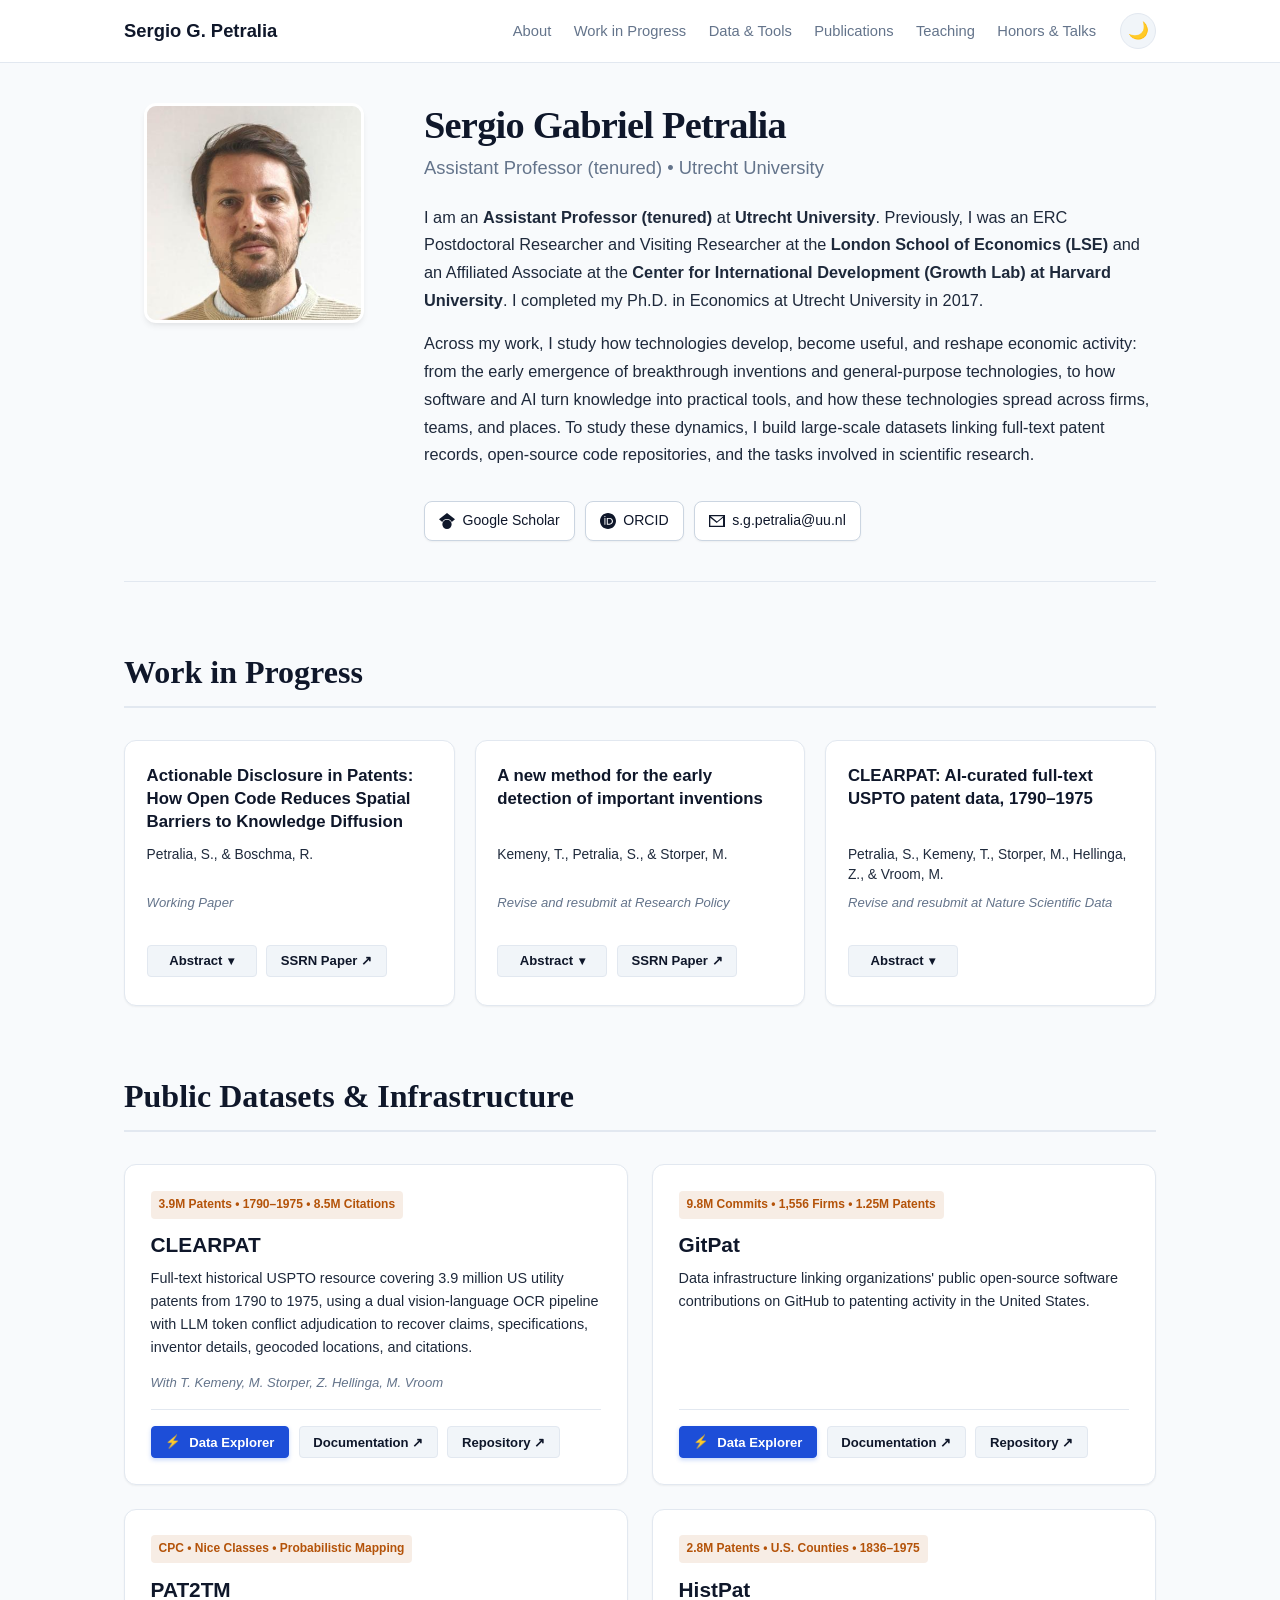
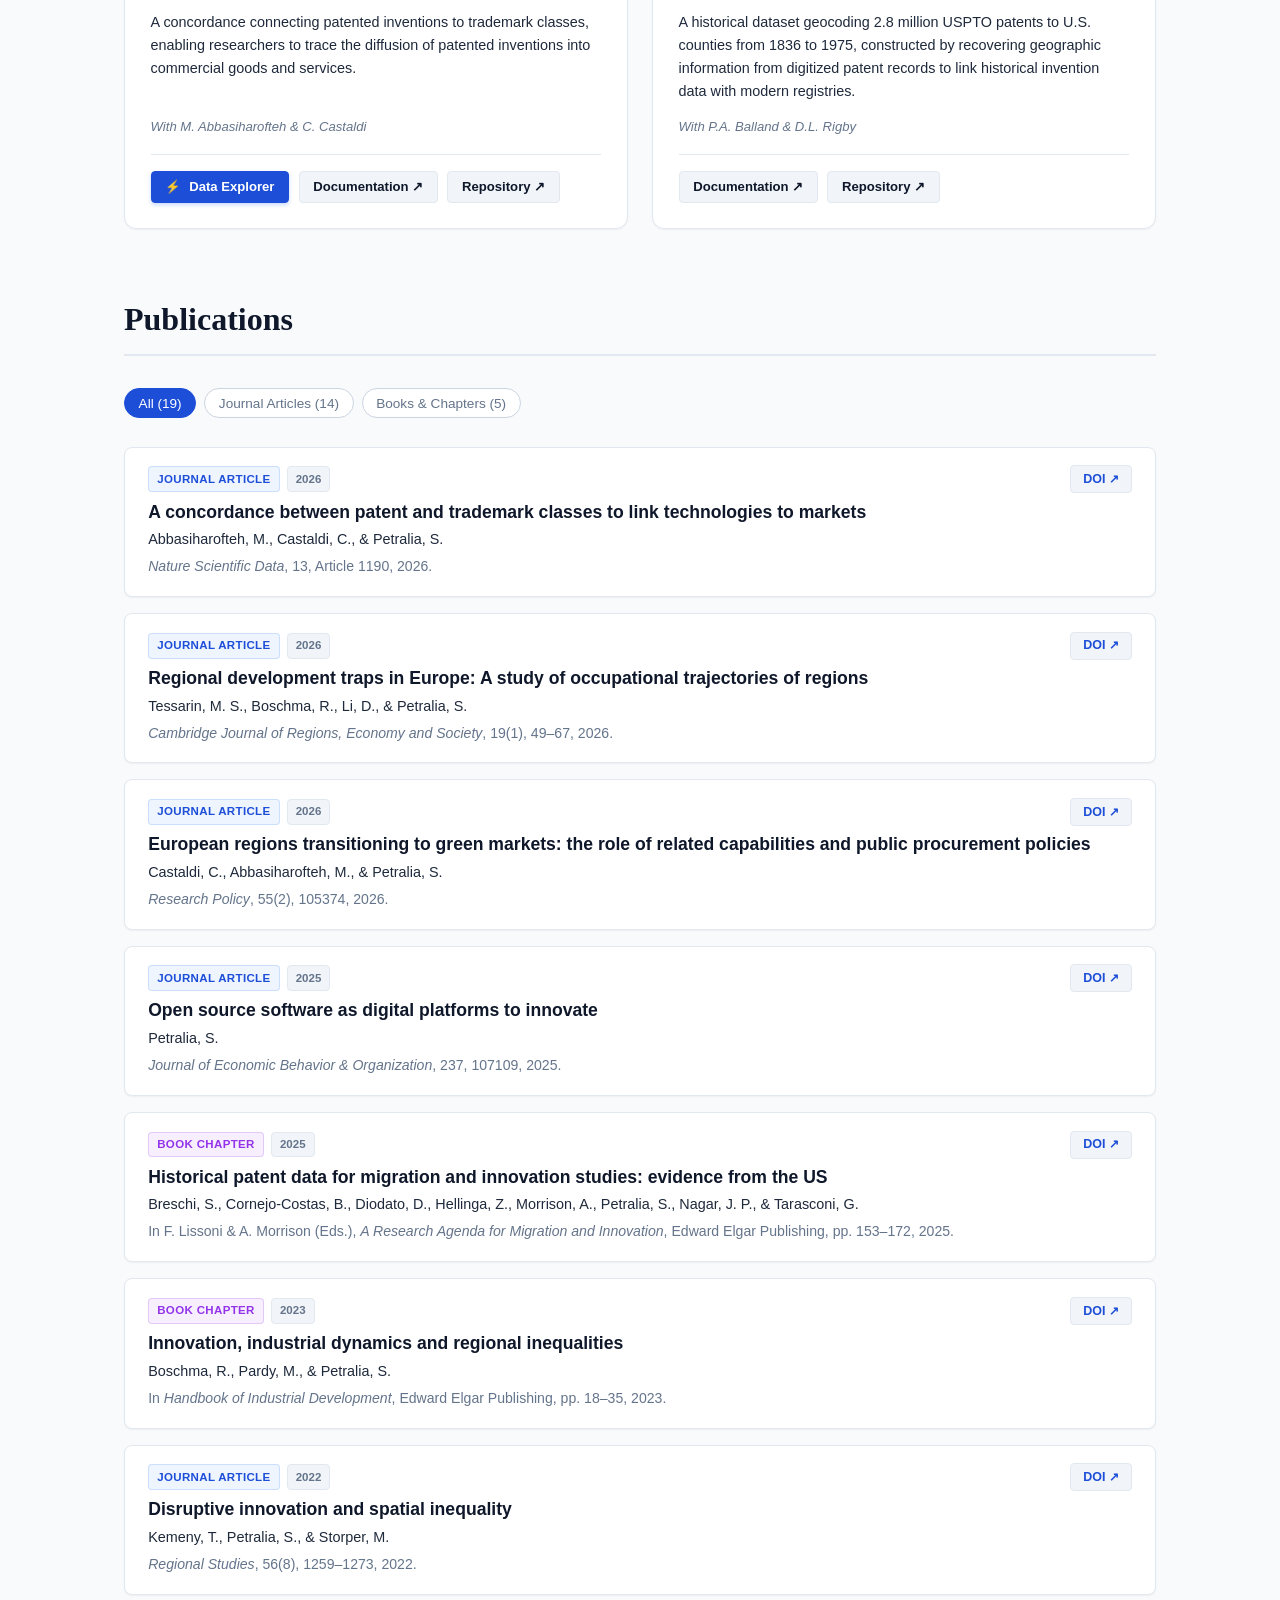
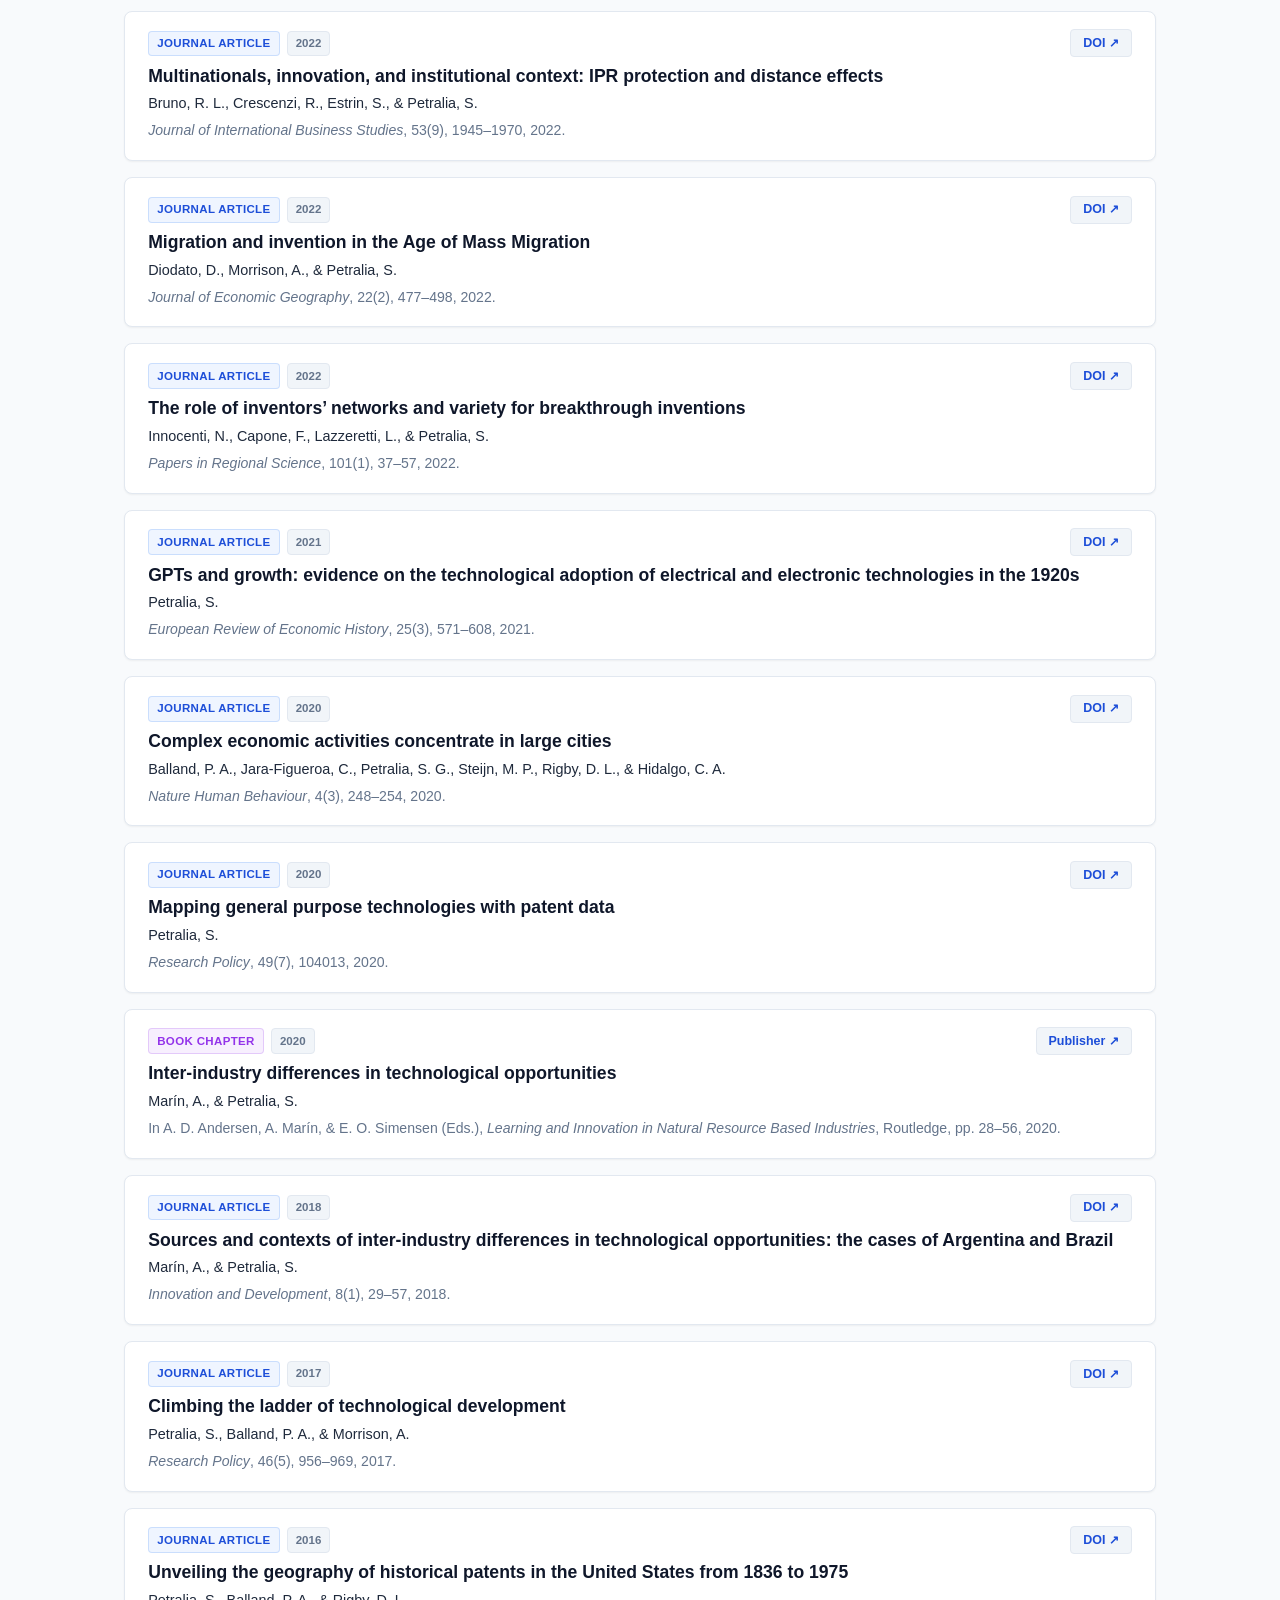
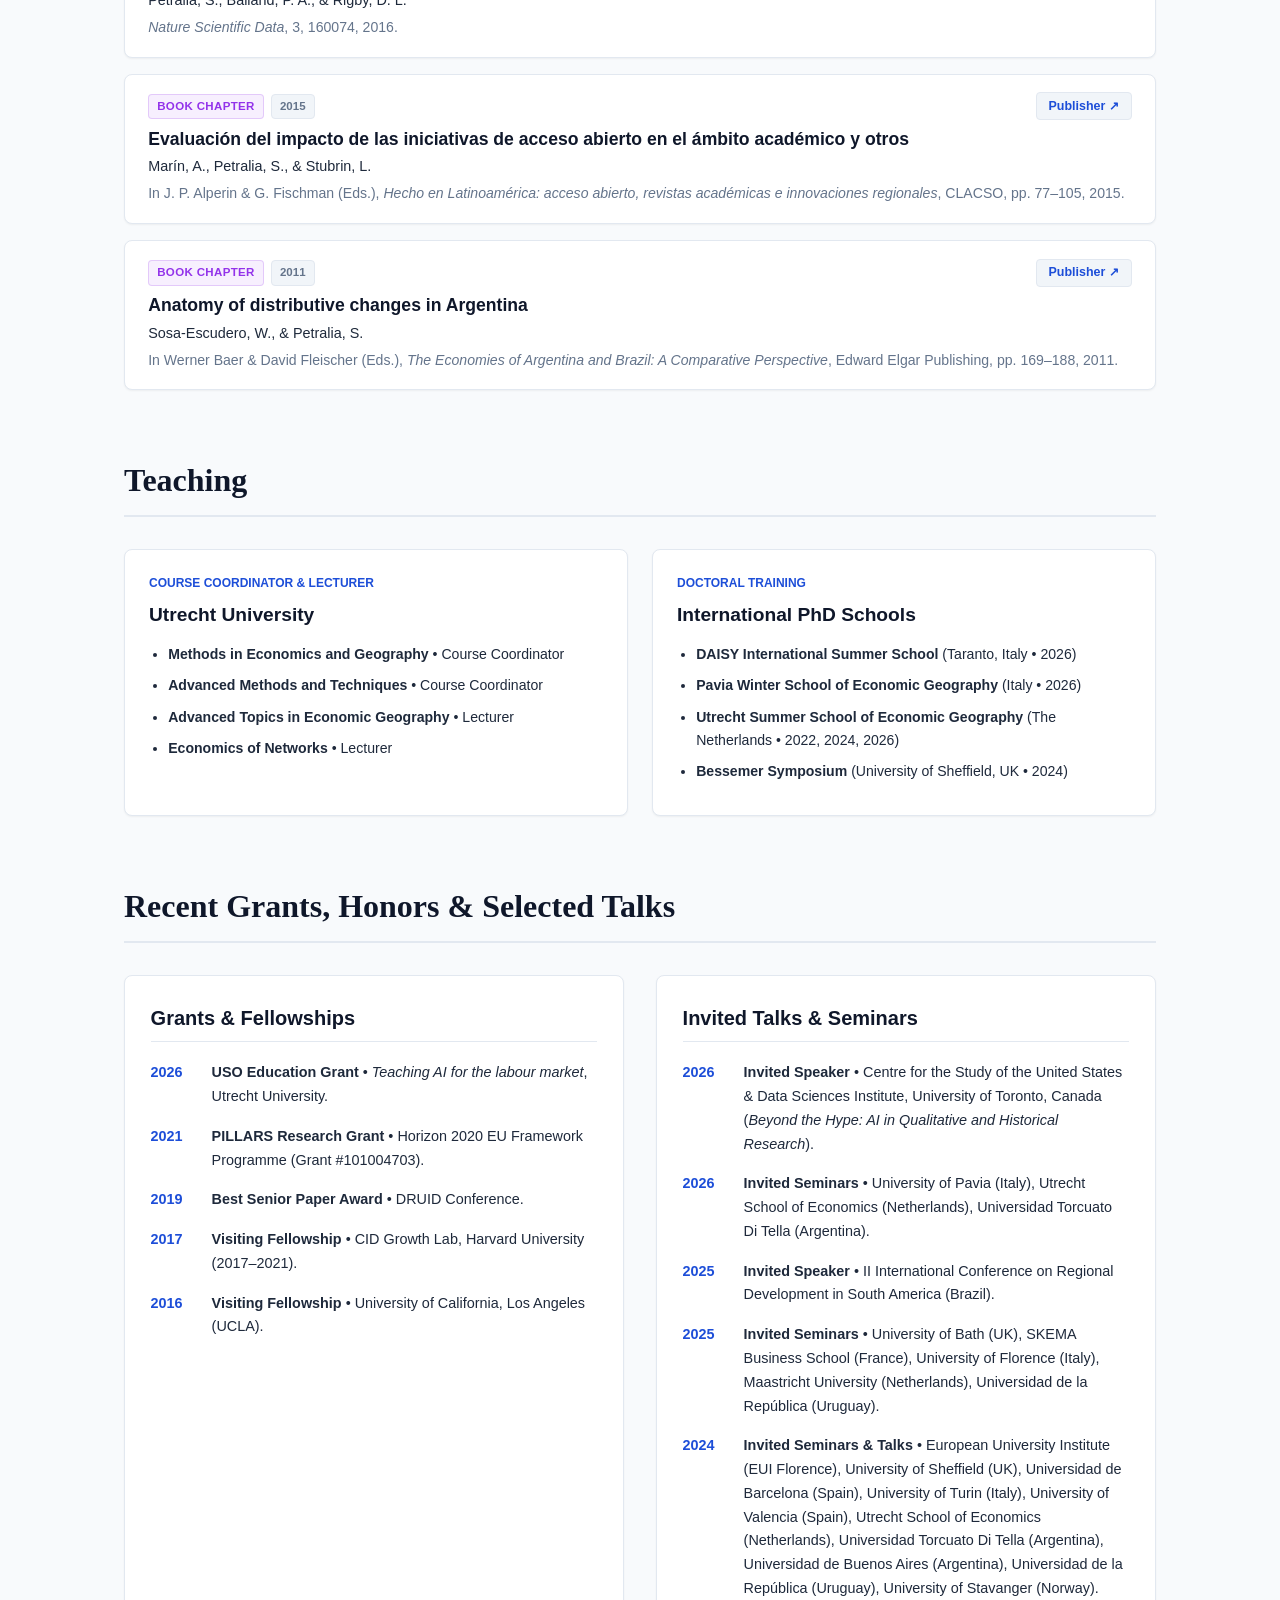
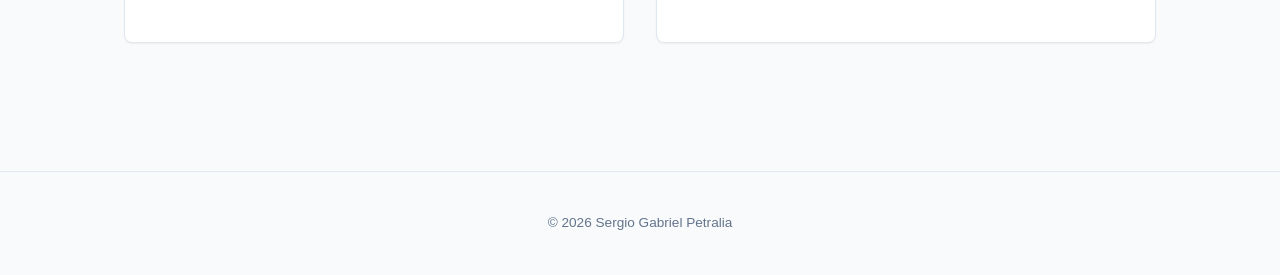
==== index.html @ d07c38aa "Add explicit period indicator to innovation networks and bust browser cache" ====
<!DOCTYPE html>
<html lang="en" data-theme="light" data-style="editorial">
<head>
  <meta charset="UTF-8">
  <meta name="viewport" content="width=device-width, initial-scale=1.0">
  <title>Sergio G. Petralia | Academic Research Profile</title>
  <meta name="description" content="Academic website of Dr. Sergio Gabriel Petralia, Assistant Professor (tenured) at Utrecht University specializing in Technological Capabilities, AI, General Purpose Technologies, and Innovation.">
  <link rel="stylesheet" href="style.css?v=20261001_v3">
</head>
<body>

  <!-- Navigation Bar -->
  <nav class="main-nav">
    <div class="nav-container">
      <a href="#about" class="nav-logo">Sergio G. Petralia</a>
      <div class="nav-right">
        <ul class="nav-links">
          <li><a href="#about">About</a></li>
          <li><a href="#working-papers">Work in Progress</a></li>
          <li><a href="#data">Data &amp; Tools</a></li>
          <li><a href="#publications">Publications</a></li>
          <li><a href="#teaching">Teaching</a></li>
          <li><a href="#honors">Honors &amp; Talks</a></li>
        </ul>
        <button id="theme-toggle" class="btn-theme-nav" onclick="toggleTheme()" title="Toggle Light/Dark Theme" aria-label="Toggle theme">
          <span id="theme-icon">🌙</span>
        </button>
      </div>
    </div>
  </nav>

  <!-- Main Content Wrapper -->
  <main class="page-container">

    <!-- Hero / Profile Section -->
    <section id="about" class="section hero-section">
      <div class="hero-grid">
        <div class="hero-avatar-col">
          <div class="avatar-frame">
            <img src="assets/profile.jpg" alt="Dr. Sergio Gabriel Petralia" class="profile-img" onerror="this.src='https://via.placeholder.com/400?text=Sergio+Petralia'">
          </div>
        </div>

        <div class="hero-bio-col">
          <h1 class="hero-name">Sergio Gabriel Petralia</h1>
          <p class="hero-subtitle">Assistant Professor (tenured) &bull; Utrecht University</p>

          <p class="bio-text">
            I am an <strong>Assistant Professor (tenured)</strong> at <strong>Utrecht University</strong>. Previously, I was an ERC Postdoctoral Researcher and Visiting Researcher at the <strong>London School of Economics (LSE)</strong> and an Affiliated Associate at the <strong>Center for International Development (Growth Lab) at Harvard University</strong>. I completed my Ph.D. in Economics at Utrecht University in 2017.
          </p>
          <p class="bio-text">
            Across my work, I study how technologies develop, become useful, and reshape economic activity: from the early emergence of breakthrough inventions and general-purpose technologies, to how software and AI turn knowledge into practical tools, and how these technologies spread across firms, teams, and places. To study these dynamics, I build large-scale datasets linking full-text patent records, open-source code repositories, and the tasks involved in scientific research.
          </p>

          <!-- Quick Action Buttons / Identifiers (No CV button) -->
          <div class="profile-links">
            <a href="https://scholar.google.com/citations?user=K7mSjkYAAAAJ" target="_blank" class="btn-academic btn-scholar" title="Google Scholar Profile">
              <svg class="icon" viewBox="0 0 24 24"><path d="M12 24a7 7 0 1 1 0-14 7 7 0 0 1 0 14zm0-24L0 9.5l4.838 3.94A8 8 0 0 1 12 9a8 8 0 0 1 7.162 4.44L24 9.5z"/></svg>

              Google Scholar
            </a>
            <a href="https://orcid.org/0000-0001-5449-2758" target="_blank" class="btn-academic btn-orcid" title="ORCID Profile">
              <svg class="icon" viewBox="0 0 24 24"><path d="M12 0C5.372 0 0 5.372 0 12s5.372 12 12 12 12-5.372 12-12S18.628 0 12 0zM7.369 4.378c.525 0 .947.431.947.947s-.422.947-.947.947a.95.95 0 0 1-.947-.947c0-.525.422-.947.947-.947zm-.722 3.038h1.444v10.041H6.647V7.416zm3.562 0h3.9c3.712 0 5.344 2.653 5.344 5.025 0 2.578-2.016 5.025-5.325 5.025h-3.919V7.416zm1.444 1.306v7.428h2.338c2.163 0 3.769-1.381 3.769-3.713 0-2.222-1.519-3.715-3.75-3.715h-2.357z"/></svg>

              ORCID
            </a>
            <a href="mailto:s.g.petralia@uu.nl" class="btn-academic" title="Send Email">
              <svg class="icon" viewBox="0 0 24 24"><path d="M0 3v18h24v-18h-24zm21.518 2l-9.518 7.713-9.518-7.713h19.036zm-19.518 14v-11.817l9.518 7.713 9.518-7.713v11.817h-19.036z"/></svg>

              s.g.petralia@uu.nl
            </a>

          </div>
        </div>
      </div>
    </section>

                <!-- Work in Progress Section -->
    <section id="working-papers" class="section">
      <div class="section-header">
        <h2 class="section-title">Work in Progress</h2>
      </div>

      <div class="wip-grid">

        <!-- 1. Management Science (Open Code) -->
        <article class="wip-card">
          <div class="wip-card-main">
            <h3 class="wip-title">Actionable Disclosure in Patents: How Open Code Reduces Spatial Barriers to Knowledge Diffusion</h3>
            <div class="wip-authors">Petralia, S., &amp; Boschma, R.</div>
            <div class="wip-venue"><em>Working Paper</em></div>
            
            <div class="wip-action-row">
              <button type="button" class="btn-action btn-abstract" onclick="toggleAbstract(this)">
                <span>Abstract</span>
                <span class="chevron">▾</span>
              </button>
              <a href="https://doi.org/10.2139/ssrn.7090442" target="_blank" class="btn-action">SSRN Paper ↗</a>
            </div>

            <div class="wip-abstract-text" style="display: none;">
              The patent system rests on a fundamental bargain: temporary monopoly rights in exchange for the disclosure of technical knowledge. Yet, the complexity of transferring technical know-how often limits the effectiveness of disclosure, keeping innovation highly localized. We study whether actionable disclosure in the form of publicly available executable code can overcome these frictions. We rely on a novel dataset linking two decades of patenting activity in the United States to contributions in public code repositories by 1,556 organizations. Using neural language models, we measure the semantic similarity between patent descriptions and public code contributions by these firms to identify patents with high digital disclosure. We find that these patents attract citations from inventors located approximately 17% farther away than those citing a group of control patents, suggesting that actionable disclosure in the form of executable code reduces spatial barriers to knowledge diffusion.
            </div>
          </div>
        </article>

        <!-- 2. Research Policy (Early Detection) -->
        <article class="wip-card">
          <div class="wip-card-main">
            <h3 class="wip-title">A new method for the early detection of important inventions</h3>
            <div class="wip-authors">Kemeny, T., Petralia, S., &amp; Storper, M.</div>
            <div class="wip-venue"><em>Revise and resubmit at Research Policy</em></div>
            
            <div class="wip-action-row">
              <button type="button" class="btn-action btn-abstract" onclick="toggleAbstract(this)">
                <span>Abstract</span>
                <span class="chevron">▾</span>
              </button>
              <a href="https://doi.org/10.2139/ssrn.6315228" target="_blank" class="btn-action">SSRN Paper ↗</a>
            </div>

            <div class="wip-abstract-text" style="display: none;">
              We develop a method for early detection of important inventions by tracking how quickly technical concepts diffuse across patent texts. Using natural language processing on approximately 10 million patents granted by the USPTO (1920–2024), we show that such inventions can be identified by the presence of fast-diffusing concepts. Our method produces predictions closely aligned with frontier measures of patent novelty, significance, breakthroughs, and economic value—including the rare, groundbreaking inventions that define a technology&rsquo;s trajectory—but does so significantly earlier than existing methods allow.
            </div>
          </div>
        </article>

        <!-- 3. Nature Scientific Data (CLEARPAT) -->
        <article class="wip-card">
          <div class="wip-card-main">
            <h3 class="wip-title">CLEARPAT: AI-curated full-text USPTO patent data, 1790–1975</h3>
            <div class="wip-authors">Petralia, S., Kemeny, T., Storper, M., Hellinga, Z., &amp; Vroom, M.</div>
            <div class="wip-venue"><em>Revise and resubmit at Nature Scientific Data</em></div>
            
            <div class="wip-action-row">
              <button type="button" class="btn-action btn-abstract" onclick="toggleAbstract(this)">
                <span>Abstract</span>
                <span class="chevron">▾</span>
              </button>
            </div>

            <div class="wip-abstract-text" style="display: none;">
              The study of long-run technological change depends on access to full patent texts, yet none exist for United States patents prior to 1976. Researchers have instead relied on bibliometric proxies such as citation counts and technology class assignments, which capture little of the technical substance recorded in patent specifications. We present CLEARPAT, a dataset of high-fidelity full texts for 3.9 million U.S. utility patents granted between 1836 and 1975, alongside title, date, and patentee records for 9,462 patents granted from 1790. Full texts are produced by a dual-OCR pipeline in which two vision-language engines process digitized patent images and a large language model adjudicates conflicts between their outputs, substantially reducing character error rates relative to single-engine OCR. We extract and validate all key fields, including claims, descriptions, inventor details, geocoded locations, and citations. CLEARPAT appends to born-digital USPTO records from 1976 onward, yielding a continuous record of American patenting from 1790 to the present, with full text from 1836, and supporting research on technological change, knowledge diffusion, and science-technology relationships.
            </div>
          </div>
        </article>

      </div>
    </section>

        <!-- Public Datasets & Data Infrastructure Section (2x2 Grid) -->
    <section id="data" class="section data-section">
      <div class="section-header">
        <h2 class="section-title">Public Datasets &amp; Infrastructure</h2>
      </div>

      <div class="data-grid">

        <!-- 1. CLEARPAT -->
        <div class="data-card">
          <div class="card-top-row">
            <span class="tag-status">3.9M Patents &bull; 1790–1975 &bull; 8.5M Citations</span>
          </div>
          <h3>CLEARPAT</h3>
          <p>Full-text historical USPTO resource covering 3.9 million US utility patents from 1790 to 1975, using a dual vision-language OCR pipeline with LLM token conflict adjudication to recover claims, specifications, inventor details, geocoded locations, and citations.</p>
          <div class="data-authors">With T. Kemeny, M. Storper, Z. Hellinga, M. Vroom</div>
          <div class="card-links">
            <button class="btn-action btn-primary btn-launch-explorer" onclick="openClearpatModal()"><span class="spark-icon">⚡</span> Data Explorer</button>
            <a href="#working-papers" class="link-btn">Documentation ↗</a>
            <a href="https://dataverse.harvard.edu/previewurl.xhtml?token=6837649a-2c25-42d9-a751-9e913d3db88a" target="_blank" class="link-btn">Repository ↗</a>
          </div>
        </div>

        <!-- 2. GitPat -->
        <div class="data-card">
          <div class="card-top-row">
            <span class="tag-status">9.8M Commits &bull; 1,556 Firms &bull; 1.25M Patents</span>
          </div>
          <h3>GitPat</h3>
          <p>Data infrastructure linking organizations' public open-source software contributions on GitHub to patenting activity in the United States.</p>
          <div class="card-links">
            <button class="btn-action btn-primary btn-launch-explorer" onclick="openGitpatModal()"><span class="spark-icon">⚡</span> Data Explorer</button>
            <a href="https://doi.org/10.1016/j.jebo.2025.107109" target="_blank" class="link-btn">Documentation ↗</a>
            <a href="https://doi.org/10.7910/DVN/UQNVHF" target="_blank" class="link-btn">Repository ↗</a>
          </div>
        </div>

        <!-- 3. PAT2TM -->
        <div class="data-card">
          <div class="card-top-row">
            <span class="tag-status">CPC &bull; Nice Classes &bull; Probabilistic Mapping</span>
          </div>
          <h3>PAT2TM</h3>
          <p>A concordance connecting patented inventions to trademark classes, enabling researchers to trace the diffusion of patented inventions into commercial goods and services.</p>
          <div class="data-authors">With M. Abbasiharofteh &amp; C. Castaldi</div>
          <div class="card-links">
            <button class="btn-action btn-primary btn-launch-explorer" onclick="openPat2tmModal()"><span class="spark-icon">⚡</span> Data Explorer</button>
            <a href="https://doi.org/10.1038/s41597-026-07422-w" target="_blank" class="link-btn">Documentation ↗</a>
            <a href="https://doi.org/10.7910/DVN/JD7JIL" target="_blank" class="link-btn">Repository ↗</a>
          </div>
        </div>

        <!-- 4. HistPat -->
        <div class="data-card">
          <div class="card-top-row">
            <span class="tag-status">2.8M Patents &bull; U.S. Counties &bull; 1836–1975</span>
          </div>
          <h3>HistPat</h3>
          <p>A historical dataset geocoding 2.8 million USPTO patents to U.S. counties from 1836 to 1975, constructed by recovering geographic information from digitized patent records to link historical invention data with modern registries.</p>
          <div class="data-authors">With P.A. Balland &amp; D.L. Rigby</div>
          <div class="card-links">
            <a href="https://doi.org/10.1038/sdata.2016.74" target="_blank" class="link-btn">Documentation ↗</a>
            <a href="https://doi.org/10.7910/DVN/B48WSV" target="_blank" class="link-btn">Repository ↗</a>
          </div>
        </div>

      </div>
    </section>

    <!-- Publications Section -->
    <section id="publications" class="section">
      <div class="section-header">
        <h2 class="section-title">Publications</h2>
      </div>

      <!-- Filter Controls -->
      <div class="pub-filter-bar">
        <button class="filter-btn active" onclick="filterPubs('all', this)">All (19)</button>
        <button class="filter-btn" onclick="filterPubs('journal', this)">Journal Articles (14)</button>
        <button class="filter-btn" onclick="filterPubs('book', this)">Books &amp; Chapters (5)</button>
      </div>

      <div class="publications-list" id="pub-list">

        <article class="pub-item" data-category="journal">
          <div class="pub-header-row">
            <div class="pub-badges">
              <span class="pub-type-badge">Journal Article</span>
              <span class="pub-year-badge">2026</span>
            </div>
            <a href="https://doi.org/10.1038/s41597-026-07422-w" target="_blank" rel="noopener noreferrer" class="pub-doi-btn">DOI ↗</a>
          </div>
          <h3 class="pub-title">A concordance between patent and trademark classes to link technologies to markets</h3>
          <div class="pub-authors">Abbasiharofteh, M., Castaldi, C., & Petralia, S.</div>
          <div class="pub-venue"><em>Nature Scientific Data</em>, 13, Article 1190, 2026.</div>
        </article>
        <article class="pub-item" data-category="journal">
          <div class="pub-header-row">
            <div class="pub-badges">
              <span class="pub-type-badge">Journal Article</span>
              <span class="pub-year-badge">2026</span>
            </div>
            <a href="https://doi.org/10.1093/cjres/rsaf040" target="_blank" rel="noopener noreferrer" class="pub-doi-btn">DOI ↗</a>
          </div>
          <h3 class="pub-title">Regional development traps in Europe: A study of occupational trajectories of regions</h3>
          <div class="pub-authors">Tessarin, M. S., Boschma, R., Li, D., & Petralia, S.</div>
          <div class="pub-venue"><em>Cambridge Journal of Regions, Economy and Society</em>, 19(1), 49–67, 2026.</div>
        </article>
        <article class="pub-item" data-category="journal">
          <div class="pub-header-row">
            <div class="pub-badges">
              <span class="pub-type-badge">Journal Article</span>
              <span class="pub-year-badge">2026</span>
            </div>
            <a href="https://doi.org/10.1016/j.respol.2025.105374" target="_blank" rel="noopener noreferrer" class="pub-doi-btn">DOI ↗</a>
          </div>
          <h3 class="pub-title">European regions transitioning to green markets: the role of related capabilities and public procurement policies</h3>
          <div class="pub-authors">Castaldi, C., Abbasiharofteh, M., & Petralia, S.</div>
          <div class="pub-venue"><em>Research Policy</em>, 55(2), 105374, 2026.</div>
        </article>
        <article class="pub-item" data-category="journal">
          <div class="pub-header-row">
            <div class="pub-badges">
              <span class="pub-type-badge">Journal Article</span>
              <span class="pub-year-badge">2025</span>
            </div>
            <a href="https://doi.org/10.1016/j.jebo.2025.107109" target="_blank" rel="noopener noreferrer" class="pub-doi-btn">DOI ↗</a>
          </div>
          <h3 class="pub-title">Open source software as digital platforms to innovate</h3>
          <div class="pub-authors">Petralia, S.</div>
          <div class="pub-venue"><em>Journal of Economic Behavior & Organization</em>, 237, 107109, 2025.</div>
        </article>
        <article class="pub-item" data-category="book">
          <div class="pub-header-row">
            <div class="pub-badges">
              <span class="pub-type-badge type-book">Book Chapter</span>
              <span class="pub-year-badge">2025</span>
            </div>
            <a href="https://doi.org/10.4337/9781035308477.00022" target="_blank" rel="noopener noreferrer" class="pub-doi-btn">DOI ↗</a>
          </div>
          <h3 class="pub-title">Historical patent data for migration and innovation studies: evidence from the US</h3>
          <div class="pub-authors">Breschi, S., Cornejo-Costas, B., Diodato, D., Hellinga, Z., Morrison, A., Petralia, S., Nagar, J. P., & Tarasconi, G.</div>
          <div class="pub-venue">In F. Lissoni & A. Morrison (Eds.), <em>A Research Agenda for Migration and Innovation</em>, Edward Elgar Publishing, pp. 153–172, 2025.</div>
        </article>
        <article class="pub-item" data-category="book">
          <div class="pub-header-row">
            <div class="pub-badges">
              <span class="pub-type-badge type-book">Book Chapter</span>
              <span class="pub-year-badge">2023</span>
            </div>
            <a href="https://doi.org/10.4337/9781800379091.00018" target="_blank" rel="noopener noreferrer" class="pub-doi-btn">DOI ↗</a>
          </div>
          <h3 class="pub-title">Innovation, industrial dynamics and regional inequalities</h3>
          <div class="pub-authors">Boschma, R., Pardy, M., & Petralia, S.</div>
          <div class="pub-venue">In <em>Handbook of Industrial Development</em>, Edward Elgar Publishing, pp. 18–35, 2023.</div>
        </article>
        <article class="pub-item" data-category="journal">
          <div class="pub-header-row">
            <div class="pub-badges">
              <span class="pub-type-badge">Journal Article</span>
              <span class="pub-year-badge">2022</span>
            </div>
            <a href="https://doi.org/10.1080/00343404.2022.2076824" target="_blank" rel="noopener noreferrer" class="pub-doi-btn">DOI ↗</a>
          </div>
          <h3 class="pub-title">Disruptive innovation and spatial inequality</h3>
          <div class="pub-authors">Kemeny, T., Petralia, S., & Storper, M.</div>
          <div class="pub-venue"><em>Regional Studies</em>, 56(8), 1259–1273, 2022.</div>
        </article>
        <article class="pub-item" data-category="journal">
          <div class="pub-header-row">
            <div class="pub-badges">
              <span class="pub-type-badge">Journal Article</span>
              <span class="pub-year-badge">2022</span>
            </div>
            <a href="https://doi.org/10.1057/s41267-021-00452-z" target="_blank" rel="noopener noreferrer" class="pub-doi-btn">DOI ↗</a>
          </div>
          <h3 class="pub-title">Multinationals, innovation, and institutional context: IPR protection and distance effects</h3>
          <div class="pub-authors">Bruno, R. L., Crescenzi, R., Estrin, S., & Petralia, S.</div>
          <div class="pub-venue"><em>Journal of International Business Studies</em>, 53(9), 1945–1970, 2022.</div>
        </article>
        <article class="pub-item" data-category="journal">
          <div class="pub-header-row">
            <div class="pub-badges">
              <span class="pub-type-badge">Journal Article</span>
              <span class="pub-year-badge">2022</span>
            </div>
            <a href="https://doi.org/10.1093/jeg/lbab032" target="_blank" rel="noopener noreferrer" class="pub-doi-btn">DOI ↗</a>
          </div>
          <h3 class="pub-title">Migration and invention in the Age of Mass Migration</h3>
          <div class="pub-authors">Diodato, D., Morrison, A., & Petralia, S.</div>
          <div class="pub-venue"><em>Journal of Economic Geography</em>, 22(2), 477–498, 2022.</div>
        </article>
        <article class="pub-item" data-category="journal">
          <div class="pub-header-row">
            <div class="pub-badges">
              <span class="pub-type-badge">Journal Article</span>
              <span class="pub-year-badge">2022</span>
            </div>
            <a href="https://doi.org/10.1111/pirs.12640" target="_blank" rel="noopener noreferrer" class="pub-doi-btn">DOI ↗</a>
          </div>
          <h3 class="pub-title">The role of inventors’ networks and variety for breakthrough inventions</h3>
          <div class="pub-authors">Innocenti, N., Capone, F., Lazzeretti, L., & Petralia, S.</div>
          <div class="pub-venue"><em>Papers in Regional Science</em>, 101(1), 37–57, 2022.</div>
        </article>
        <article class="pub-item" data-category="journal">
          <div class="pub-header-row">
            <div class="pub-badges">
              <span class="pub-type-badge">Journal Article</span>
              <span class="pub-year-badge">2021</span>
            </div>
            <a href="https://doi.org/10.1093/erehj/heaa022" target="_blank" rel="noopener noreferrer" class="pub-doi-btn">DOI ↗</a>
          </div>
          <h3 class="pub-title">GPTs and growth: evidence on the technological adoption of electrical and electronic technologies in the 1920s</h3>
          <div class="pub-authors">Petralia, S.</div>
          <div class="pub-venue"><em>European Review of Economic History</em>, 25(3), 571–608, 2021.</div>
        </article>
        <article class="pub-item" data-category="journal">
          <div class="pub-header-row">
            <div class="pub-badges">
              <span class="pub-type-badge">Journal Article</span>
              <span class="pub-year-badge">2020</span>
            </div>
            <a href="https://doi.org/10.1038/s41562-019-0803-3" target="_blank" rel="noopener noreferrer" class="pub-doi-btn">DOI ↗</a>
          </div>
          <h3 class="pub-title">Complex economic activities concentrate in large cities</h3>
          <div class="pub-authors">Balland, P. A., Jara-Figueroa, C., Petralia, S. G., Steijn, M. P., Rigby, D. L., & Hidalgo, C. A.</div>
          <div class="pub-venue"><em>Nature Human Behaviour</em>, 4(3), 248–254, 2020.</div>
        </article>
        <article class="pub-item" data-category="journal">
          <div class="pub-header-row">
            <div class="pub-badges">
              <span class="pub-type-badge">Journal Article</span>
              <span class="pub-year-badge">2020</span>
            </div>
            <a href="https://doi.org/10.1016/j.respol.2020.104013" target="_blank" rel="noopener noreferrer" class="pub-doi-btn">DOI ↗</a>
          </div>
          <h3 class="pub-title">Mapping general purpose technologies with patent data</h3>
          <div class="pub-authors">Petralia, S.</div>
          <div class="pub-venue"><em>Research Policy</em>, 49(7), 104013, 2020.</div>
        </article>
        <article class="pub-item" data-category="book">
          <div class="pub-header-row">
            <div class="pub-badges">
              <span class="pub-type-badge type-book">Book Chapter</span>
              <span class="pub-year-badge">2020</span>
            </div>
            <a href="https://www.routledge.com/Learning-and-Innovation-in-Natural-Resource-Based-Industries/Andersen-Marin/p/book/9781032089348" target="_blank" rel="noopener noreferrer" class="pub-doi-btn">Publisher ↗</a>
          </div>
          <h3 class="pub-title">Inter-industry differences in technological opportunities</h3>
          <div class="pub-authors">Marín, A., & Petralia, S.</div>
          <div class="pub-venue">In A. D. Andersen, A. Marín, & E. O. Simensen (Eds.), <em>Learning and Innovation in Natural Resource Based Industries</em>, Routledge, pp. 28–56, 2020.</div>
        </article>
        <article class="pub-item" data-category="journal">
          <div class="pub-header-row">
            <div class="pub-badges">
              <span class="pub-type-badge">Journal Article</span>
              <span class="pub-year-badge">2018</span>
            </div>
            <a href="https://doi.org/10.1080/2157930X.2018.1429191" target="_blank" rel="noopener noreferrer" class="pub-doi-btn">DOI ↗</a>
          </div>
          <h3 class="pub-title">Sources and contexts of inter-industry differences in technological opportunities: the cases of Argentina and Brazil</h3>
          <div class="pub-authors">Marín, A., & Petralia, S.</div>
          <div class="pub-venue"><em>Innovation and Development</em>, 8(1), 29–57, 2018.</div>
        </article>
        <article class="pub-item" data-category="journal">
          <div class="pub-header-row">
            <div class="pub-badges">
              <span class="pub-type-badge">Journal Article</span>
              <span class="pub-year-badge">2017</span>
            </div>
            <a href="https://doi.org/10.1016/j.respol.2017.03.012" target="_blank" rel="noopener noreferrer" class="pub-doi-btn">DOI ↗</a>
          </div>
          <h3 class="pub-title">Climbing the ladder of technological development</h3>
          <div class="pub-authors">Petralia, S., Balland, P. A., & Morrison, A.</div>
          <div class="pub-venue"><em>Research Policy</em>, 46(5), 956–969, 2017.</div>
        </article>
        <article class="pub-item" data-category="journal">
          <div class="pub-header-row">
            <div class="pub-badges">
              <span class="pub-type-badge">Journal Article</span>
              <span class="pub-year-badge">2016</span>
            </div>
            <a href="https://doi.org/10.1038/sdata.2016.74" target="_blank" rel="noopener noreferrer" class="pub-doi-btn">DOI ↗</a>
          </div>
          <h3 class="pub-title">Unveiling the geography of historical patents in the United States from 1836 to 1975</h3>
          <div class="pub-authors">Petralia, S., Balland, P. A., & Rigby, D. L.</div>
          <div class="pub-venue"><em>Nature Scientific Data</em>, 3, 160074, 2016.</div>
        </article>
        <article class="pub-item" data-category="book">
          <div class="pub-header-row">
            <div class="pub-badges">
              <span class="pub-type-badge type-book">Book Chapter</span>
              <span class="pub-year-badge">2015</span>
            </div>
            <a href="https://biblioteca-repositorio.clacso.edu.ar/handle/CLACSO/16326" target="_blank" rel="noopener noreferrer" class="pub-doi-btn">Publisher ↗</a>
          </div>
          <h3 class="pub-title">Evaluación del impacto de las iniciativas de acceso abierto en el ámbito académico y otros</h3>
          <div class="pub-authors">Marín, A., Petralia, S., & Stubrin, L.</div>
          <div class="pub-venue">In J. P. Alperin & G. Fischman (Eds.), <em>Hecho en Latinoamérica: acceso abierto, revistas académicas e innovaciones regionales</em>, CLACSO, pp. 77–105, 2015.</div>
        </article>
        <article class="pub-item" data-category="book">
          <div class="pub-header-row">
            <div class="pub-badges">
              <span class="pub-type-badge type-book">Book Chapter</span>
              <span class="pub-year-badge">2011</span>
            </div>
            <a href="https://www.e-elgar.com/shop/gbp/the-economies-of-argentina-and-brazil-9781849809962.html" target="_blank" rel="noopener noreferrer" class="pub-doi-btn">Publisher ↗</a>
          </div>
          <h3 class="pub-title">Anatomy of distributive changes in Argentina</h3>
          <div class="pub-authors">Sosa-Escudero, W., & Petralia, S.</div>
          <div class="pub-venue">In Werner Baer & David Fleischer (Eds.), <em>The Economies of Argentina and Brazil: A Comparative Perspective</em>, Edward Elgar Publishing, pp. 169–188, 2011.</div>
        </article>

      </div>
    </section>

    <!-- Data Infrastructure & Open Tools Spotlight (NOW AFTER PUBLICATIONS) -->
        <!-- Data Infrastructure & Open Tools Spotlight -->
    

    <!-- Teaching (CLEANED UP - NO MENTORSHIP/THESES CARD) -->
    <section id="teaching" class="section">
      <div class="section-header">
        <h2 class="section-title">Teaching</h2>
      </div>

      <div class="teaching-grid-two">
        <div class="teaching-card">
          <div class="teaching-role">Course Coordinator & Lecturer</div>
          <h3>Utrecht University</h3>
          <ul class="teaching-list">
            <li><strong>Methods in Economics and Geography</strong> &bull; Course Coordinator</li>
            <li><strong>Advanced Methods and Techniques</strong> &bull; Course Coordinator</li>
            <li><strong>Advanced Topics in Economic Geography</strong> &bull; Lecturer</li>
            <li><strong>Economics of Networks</strong> &bull; Lecturer</li>
          </ul>
        </div>

        <div class="teaching-card">
          <div class="teaching-role">Doctoral Training</div>
          <h3>International PhD Schools</h3>
          <ul class="teaching-list">
            <li><strong>DAISY International Summer School</strong> (Taranto, Italy &bull; 2026)</li>
            <li><strong>Pavia Winter School of Economic Geography</strong> (Italy &bull; 2026)</li>
            <li><strong>Utrecht Summer School of Economic Geography</strong> (The Netherlands &bull; 2022, 2024, 2026)</li>
            <li><strong>Bessemer Symposium</strong> (University of Sheffield, UK &bull; 2024)</li>
          </ul>
        </div>
      </div>
    </section>

    <!-- Honors, Grants & Keynotes -->
    <section id="honors" class="section">
      <div class="section-header">
        <h2 class="section-title">Recent Grants, Honors &amp; Selected Talks</h2>
      </div>

      <div class="two-col-grid">
        <div class="list-card">
          <h3>Grants & Fellowships</h3>
          <ul class="timeline-list">
            <li>
              <span class="year">2026</span>
              <div class="timeline-content">
                <strong>USO Education Grant</strong> &bull; <em>Teaching AI for the labour market</em>, Utrecht University.
              </div>
            </li>
            <li>
              <span class="year">2021</span>
              <div class="timeline-content">
                <strong>PILLARS Research Grant</strong> &bull; Horizon 2020 EU Framework Programme (Grant #101004703).
              </div>
            </li>
            <li>
              <span class="year">2019</span>
              <div class="timeline-content">
                <strong>Best Senior Paper Award</strong> &bull; DRUID Conference.
              </div>
            </li>
            <li>
              <span class="year">2017</span>
              <div class="timeline-content">
                <strong>Visiting Fellowship</strong> &bull; CID Growth Lab, Harvard University (2017–2021).
              </div>
            </li>
            <li>
              <span class="year">2016</span>
              <div class="timeline-content">
                <strong>Visiting Fellowship</strong> &bull; University of California, Los Angeles (UCLA).
              </div>
            </li>
          </ul>
        </div>

        <div class="list-card">
          <h3>Invited Talks &amp; Seminars</h3>
          <ul class="timeline-list">
            <li>
              <span class="year">2026</span>
              <div class="timeline-content">
                <strong>Invited Speaker</strong> &bull; Centre for the Study of the United States &amp; Data Sciences Institute, University of Toronto, Canada (<em>Beyond the Hype: AI in Qualitative and Historical Research</em>).
              </div>
            </li>
            <li>
              <span class="year">2026</span>
              <div class="timeline-content">
                <strong>Invited Seminars</strong> &bull; University of Pavia (Italy), Utrecht School of Economics (Netherlands), Universidad Torcuato Di Tella (Argentina).
              </div>
            </li>
            <li>
              <span class="year">2025</span>
              <div class="timeline-content">
                <strong>Invited Speaker</strong> &bull; II International Conference on Regional Development in South America (Brazil).
              </div>
            </li>
            <li>
              <span class="year">2025</span>
              <div class="timeline-content">
                <strong>Invited Seminars</strong> &bull; University of Bath (UK), SKEMA Business School (France), University of Florence (Italy), Maastricht University (Netherlands), Universidad de la República (Uruguay).
              </div>
            </li>
            <li>
              <span class="year">2024</span>
              <div class="timeline-content">
                <strong>Invited Seminars &amp; Talks</strong> &bull; European University Institute (EUI Florence), University of Sheffield (UK), Universidad de Barcelona (Spain), University of Turin (Italy), University of Valencia (Spain), Utrecht School of Economics (Netherlands), Universidad Torcuato Di Tella (Argentina), Universidad de Buenos Aires (Argentina), Universidad de la República (Uruguay), University of Stavanger (Norway).
              </div>
            </li>
          </ul>
        </div>
      </div>
    </section>

  </main>

  <!-- BibTeX Modal -->
  <div id="bibtex-modal" class="modal-backdrop" onclick="closeBibtex(event)">
    <div class="modal-card" onclick="event.stopPropagation()">
      <div class="modal-header">
        <h3 id="modal-paper-title">BibTeX Citation</h3>
        <button class="modal-close" onclick="closeBibtex()">&times;</button>
      </div>
      <div class="modal-body">
        <pre><code id="bibtex-code">Loading...</code></pre>
      </div>
      <div class="modal-footer">
        <button class="btn-action btn-primary" onclick="copyBibtex()">Copy to Clipboard</button>
        <button class="btn-action" onclick="closeBibtex()">Close</button>
        <span id="copy-status" class="copy-status"></span>
      </div>
    </div>
  </div>

  <!-- Footer -->
  <footer class="site-footer">
    <div class="footer-container">
      <p>&copy; <span id="current-year"></span> Sergio Gabriel Petralia</p>
    </div>
  </footer>

  
  
    
  </div>

  <!-- CLEARPAT FULLSCREEN INTERACTIVE EXPLORER MODAL -->
  <div id="clearpat-modal" class="explorer-modal-backdrop" onclick="closeClearpatModal(event)">
    <div class="explorer-modal-window" onclick="event.stopPropagation()">
      
      <!-- Modal Header -->
      <div class="modal-exp-header">
        <div class="exp-header-info">
          <h2 class="exp-modal-title">CLEARPAT Public Data Engine</h2>
          <p class="exp-modal-sub">3.9M Patents &bull; 4.86M Inventors &bull; 8.55M Citations &bull; 1790–1975</p>
        </div>

        <div class="exp-header-actions">
          <div class="explorer-tabs">
            <button id="tab-intensity" class="tab-btn active" onclick="setExplorerMode('intensity')">
              <svg class="tab-icon" viewBox="0 0 24 24"><path d="M19 3H5c-1.1 0-2 .9-2 2v14c0 1.1.9 2 2 2h14c1.1 0 2-.9 2-2V5c0-1.1-.9-2-2-2zM9 17H7v-7h2v7zm4 0h-2V7h2v10zm4 0h-2v-4h2v4z"/></svg>
              Patent Intensity Map
            </button>
            <button id="tab-citations" class="tab-btn" onclick="setExplorerMode('citations')">
              <svg class="tab-icon" viewBox="0 0 24 24"><path d="M12 2C6.48 2 2 6.48 2 12s4.48 10 10 10 10-4.48 10-10S17.52 2 12 2zm-1 17.93c-3.95-.49-7-3.85-7-7.93 0-.62.08-1.21.21-1.79L9 15v1c0 1.1.9 2 2 2v1.93zm6.9-2.54c-.26-.81-1-1.39-1.9-1.39h-1v-3c0-.55-.45-1-1-1H8v-2h2c.55 0 1-.45 1-1V7h2c1.1 0 2-.9 2-2v-.41c2.93 1.19 5 4.06 5 7.41 0 2.08-.8 3.97-2.1 5.39z"/></svg>
              Citation Flows
            </button>
            <button id="tab-networks" class="tab-btn" onclick="setExplorerMode('networks')">
              <svg class="tab-icon" viewBox="0 0 24 24"><path d="M16 11c1.66 0 2.99-1.34 2.99-3S17.66 5 16 5c-1.66 0-3 1.34-3 3s1.34 3 3 3zm-8 0c1.66 0 2.99-1.34 2.99-3S9.66 5 8 5C6.34 5 5 6.34 5 3s1.34 3 3 3zm0 2c-2.33 0-7 1.17-7 3.5V19h14v-2.5c0-2.33-4.67-3.5-7-3.5zm8 0c-.29 0-.62.02-.97.05 1.16.84 1.97 1.97 1.97 3.45V19h6v-2.5c0-2.33-4.67-3.5-7-3.5z"/></svg>
              Innovation Networks
            </button>
          </div>
          <a href="clearpat.html" target="_blank" rel="noopener noreferrer" class="btn-modal-action" title="Open in dedicated tab (full screen)" id="btn-open-tab">
            <svg viewBox="0 0 24 24" width="15" height="15" fill="none" stroke="currentColor" stroke-width="2.2" stroke-linecap="round" stroke-linejoin="round">
              <path d="M18 13v6a2 2 0 0 1-2 2H5a2 2 0 0 1-2-2V8a2 2 0 0 1 2-2h6"></path>
              <polyline points="15 3 21 3 21 9"></polyline>
              <line x1="10" y1="14" x2="21" y2="3"></line>
            </svg>
          </a>
          <button class="btn-close-modal" onclick="closeClearpatModal()" title="Close Explorer (Esc)">&times;</button>
        </div>
      </div>

      <!-- Controls Row -->
      <div class="modal-exp-controls">
        
        <!-- Controls: Intensity Mode -->
        <div id="intensity-controls" class="control-panel-inner">
          <div class="timeline-slider-wrap">
            <div class="slider-row">
              <button id="play-btn" class="btn-play" onclick="togglePlayDecades()">
                <span id="play-icon">▶</span> <span id="play-text">Play Timeline</span>
              </button>
              <div class="slider-track-wrap" style="flex: 1; display: flex; flex-direction: column;">
                <input type="range" id="decade-slider" min="0" max="18" value="13" step="1" oninput="onDecadeSlider(this.value)" style="width: 100%;">
                <div class="decade-ticks">
                  <span>1790</span><span>1810</span><span>1830</span><span>1850</span><span>1870</span><span>1890</span><span>1910</span><span>1930</span><span>1950</span><span>1970s</span>
                </div>
              </div>
            </div>
          </div>

          <div class="kpi-mini-grid">
            <div class="kpi-box">
              <span class="kpi-title">National Total</span>
              <span id="kpi-total" class="kpi-number">415,283</span>
              <span class="kpi-sub">Patents in decade</span>
            </div>
          </div>
        </div>

        <!-- Controls: Citation Flows Mode with Time Slider -->
        <div id="citations-controls" class="control-panel-inner" style="display: none;">
          <div class="citation-top-controls">
            
            <div class="select-group">
              <label for="flow-state-select">Focus State:</label>
              <select id="flow-state-select" onchange="onStateSelectChange(this.value)">
                <!-- populated dynamically -->
              </select>
            </div>

            <!-- Era Slider for Citations -->
            <div class="citation-era-wrap">
              <div class="era-chip-group">
                <button class="era-chip active" onclick="setCitationEra('All', this)">All</button>
                <button class="era-chip" onclick="setCitationEra('1836–1874', this)">1836–1874</button>
                <button class="era-chip" onclick="setCitationEra('1875–1899', this)">1875–1899</button>
                <button class="era-chip" onclick="setCitationEra('1900–1924', this)">1900–1924</button>
                <button class="era-chip" onclick="setCitationEra('1925–1949', this)">1925–1949</button>
                <button class="era-chip" onclick="setCitationEra('1950–1975', this)">1950–1975</button>
              </div>
            </div>

            <div class="flow-dir-toggle">
              <span class="dir-label">Direction:</span>
              <button id="btn-dir-out" class="btn-chip active" onclick="setCitationDirection('outflow')">
                Citing &rarr;
              </button>
              <button id="btn-dir-in" class="btn-chip" onclick="setCitationDirection('inflow')">
                Cited By &larr;
              </button>
            </div>

          </div>

        </div>

        <!-- Controls: Innovation Networks Mode (Decade-Aware Firm Co-Inventorship) -->
        <div id="networks-controls" class="control-panel-inner" style="display: none;">
          
          <div class="network-decade-bar">
                        <div class="network-decade-slider-wrap">
              <div class="net-slider-header" style="display: flex; justify-content: space-between; align-items: baseline; margin-bottom: 2px;">
                <span class="control-label" style="font-size: 0.76rem; font-weight: 600; color: var(--text-muted); text-transform: uppercase; letter-spacing: 0.04em;">Selected Period: <strong id="net-decade-label" class="highlight-val" style="color: var(--color-primary, #3b82f6); font-size: 0.95rem; font-weight: 800;">1920s</strong></span>
                <span style="font-size: 0.72rem; color: var(--text-muted); font-style: italic;">Explore Pre-1836 through 1970s</span>
              </div>
              <input type="range" id="net-decade-slider" min="0" max="14" value="9" step="1" oninput="onNetDecadeSlider(this.value)">
              <div class="net-decade-ticks">
                <span style="left: 0%;">Pre-1836</span>
                <span style="left: 7.14%;">1840s</span>
                <span style="left: 14.29%;">1850s</span>
                <span style="left: 21.43%;">1860s</span>
                <span style="left: 28.57%;">1870s</span>
                <span style="left: 35.71%;">1880s</span>
                <span style="left: 42.86%;">1890s</span>
                <span style="left: 50%;">1900s</span>
                <span style="left: 57.14%;">1910s</span>
                <span style="left: 64.29%;" class="active-tick">1920s</span>
                <span style="left: 71.43%;">1930s</span>
                <span style="left: 78.57%;">1940s</span>
                <span style="left: 85.71%;">1950s</span>
                <span style="left: 92.86%;">1960s</span>
                <span style="left: 100%;">1970s</span>
              </div>
            </div>
          </div>

          <!-- Dynamic Corporate Lab Tiles for selected decade -->
          <div class="firm-tiles-wrap">
            <span class="firm-tiles-label">Top Patentees:</span>
            <div id="firm-tiles-container" class="firm-tiles-grid">
              <!-- Dynamically rendered per decade -->
            </div>
          </div>

          

        </div>

      </div>

      <!-- Main Visual Stage -->
      <div id="modal-stage" class="modal-exp-stage mode-intensity">
        
        <!-- Left: SVG US Map Canvas -->
        <div class="map-container-wrap">
          <svg id="us-patent-map" viewBox="174 100 959 593" preserveAspectRatio="xMidYMid meet">
            <defs>
              <linearGradient id="flow-grad" x1="0%" y1="0%" x2="100%" y2="100%">
                <stop offset="0%" stop-color="#3b82f6" stop-opacity="0.85"/>
                <stop offset="100%" stop-color="#f59e0b" stop-opacity="0.95"/>
              </linearGradient>
            </defs>
            <g id="states-group"></g>
            <g id="flows-group"></g>
            <g id="nodes-group"></g>
          </svg>

          <!-- Interactive SVG Network Graph -->
          <svg id="network-graph-svg" viewBox="0 0 920 560" preserveAspectRatio="xMidYMid meet" style="display: none; width: 100%; height: auto;">
            <defs>
              <filter id="net-glow" x="-20%" y="-20%" width="140%" height="140%">
                <feGaussianBlur stdDeviation="3" result="blur" />
                <feComposite in="SourceGraphic" in2="blur" operator="over" />
              </filter>
            </defs>
            <g id="net-edges-group"></g>
            <g id="net-nodes-group"></g>
            <g id="net-labels-group"></g>
          </svg>

          <!-- Interactive Tooltip -->
          <div id="map-tooltip" class="map-tooltip">
            <div id="tooltip-state" class="tooltip-state-name">State</div>
            <div id="tooltip-patents" class="tooltip-stat">0 patents</div>
            <div id="tooltip-entities" class="tooltip-entities"></div>
          </div>

          <div class="map-legend">
            <span class="legend-label">Patent Intensity:</span>
            <div class="legend-scale">
              <span class="legend-box" style="background: #e2e8f0;"></span>
              <span class="legend-box" style="background: #93c5fd;"></span>
              <span class="legend-box" style="background: #3b82f6;"></span>
              <span class="legend-box" style="background: #1d4ed8;"></span>
              <span class="legend-box" style="background: #1e3a8a;"></span>
            </div>
            <span class="legend-cap">Low &rarr; High</span>
          </div>


        </div>

        <!-- Right Side Panel (Used in Intensity and Inventors modes) -->
        <div id="explorer-sidebar" class="explorer-sidebar">
          
          <!-- Intensity Sidebar -->
          <div id="sidebar-intensity-view">
            <h4 class="sidebar-heading">Top States (<span id="sidebar-decade">1920s</span>)</h4>
            <div id="top-states-list" class="rank-list"></div>

          </div>

          <!-- Network Inspection Sidebar -->
          <div id="sidebar-network-view" style="display: none;">
            <div class="sidebar-header-row" style="margin-bottom: 0.6rem; align-items: center;">
              <h4 class="sidebar-heading" id="network-sidebar-title" style="margin: 0;">Top Inventors</h4>
              <button id="btn-reset-focus" class="btn-chip" style="font-size: 0.72rem; padding: 0.15rem 0.5rem; display: none;" onclick="resetToFirmOverview()">← All Inventors</button>
            </div>
            
            <div id="network-active-card" class="network-detail-card">
              <div class="net-card-badge" id="net-card-type" style="display: none;"></div>
              <h3 id="net-card-title" style="display: none; margin-bottom: 0.35rem;"></h3>
              <div class="net-card-domain" id="net-card-subtitle" style="display: none;"></div>
              <div class="net-card-metrics" id="net-card-metrics" style="display: none;"></div>
              <div class="net-card-connections" style="margin-top: 0;">
                <span class="net-conn-title" id="net-conn-header" style="display: none;"></span>
                <div id="net-conn-list" class="net-conn-pills"></div>
              </div>
            </div>
          </div>

          <!-- Citation Inspection Sidebar -->
          <div id="sidebar-citation-view" style="display: none;">
            <div class="sidebar-header-row" style="margin-bottom: 0.6rem; align-items: center; justify-content: space-between;">
              <h4 class="sidebar-heading" id="citation-sidebar-title" style="margin: 0;">Citations</h4>
              <span id="citation-sidebar-badge" class="net-card-badge" style="font-size: 0.68rem; margin: 0; padding: 0.15rem 0.45rem;">All</span>
            </div>

            <!-- Citation Sidebar Subtabs -->
            <div class="citation-sidebar-subtabs">
              <button id="cit-subtab-interstate" class="cit-subtab-btn active" onclick="switchCitationSubtab('interstate')">Interstate</button>
              <button id="cit-subtab-foreign" class="cit-subtab-btn" onclick="switchCitationSubtab('foreign')">Foreign</button>
            </div>

            <!-- Subtab 1: Interstate Flows list -->
            <div id="cit-panel-interstate" class="cit-panel-view">
              <div id="cit-interstate-list" class="rank-list"></div>
            </div>

            <!-- Subtab 2: Foreign Citations list -->
            <div id="cit-panel-foreign" class="cit-panel-view" style="display: none;">
              <div id="cit-foreign-list" class="rank-list"></div>
            </div>
          </div>

        </div>

      </div>

    </div>
  </div>

  <!-- GitPat Interactive Explorer Modal -->
  <div id="gitpat-modal" class="explorer-modal-backdrop" onclick="closeGitpatModal(event)">
    <div class="explorer-modal-window" onclick="event.stopPropagation()">
      
      <!-- Modal Header -->
      <div class="modal-exp-header">
        <div class="exp-header-info">
          <h2 class="exp-modal-title">GitPat & Open Code Diffusion</h2>
          <p class="exp-modal-sub">68,994 Patents Mentioning OSS &bull; 9.8M GitHub Commits &bull; 3,253 Inventors</p>
        </div>

        <div class="exp-header-actions">
          <div class="explorer-tabs">
            <button id="gitpat-modal-tab-projects" class="tab-btn gitpat-tab-btn active" data-mode="projects" onclick="setGitpatMode('projects')">
              <svg class="tab-icon" viewBox="0 0 24 24" width="16" height="16" fill="none" stroke="currentColor" stroke-width="2" stroke-linecap="round" stroke-linejoin="round">
                <path d="M22 19a2 2 0 0 1-2 2H4a2 2 0 0 1-2-2V5a2 2 0 0 1 2-2h5l2 3h9a2 2 0 0 1 2 2z"></path>
              </svg>
              Open Source in Patents
            </button>
            <button id="gitpat-modal-tab-firms" class="tab-btn gitpat-tab-btn" data-mode="firms" onclick="setGitpatMode('firms')">
              <svg class="tab-icon" viewBox="0 0 24 24" width="16" height="16" fill="none" stroke="currentColor" stroke-width="2" stroke-linecap="round" stroke-linejoin="round">
                <rect x="2" y="7" width="20" height="14" rx="2" ry="2"></rect>
                <path d="M16 21V5a2 2 0 0 0-2-2h-4a2 2 0 0 0-2 2v16"></path>
              </svg>
              Patenting & Contributing
            </button>
            <button id="gitpat-modal-tab-inventors" class="tab-btn gitpat-tab-btn" data-mode="inventors" onclick="setGitpatMode('inventors')">
              <svg class="tab-icon" viewBox="0 0 24 24" width="16" height="16" fill="none" stroke="currentColor" stroke-width="2" stroke-linecap="round" stroke-linejoin="round">
                <path d="M20 21v-2a4 4 0 0 0-4-4H8a4 4 0 0 0-4 4v2"></path>
                <circle cx="12" cy="7" r="4"></circle>
              </svg>
              Inventors
            </button>
          </div>
          <a href="gitpat.html" target="_blank" rel="noopener noreferrer" class="btn-modal-action" id="btn-open-gitpat-tab" title="Open in dedicated tab (full screen)">
            <svg viewBox="0 0 24 24" width="15" height="15" fill="none" stroke="currentColor" stroke-width="2.2" stroke-linecap="round" stroke-linejoin="round">
              <path d="M18 13v6a2 2 0 0 1-2 2H5a2 2 0 0 1-2-2V8a2 2 0 0 1 2-2h6"></path>
              <polyline points="15 3 21 3 21 9"></polyline>
              <line x1="10" y1="14" x2="21" y2="3"></line>
            </svg>
          </a>
          <button class="btn-close-modal" onclick="closeGitpatModal(event)" title="Close Explorer (Esc)">&times;</button>
        </div>
      </div>

      <!-- Stage Container -->
      <div id="gitpat-stage" class="modal-exp-stage gitpat-stage mode-projects">
        <!-- Injected via gitpat.js -->
      </div>

    </div>
  </div>

  <!-- PAT2TM Interactive Concordance Explorer Modal -->
  <div id="pat2tm-modal" class="explorer-modal-backdrop" onclick="closePat2tmModal(event)">
    <div class="explorer-modal-window" onclick="event.stopPropagation()">
      
      <!-- Modal Header -->
      <div class="modal-exp-header">
        <div class="exp-header-info">
          <h2 class="exp-modal-title">PAT2TM: Patent to Trademark Concordance</h2>
          <p class="exp-modal-sub">41,228 Probabilistic Concordance Links &bull; 656 CPC Technology Classes &bull; 611 Nice Subclasses</p>
        </div>

        <div class="exp-header-actions">
          <div class="explorer-tabs">
            <button id="pat2tm-modal-tab-tech" class="tab-btn pat2tm-tab-btn active" data-mode="tech" onclick="setPat2tmMode('tech')">
              <svg class="tab-icon" viewBox="0 0 24 24" width="16" height="16" fill="none" stroke="currentColor" stroke-width="2" stroke-linecap="round" stroke-linejoin="round">
                <circle cx="12" cy="12" r="10"></circle>
                <line x1="2" y1="12" x2="22" y2="12"></line>
                <path d="M12 2a15.3 15.3 0 0 1 4 10 15.3 15.3 0 0 1-4 10 15.3 15.3 0 0 1-4-10 15.3 15.3 0 0 1 4-10z"></path>
              </svg>
              Techs to Markets
            </button>
            <button id="pat2tm-modal-tab-market" class="tab-btn pat2tm-tab-btn" data-mode="market" onclick="setPat2tmMode('market')">
              <svg class="tab-icon" viewBox="0 0 24 24" width="16" height="16" fill="none" stroke="currentColor" stroke-width="2" stroke-linecap="round" stroke-linejoin="round">
                <path d="M6 2L3 6v14a2 2 0 0 0 2 2h14a2 2 0 0 0 2-2V6l-3-4z"></path>
                <line x1="3" y1="6" x2="21" y2="6"></line>
                <path d="M16 10a4 4 0 0 1-8 0"></path>
              </svg>
              Markets to Techs
            </button>
            <button id="pat2tm-modal-tab-network" class="tab-btn pat2tm-tab-btn" data-mode="network" onclick="setPat2tmMode('network')">
              <svg class="tab-icon" viewBox="0 0 24 24" width="16" height="16" fill="none" stroke="currentColor" stroke-width="2" stroke-linecap="round" stroke-linejoin="round">
                <circle cx="6" cy="6" r="3"></circle>
                <circle cx="18" cy="6" r="3"></circle>
                <circle cx="6" cy="18" r="3"></circle>
                <circle cx="18" cy="18" r="3"></circle>
                <line x1="8.5" y1="7.5" x2="15.5" y2="16.5"></line>
                <line x1="8.5" y1="16.5" x2="15.5" y2="7.5"></line>
              </svg>
              Concordance Network
            </button>
          </div>
          <a href="pat2tm.html" target="_blank" rel="noopener noreferrer" class="btn-modal-action" id="btn-open-pat2tm-tab" title="Open in dedicated tab (full screen)">
            <svg viewBox="0 0 24 24" width="15" height="15" fill="none" stroke="currentColor" stroke-width="2.2" stroke-linecap="round" stroke-linejoin="round">
              <path d="M18 13v6a2 2 0 0 1-2 2H5a2 2 0 0 1-2-2V8a2 2 0 0 1 2-2h6"></path>
              <polyline points="15 3 21 3 21 9"></polyline>
              <line x1="10" y1="14" x2="21" y2="3"></line>
            </svg>
          </a>
          <button class="btn-close-modal" onclick="closePat2tmModal(event)" title="Close Explorer (Esc)">&times;</button>
        </div>
      </div>

      <!-- Stage Container -->
      <div id="pat2tm-stage" class="modal-exp-stage pat2tm-stage mode-tech">
        <!-- Injected via pat2tm.js -->
      </div>

    </div>
  </div>


  <script src="clearpat_data.js?v=20261001_v3"></script>
  <script src="script.js?v=20261001_v3"></script>
  <script src="gitpat_data.js"></script>
  <script src="gitpat.js?v=20260930"></script>
  <script src="pat2tm_data.js"></script>
  <script src="pat2tm.js?v=20260930"></script>
</body>
</html>
---- style.css ----
/* ==========================================================================
   ACADEMIC RESEARCH PROFILE STYLESHEET
   Dr. Sergio Gabriel Petralia - Utrecht University
   Features:
   - 3 Switchable Aesthetic Modes: Editorial (Default), Barron Compact, LaTeX Paper
   - Full Dark / Light Theme Support
   - Pure CSS variables, zero external network dependencies
   ========================================================================== */

/* --------------------------------------------------------------------------
   1. COLOR & DESIGN TOKENS (LIGHT & DARK THEMES)
   -------------------------------------------------------------------------- */
:root {
  /* Common Accents */
  --color-primary: #1d4ed8;
  --color-primary-hover: #1e40af;
  --color-primary-light: rgba(29, 78, 216, 0.08);
  --color-accent: #0f766e;
  --color-accent-light: rgba(15, 118, 110, 0.1);
  --color-gold: #b45309;
  
  /* Light Theme (Default) */
  --bg-page: #f8fafc;
  --bg-card: #ffffff;
  --bg-subtle: #f1f5f9;
  --bg-toolbar: #0f172a;
  --text-toolbar: #f8fafc;
  
  --text-main: #1e293b;
  --text-muted: #64748b;
  --text-heading: #0f172a;
  --text-link: #2563eb;
  
  --border-light: #e2e8f0;
  --border-card: #cbd5e1;
  --border-hover: #94a3b8;
  
  --shadow-sm: 0 1px 2px 0 rgba(0, 0, 0, 0.05);
  --shadow-md: 0 4px 6px -1px rgba(0, 0, 0, 0.07), 0 2px 4px -2px rgba(0, 0, 0, 0.05);
  --shadow-lg: 0 10px 15px -3px rgba(0, 0, 0, 0.08), 0 4px 6px -4px rgba(0, 0, 0, 0.04);
  
  --radius-sm: 4px;
  --radius-md: 8px;
  --radius-lg: 12px;
  --radius-full: 9999px;

  /* Typography Fallbacks */
  --font-sans: -apple-system, BlinkMacSystemFont, "Segoe UI", Roboto, "Helvetica Neue", Arial, sans-serif;
  --font-serif: "Charter", "Bitstream Charter", "Sitka Text", "Cambria", "Georgia", serif;
  --font-mono: ui-monospace, SFMono-Regular, Menlo, Monaco, Consolas, "Liberation Mono", monospace;
  
  --font-body: var(--font-sans);
  --font-heading: var(--font-serif);
  
  --container-width: 1080px;
}

/* Dark Theme Overrides */
[data-theme="dark"] {
  --bg-page: #0b0f19;
  --bg-card: #151d2f;
  --bg-subtle: #1e293b;
  --bg-toolbar: #030712;
  --text-toolbar: #f3f4f6;
  
  --text-main: #cbd5e1;
  --text-muted: #94a3b8;
  --text-heading: #f8fafc;
  --text-link: #60a5fa;
  
  --border-light: #223049;
  --border-card: #2e3e5c;
  --border-hover: #475569;
  
  --shadow-sm: 0 1px 2px 0 rgba(0, 0, 0, 0.3);
  --shadow-md: 0 4px 6px -1px rgba(0, 0, 0, 0.4);
  --shadow-lg: 0 10px 15px -3px rgba(0, 0, 0, 0.5);
  
  --color-primary: #3b82f6;
  --color-primary-hover: #60a5fa;
  --color-primary-light: rgba(59, 130, 246, 0.15);
}

/* --------------------------------------------------------------------------
   2. SWITCHABLE DESIGN MODES (EDITORIAL vs. BARRON COMPACT vs. LATEX)
   -------------------------------------------------------------------------- */

/* Mode 1: Modern Editorial (Harvard / Stanford Economics aesthetic) */
[data-style="editorial"] {
  --font-body: var(--font-sans);
  --font-heading: var(--font-serif);
  --container-width: 1080px;
}
[data-style="editorial"] .hero-name {
  font-family: var(--font-serif);
  font-weight: 700;
  letter-spacing: -0.02em;
}
[data-style="editorial"] .section-title {
  font-family: var(--font-serif);
  font-size: 2rem;
  border-bottom: 2px solid var(--border-light);
  padding-bottom: 0.5rem;
}

/* Mode 2: High-Density Compact (Jon Barron CS / Quant aesthetic) */
[data-style="barron"] {
  --font-body: var(--font-sans);
  --font-heading: var(--font-sans);
  --container-width: 960px;
  --radius-md: 4px;
  --radius-lg: 6px;
}
[data-style="barron"] .hero-name {
  font-size: 2.2rem;
  font-weight: 800;
  letter-spacing: -0.03em;
}
[data-style="barron"] .pub-item {
  padding: 1rem 1.2rem;
  margin-bottom: 0.8rem;
  border-left: 3px solid var(--color-primary);
}
[data-style="barron"] .pub-title {
  font-size: 1.05rem;
  font-weight: 700;
  color: var(--color-primary);
}
[data-style="barron"] .section-title {
  font-size: 1.6rem;
  font-weight: 700;
  border-bottom: 1px solid var(--border-card);
  padding-bottom: 0.3rem;
}
[data-style="barron"] .data-grid {
  grid-template-columns: repeat(auto-fill, minmax(280px, 1fr));
  gap: 1rem;
}

/* Mode 3: Classic Paper (LaTeX / Computer Modern Academic aesthetic) */
[data-style="latex"] {
  --font-body: "Latin Modern Roman", "Computer Modern Roman", "Times New Roman", Times, serif;
  --font-heading: "Latin Modern Roman", "Computer Modern Roman", "Times New Roman", Times, serif;
  --bg-page: #ffffff;
  --bg-card: #ffffff;
  --bg-subtle: #fcfcfc;
  --border-light: #d1d5db;
  --border-card: #9ca3af;
  --container-width: 860px;
  --radius-sm: 0;
  --radius-md: 0;
  --radius-lg: 0;
  --radius-full: 0;
  --shadow-sm: none;
  --shadow-md: none;
  --shadow-lg: none;
}
[data-style="latex"] .hero-name {
  font-variant: small-caps;
  text-align: center;
  font-size: 2.4rem;
  margin-bottom: 0.3rem;
}
[data-style="latex"] .hero-subtitle {
  text-align: center;
  font-style: italic;
}
[data-style="latex"] .section-title {
  text-align: center;
  font-variant: small-caps;
  border-bottom: 1px solid #111;
  font-size: 1.5rem;
  letter-spacing: 0.05em;
}
[data-style="latex"] .pub-item {
  border: none;
  border-bottom: 1px dashed var(--border-light);
  background: transparent;
  padding: 1rem 0;
}
[data-style="latex"] .pub-title {
  font-weight: 700;
}
[data-style="latex"] .btn-academic,
[data-style="latex"] .btn-action {
  border-radius: 0;
  border: 1px solid #333;
  background: #fff;
  color: #111;
}

/* --------------------------------------------------------------------------
   3. GLOBAL RESET & BASE STYLES
   -------------------------------------------------------------------------- */
* {
  box-sizing: border-box;
  margin: 0;
  padding: 0;
}

html {
  scroll-behavior: smooth;
}

body {
  font-family: var(--font-body);
  background-color: var(--bg-page);
  color: var(--text-main);
  line-height: 1.65;
  font-size: 16px;
  transition: background-color 0.25s ease, color 0.25s ease;
}

a {
  color: var(--text-link);
  text-decoration: none;
  transition: color 0.15s ease, text-decoration 0.15s ease;
}
a:hover {
  text-decoration: underline;
}

/* --------------------------------------------------------------------------
   4. TOP TOOLBAR (DESIGN SWITCHER & THEME TOGGLE)
   -------------------------------------------------------------------------- */
.top-toolbar {
  background-color: var(--bg-toolbar);
  color: var(--text-toolbar);
  padding: 0.5rem 1rem;
  font-size: 0.85rem;
  position: sticky;
  top: 0;
  z-index: 1000;
  box-shadow: 0 2px 8px rgba(0, 0, 0, 0.15);
}
.toolbar-container {
  max-width: var(--container-width);
  margin: 0 auto;
  display: flex;
  justify-content: space-between;
  align-items: center;
  flex-wrap: wrap;
  gap: 0.75rem;
}
.toolbar-brand {
  display: flex;
  align-items: center;
  gap: 0.5rem;
  font-size: 0.85rem;
}
.live-dot {
  width: 8px;
  height: 8px;
  background-color: #22c55e;
  border-radius: 50%;
  display: inline-block;
  box-shadow: 0 0 6px #22c55e;
}
.toolbar-controls {
  display: flex;
  align-items: center;
  gap: 1rem;
}
.control-group {
  display: flex;
  align-items: center;
  gap: 0.4rem;
}
.control-group label {
  color: #94a3b8;
  font-size: 0.8rem;
}
.control-group select {
  background-color: #1e293b;
  color: #f8fafc;
  border: 1px solid #475569;
  border-radius: var(--radius-sm);
  padding: 0.25rem 0.6rem;
  font-size: 0.82rem;
  cursor: pointer;
  outline: none;
}
.control-group select:focus {
  border-color: #3b82f6;
}
.btn-tool {
  background-color: #1e293b;
  color: #f8fafc;
  border: 1px solid #475569;
  padding: 0.25rem 0.65rem;
  border-radius: var(--radius-sm);
  font-size: 0.82rem;
  cursor: pointer;
  display: inline-flex;
  align-items: center;
  gap: 0.35rem;
  transition: all 0.15s ease;
}
.btn-tool:hover {
  background-color: #334155;
  border-color: #64748b;
}

/* --------------------------------------------------------------------------
   5. NAVIGATION
   -------------------------------------------------------------------------- */
.main-nav {
  background-color: var(--bg-card);
  border-bottom: 1px solid var(--border-light);
  position: sticky;
  top: 0;
  z-index: 900;
  backdrop-filter: blur(8px);
  -webkit-backdrop-filter: blur(8px);
}
.nav-container {
  max-width: var(--container-width);
  margin: 0 auto;
  padding: 0.8rem 1.5rem;
  display: flex;
  justify-content: space-between;
  align-items: center;
}
.nav-right {
  display: flex;
  align-items: center;
  gap: 1.5rem;
}
.btn-theme-nav {
  background: var(--bg-subtle);
  border: 1px solid var(--border-light);
  border-radius: var(--radius-full);
  width: 36px;
  height: 36px;
  display: flex;
  align-items: center;
  justify-content: center;
  cursor: pointer;
  font-size: 1.05rem;
  transition: all 0.2s ease;
  color: var(--text-heading);
  flex-shrink: 0;
}
.btn-theme-nav:hover {
  background: var(--bg-card);
  border-color: var(--color-primary);
  transform: scale(1.05);
}
.nav-logo {
  font-weight: 700;
  font-size: 1.15rem;
  color: var(--text-heading);
}
.nav-logo:hover {
  text-decoration: none;
  color: var(--color-primary);
}
.nav-links {
  list-style: none;
  display: flex;
  gap: 1.4rem;
}
.nav-links a {
  color: var(--text-muted);
  font-size: 0.92rem;
  font-weight: 500;
}
.nav-links a:hover {
  color: var(--color-primary);
  text-decoration: none;
}

/* --------------------------------------------------------------------------
   6. LAYOUT & SECTIONS
   -------------------------------------------------------------------------- */
.page-container {
  max-width: var(--container-width);
  margin: 0 auto;
  padding: 2.5rem 1.5rem 4rem 1.5rem;
}
.section {
  margin-bottom: 4rem;
}
.section-header {
  margin-bottom: 2rem;
}
.section-title {
  font-size: 1.85rem;
  color: var(--text-heading);
  margin-bottom: 0.4rem;
}
.section-desc {
  color: var(--text-muted);
  font-size: 1rem;
}

.badge-pill {
  display: inline-block;
  font-size: 0.75rem;
  font-weight: 600;
  text-transform: uppercase;
  letter-spacing: 0.05em;
  padding: 0.25rem 0.65rem;
  background-color: var(--color-primary-light);
  color: var(--color-primary);
  border-radius: var(--radius-full);
  margin-bottom: 0.6rem;
}

/* --------------------------------------------------------------------------
   7. HERO / PROFILE SECTION
   -------------------------------------------------------------------------- */
.hero-section {
  padding-bottom: 2.5rem;
  border-bottom: 1px solid var(--border-light);
}
.hero-grid {
  display: grid;
  grid-template-columns: 260px 1fr;
  gap: 2.5rem;
  align-items: start;
}
.hero-avatar-col {
  display: flex;
  flex-direction: column;
  align-items: center;
}
.avatar-frame {
  width: 220px;
  height: 220px;
  border-radius: var(--radius-lg);
  overflow: hidden;
  box-shadow: var(--shadow-md);
  border: 3px solid var(--bg-card);
  margin-bottom: 0;
  background-color: var(--bg-subtle);
}
.profile-img {
  width: 100%;
  height: 100%;
  object-fit: cover;
  display: block;
}
.profile-meta-card {
  width: 100%;
  background-color: var(--bg-card);
  border: 1px solid var(--border-light);
  border-radius: var(--radius-md);
  padding: 0.85rem 1rem;
  box-shadow: var(--shadow-sm);
}
.meta-item {
  display: flex;
  flex-direction: column;
  margin-bottom: 0.6rem;
}
.meta-item:last-child {
  margin-bottom: 0;
}
.meta-label {
  font-size: 0.72rem;
  text-transform: uppercase;
  letter-spacing: 0.04em;
  color: var(--text-muted);
}
.meta-value {
  font-size: 0.85rem;
  font-weight: 600;
  color: var(--text-heading);
}

.hero-bio-col {
  display: flex;
  flex-direction: column;
}
.hero-name {
  font-size: 2.4rem;
  color: var(--text-heading);
  line-height: 1.15;
  margin-bottom: 0.4rem;
}
.hero-subtitle {
  font-size: 1.15rem;
  color: var(--text-muted);
  font-weight: 500;
  margin-bottom: 1.25rem;
}
.bio-text {
  margin-bottom: 1rem;
  color: var(--text-main);
  font-size: 1.02rem;
  line-height: 1.7;
}

.profile-links {
  display: flex;
  flex-wrap: wrap;
  gap: 0.6rem;
  margin-top: 1rem;
}
.btn-academic {
  display: inline-flex;
  align-items: center;
  gap: 0.45rem;
  padding: 0.45rem 0.9rem;
  background-color: var(--bg-card);
  border: 1px solid var(--border-card);
  border-radius: var(--radius-md);
  color: var(--text-heading);
  font-size: 0.88rem;
  font-weight: 500;
  box-shadow: var(--shadow-sm);
  transition: all 0.15s ease;
}
.btn-academic:hover {
  background-color: var(--bg-subtle);
  border-color: var(--border-hover);
  text-decoration: none;
  transform: translateY(-1px);
}
.btn-academic.btn-primary {
  background-color: var(--color-primary);
  color: #ffffff;
  border-color: var(--color-primary);
}
.btn-academic.btn-primary:hover {
  background-color: var(--color-primary-hover);
}
.icon {
  width: 16px;
  height: 16px;
  fill: currentColor;
}

/* --------------------------------------------------------------------------
   8. WORK IN PROGRESS (TILES / GRID)
   -------------------------------------------------------------------------- */
.wip-grid {
  display: grid;
  grid-template-columns: repeat(3, 1fr);
  gap: 1.25rem;
  align-items: stretch;
}

@media (max-width: 960px) {
  .wip-grid {
    grid-template-columns: repeat(2, 1fr);
  }
}

@media (max-width: 640px) {
  .wip-grid {
    grid-template-columns: 1fr;
  }
}

.wip-card {
  background-color: var(--bg-card);
  border: 1px solid var(--border-light);
  border-radius: var(--radius-lg);
  padding: 1.5rem 1.35rem;
  box-shadow: var(--shadow-sm);
  display: flex;
  flex-direction: column;
  justify-content: flex-start;
  transition: all 0.25s cubic-bezier(0.16, 1, 0.3, 1);
  position: relative;
}

.wip-card:hover {
  border-color: var(--color-primary);
  box-shadow: var(--shadow-md);
  transform: translateY(-2px);
}

.wip-card-main {
  display: flex;
  flex-direction: column;
}

.wip-title {
  font-size: 1.05rem;
  font-weight: 700;
  color: var(--text-heading);
  line-height: 1.35;
  margin-bottom: 0.45rem;
  min-height: 4.5rem;
  display: flex;
  align-items: flex-start;
}

.wip-authors {
  font-size: 0.86rem;
  color: var(--text-body);
  line-height: 1.45;
  margin-bottom: 0.35rem;
  min-height: 2.75rem;
  display: flex;
  align-items: flex-start;
}

.wip-venue {
  font-size: 0.82rem;
  color: var(--text-muted);
  line-height: 1.4;
  margin-bottom: 0.75rem;
  min-height: 2.4rem;
  display: flex;
  align-items: flex-start;
}

@media (max-width: 640px) {
  .wip-title,
  .wip-authors,
  .wip-venue {
    min-height: auto;
  }
}

.wip-action-row {
  display: flex;
  gap: 0.6rem;
  align-items: center;
  flex-wrap: wrap;
  padding-bottom: 0.25rem;
}

/* Identical sizing & styling for both buttons in the WIP card */
.wip-action-row .btn-action,
.wip-action-row .btn-abstract {
  display: inline-flex;
  align-items: center;
  justify-content: center;
  gap: 0.35rem;
  height: 32px;
  min-width: 110px;
  padding: 0 0.85rem;
  box-sizing: border-box;
  font-size: 0.82rem;
  font-weight: 600;
  line-height: 1;
  border-radius: var(--radius-sm);
  border: 1px solid var(--border-light);
  background-color: var(--bg-subtle);
  color: var(--text-heading);
  text-decoration: none;
  cursor: pointer;
  transition: all 0.2s ease;
}

.wip-action-row .btn-action:hover,
.wip-action-row .btn-abstract:hover,
.wip-action-row .btn-abstract.active {
  background-color: var(--color-primary-light);
  border-color: var(--color-primary);
  color: var(--color-primary);
  text-decoration: none;
}

.wip-action-row .btn-abstract .chevron {
  font-size: 0.75rem;
  transition: transform 0.2s ease;
}

.wip-abstract-text {
  font-size: 0.82rem;
  color: var(--text-muted);
  line-height: 1.6;
  margin-top: 0.75rem;
  padding: 0.85rem 0.95rem;
  background-color: var(--bg-subtle);
  border-radius: var(--radius-sm);
  border-left: 3px solid var(--color-primary);
  animation: wipFadeDown 0.2s ease-out;
}

@keyframes wipFadeDown {
  from {
    opacity: 0;
    transform: translateY(-4px);
  }
  to {
    opacity: 1;
    transform: translateY(0);
  }
}

/* --------------------------------------------------------------------------
   9. DATA SPOTLIGHT
   -------------------------------------------------------------------------- */
.data-grid {
  display: grid;
  grid-template-columns: repeat(2, 1fr);
  gap: 1.5rem;
}

@media (max-width: 768px) {
  .data-grid {
    grid-template-columns: 1fr;
  }
  .modal-exp-header {
    flex-wrap: wrap;
    gap: 0.75rem;
  }
}

.data-card {
  background-color: var(--bg-card);
  border: 1px solid var(--border-light);
  border-radius: var(--radius-lg);
  padding: 1.6rem;
  box-shadow: var(--shadow-sm);
  display: flex;
  flex-direction: column;
  justify-content: space-between;
  transition: all 0.25s cubic-bezier(0.16, 1, 0.3, 1);
}
.data-card:hover {
  border-color: var(--color-primary);
  box-shadow: var(--shadow-md);
  transform: translateY(-2px);
}
.data-badge {
  align-self: flex-start;
  font-size: 0.72rem;
  font-weight: 600;
  padding: 0.2rem 0.55rem;
  background-color: var(--color-accent-light);
  color: var(--color-accent);
  border-radius: var(--radius-full);
  margin-bottom: 0.6rem;
}
.data-card h3 {
  font-size: 1.3rem;
  color: var(--text-heading);
  margin-bottom: 0.25rem;
}
.data-sub {
  font-size: 0.85rem;
  font-weight: 600;
  color: var(--color-primary);
  margin-bottom: 0.8rem;
}
.data-card p {
  font-size: 0.9rem;
  color: var(--text-main);
  line-height: 1.6;
  margin-bottom: 0.8rem;
  flex-grow: 1;
}
.data-authors {
  font-size: 0.82rem;
  color: var(--text-muted);
  font-style: italic;
  margin-bottom: 1rem;
}
.card-links {
  display: flex;
  align-items: center;
  gap: 0.6rem;
  flex-wrap: wrap;
  margin-top: auto;
  padding-top: 1rem;
  border-top: 1px solid var(--border-light);
}

.card-links .btn-launch-explorer {
  display: inline-flex;
  align-items: center;
  justify-content: center;
  white-space: nowrap;
  gap: 0.35rem;
  height: 32px;
  padding: 0 0.85rem;
  box-sizing: border-box;
  font-size: 0.82rem;
  font-weight: 600;
  line-height: 1;
  border-radius: var(--radius-sm);
  background-color: var(--color-primary);
  color: #ffffff;
  border: 1px solid var(--color-primary);
  cursor: pointer;
  transition: all 0.2s ease;
}
.card-links .btn-launch-explorer:hover {
  background-color: var(--color-primary-hover);
  border-color: var(--color-primary-hover);
}

.card-links .spark-icon {
  display: inline-block;
  color: #fbbf24;
  margin-right: 0.15rem;
  font-size: 0.95em;
  line-height: 1;
}

.card-links .link-btn {
  display: inline-flex;
  align-items: center;
  justify-content: center;
  white-space: nowrap;
  height: 32px;
  padding: 0 0.85rem;
  box-sizing: border-box;
  font-size: 0.82rem;
  font-weight: 600;
  line-height: 1;
  border-radius: var(--radius-sm);
  border: 1px solid var(--border-light);
  background-color: var(--bg-subtle);
  color: var(--text-heading);
  text-decoration: none;
  cursor: pointer;
  transition: all 0.2s ease;
}
.card-links .link-btn:hover {
  background-color: var(--color-primary-light);
  border-color: var(--color-primary);
  color: var(--color-primary);
  text-decoration: none;
}

.tag-status {
  font-size: 0.75rem;
  font-weight: 600;
  color: var(--color-gold);
  background-color: rgba(180, 83, 9, 0.1);
  padding: 0.25rem 0.5rem;
  border-radius: var(--radius-sm);
}

/* --------------------------------------------------------------------------
   10. PUBLICATIONS SECTION & FILTERS
   -------------------------------------------------------------------------- */
.pub-filter-bar {
  display: flex;
  gap: 0.5rem;
  flex-wrap: wrap;
  margin-bottom: 1.8rem;
}
.filter-btn {
  padding: 0.4rem 0.85rem;
  font-size: 0.85rem;
  border: 1px solid var(--border-card);
  background-color: var(--bg-card);
  color: var(--text-muted);
  border-radius: var(--radius-full);
  cursor: pointer;
  transition: all 0.15s ease;
}
.filter-btn:hover {
  background-color: var(--bg-subtle);
  color: var(--text-heading);
}
.filter-btn.active {
  background-color: var(--color-primary);
  color: #ffffff;
  border-color: var(--color-primary);
}

.publications-list {
  display: flex;
  flex-direction: column;
  gap: 1rem;
}
.pub-item {
  background-color: var(--bg-card);
  border: 1px solid var(--border-light);
  border-radius: var(--radius-md);
  padding: 1.1rem 1.45rem;
  box-shadow: var(--shadow-sm);
  transition: all 0.2s ease;
  position: relative;
}
.pub-item:hover {
  border-color: var(--border-hover);
  box-shadow: var(--shadow-md);
}

.pub-header-row {
  display: flex;
  justify-content: space-between;
  align-items: center;
  margin-bottom: 0.45rem;
  gap: 0.8rem;
}

.pub-badges {
  display: inline-flex;
  align-items: center;
  gap: 0.45rem;
}

.pub-type-badge {
  display: inline-flex;
  align-items: center;
  font-size: 0.72rem;
  font-weight: 600;
  text-transform: uppercase;
  letter-spacing: 0.03em;
  padding: 0.15rem 0.5rem;
  border-radius: var(--radius-sm);
  background-color: rgba(59, 130, 246, 0.08);
  color: var(--color-primary);
  border: 1px solid rgba(59, 130, 246, 0.2);
}

.pub-type-badge.type-book {
  background-color: rgba(147, 51, 234, 0.08);
  color: #9333ea;
  border-color: rgba(147, 51, 234, 0.2);
}

.pub-year-badge {
  display: inline-flex;
  align-items: center;
  font-size: 0.72rem;
  font-weight: 700;
  padding: 0.15rem 0.5rem;
  border-radius: var(--radius-sm);
  background-color: var(--bg-subtle);
  color: var(--text-muted);
  border: 1px solid var(--border-light);
}

.pub-doi-btn {
  display: inline-flex;
  align-items: center;
  justify-content: center;
  height: 28px;
  padding: 0 0.75rem;
  box-sizing: border-box;
  font-size: 0.78rem;
  font-weight: 600;
  line-height: 1;
  border-radius: var(--radius-sm);
  border: 1px solid var(--border-light);
  background-color: var(--bg-subtle);
  color: var(--color-primary);
  text-decoration: none;
  cursor: pointer;
  white-space: nowrap;
  transition: all 0.15s ease;
  margin-left: auto;
}

.pub-doi-btn:hover {
  background-color: var(--color-primary);
  color: #ffffff;
  border-color: var(--color-primary);
  text-decoration: none;
}

.pub-title {
  font-size: 1.1rem;
  color: var(--text-heading);
  line-height: 1.35;
  margin-bottom: 0.25rem;
}
.pub-authors {
  font-size: 0.9rem;
  color: var(--text-main);
  margin-bottom: 0.2rem;
}
.pub-venue {
  font-size: 0.88rem;
  color: var(--text-muted);
  margin-bottom: 0;
}
.pub-summary {
  font-size: 0.88rem;
  color: var(--text-muted);
  line-height: 1.55;
  margin-bottom: 0.75rem;
}

.pub-actions {
  display: flex;
  align-items: center;
  gap: 0.5rem;
  flex-wrap: wrap;
}
.btn-action {
  font-size: 0.8rem;
  font-weight: 600;
  padding: 0.25rem 0.65rem;
  border: 1px solid var(--border-card);
  border-radius: var(--radius-sm);
  background-color: var(--bg-card);
  color: var(--text-heading);
  cursor: pointer;
  transition: all 0.15s ease;
}
.btn-action:hover {
  background-color: var(--color-primary-light);
  border-color: var(--color-primary);
  color: var(--color-primary);
  text-decoration: none;
}
.btn-action.btn-bib {
  color: var(--color-primary);
  border-color: var(--color-primary);
}
.btn-action.btn-primary {
  background-color: var(--color-primary);
  color: #ffffff;
  border-color: var(--color-primary);
}
.pub-note {
  font-size: 0.78rem;
  color: var(--text-muted);
  font-style: italic;
  margin-left: 0.5rem;
}

/* --------------------------------------------------------------------------
   11. TEACHING, HONORS & TIMELINE
   -------------------------------------------------------------------------- */
.teaching-grid {
  display: grid;
  grid-template-columns: repeat(auto-fill, minmax(300px, 1fr));
  gap: 1.5rem;
}
.teaching-card {
  background-color: var(--bg-card);
  border: 1px solid var(--border-light);
  border-radius: var(--radius-md);
  padding: 1.5rem;
  box-shadow: var(--shadow-sm);
}
.teaching-role {
  font-size: 0.75rem;
  font-weight: 700;
  text-transform: uppercase;
  color: var(--color-primary);
  margin-bottom: 0.3rem;
}
.teaching-card h3 {
  font-size: 1.2rem;
  color: var(--text-heading);
  margin-bottom: 0.8rem;
}
.teaching-list {
  list-style: disc;
  padding-left: 1.2rem;
}
.teaching-list li {
  font-size: 0.88rem;
  color: var(--text-main);
  margin-bottom: 0.5rem;
}

.two-col-grid {
  display: grid;
  grid-template-columns: 1fr 1fr;
  gap: 2rem;
}
.list-card {
  background-color: var(--bg-card);
  border: 1px solid var(--border-light);
  border-radius: var(--radius-md);
  padding: 1.6rem;
  box-shadow: var(--shadow-sm);
}
.list-card h3 {
  font-size: 1.25rem;
  color: var(--text-heading);
  margin-bottom: 1.2rem;
  padding-bottom: 0.4rem;
  border-bottom: 1px solid var(--border-light);
}
.timeline-list {
  list-style: none;
}
.timeline-list li {
  display: flex;
  gap: 1rem;
  margin-bottom: 1rem;
  font-size: 0.9rem;
}
.timeline-list .year {
  font-weight: 700;
  color: var(--color-primary);
  min-width: 45px;
}
.timeline-content {
  color: var(--text-main);
}

/* --------------------------------------------------------------------------
   12. CONTACT & CV BOX
   -------------------------------------------------------------------------- */
.contact-card-box {
  background-color: var(--bg-card);
  border: 1px solid var(--border-light);
  border-radius: var(--radius-lg);
  padding: 2.2rem;
  box-shadow: var(--shadow-sm);
  display: grid;
  grid-template-columns: 1.4fr 1fr;
  gap: 2.5rem;
}
.contact-info-col h3 {
  font-size: 1.4rem;
  color: var(--text-heading);
  margin-bottom: 0.2rem;
}
.contact-sub {
  color: var(--text-muted);
  font-size: 0.9rem;
  margin-bottom: 1.4rem;
}
.contact-details {
  display: flex;
  flex-direction: column;
  gap: 0.8rem;
}
.contact-row {
  display: flex;
  align-items: flex-start;
  gap: 0.8rem;
  font-size: 0.92rem;
}
.contact-row .icon {
  margin-top: 3px;
  flex-shrink: 0;
  color: var(--color-primary);
}

.cv-box {
  background-color: var(--bg-subtle);
  border: 1px dashed var(--border-card);
  border-radius: var(--radius-md);
  padding: 1.5rem;
  display: flex;
  flex-direction: column;
  justify-content: center;
  text-align: center;
}
.cv-box h4 {
  font-size: 1.2rem;
  color: var(--text-heading);
  margin-bottom: 0.4rem;
}
.cv-box p {
  font-size: 0.85rem;
  color: var(--text-muted);
  margin-bottom: 1.2rem;
}
.cv-download-btn {
  justify-content: center;
  padding: 0.6rem 1rem;
}
.file-hint {
  display: block;
  font-size: 0.75rem;
  color: var(--text-muted);
  margin-top: 0.8rem;
}

/* --------------------------------------------------------------------------
   13. BIBTEX MODAL
   -------------------------------------------------------------------------- */
.modal-backdrop {
  display: none;
  position: fixed;
  top: 0;
  left: 0;
  width: 100vw;
  height: 100vh;
  background-color: rgba(0, 0, 0, 0.6);
  z-index: 2000;
  justify-content: center;
  align-items: center;
  padding: 1.5rem;
}
.modal-backdrop.open {
  display: flex;
}
.modal-card {
  background-color: var(--bg-card);
  border-radius: var(--radius-md);
  width: 100%;
  max-width: 650px;
  box-shadow: var(--shadow-lg);
  border: 1px solid var(--border-card);
  overflow: hidden;
  animation: modalFadeIn 0.2s ease-out;
}
@keyframes modalFadeIn {
  from { opacity: 0; transform: scale(0.96); }
  to { opacity: 1; transform: scale(1); }
}
.modal-header {
  padding: 1rem 1.4rem;
  border-bottom: 1px solid var(--border-light);
  display: flex;
  justify-content: space-between;
  align-items: center;
}
.modal-header h3 {
  font-size: 1.1rem;
  color: var(--text-heading);
}
.modal-close {
  background: none;
  border: none;
  font-size: 1.5rem;
  color: var(--text-muted);
  cursor: pointer;
}
.modal-body {
  padding: 1.2rem 1.4rem;
  max-height: 50vh;
  overflow-y: auto;
  background-color: var(--bg-subtle);
}
.modal-body pre {
  font-family: var(--font-mono);
  font-size: 0.85rem;
  color: var(--text-main);
  white-space: pre-wrap;
  word-break: break-all;
}
.modal-footer {
  padding: 0.8rem 1.4rem;
  border-top: 1px solid var(--border-light);
  display: flex;
  align-items: center;
  gap: 0.8rem;
}
.copy-status {
  font-size: 0.85rem;
  color: #16a34a;
  font-weight: 600;
}

/* --------------------------------------------------------------------------
   14. FOOTER
   -------------------------------------------------------------------------- */
.site-footer {
  border-top: 1px solid var(--border-light);
  padding: 2.5rem 1.5rem;
  text-align: center;
  color: var(--text-muted);
  font-size: 0.85rem;
}
.footer-container {
  max-width: var(--container-width);
  margin: 0 auto;
}
.footer-sub {
  margin-top: 0.3rem;
  font-size: 0.78rem;
}

/* --------------------------------------------------------------------------
   15. RESPONSIVE BREAKPOINTS
   -------------------------------------------------------------------------- */
@media (max-width: 860px) {
  .hero-grid {
    grid-template-columns: 1fr;
    text-align: center;
  }
  .hero-avatar-col {
    margin: 0 auto;
  }
  .profile-links {
    justify-content: center;
  }
  .two-col-grid {
    grid-template-columns: 1fr;
  }
  .contact-card-box {
    grid-template-columns: 1fr;
  }
  .nav-links {
    display: none; /* can be expanded into mobile drawer */
  }
}

/* --------------------------------------------------------------------------
   TEACHING 2-COLUMN & CLEAN CONTACT CARD
   -------------------------------------------------------------------------- */
.teaching-grid-two {
  display: grid;
  grid-template-columns: 1fr 1fr;
  gap: 1.5rem;
}
@media (max-width: 768px) {
  .teaching-grid-two {
    grid-template-columns: 1fr;
  }
}

.contact-single-card {
  background-color: var(--bg-card);
  border: 1px solid var(--border-light);
  border-radius: var(--radius-lg);
  padding: 2.2rem;
  box-shadow: var(--shadow-sm);
}
.contact-single-card h3 {
  font-size: 1.4rem;
  color: var(--text-heading);
  margin-bottom: 0.2rem;
}
.contact-single-card .contact-sub {
  color: var(--text-muted);
  font-size: 0.95rem;
  margin-bottom: 1.8rem;
}
.contact-details-grid {
  display: grid;
  grid-template-columns: repeat(auto-fill, minmax(260px, 1fr));
  gap: 1.5rem;
}
.contact-details-grid .contact-row {
  display: flex;
  align-items: flex-start;
  gap: 0.8rem;
  font-size: 0.92rem;
}
.contact-details-grid .contact-row strong {
  display: block;
  font-size: 0.78rem;
  text-transform: uppercase;
  letter-spacing: 0.04em;
  color: var(--text-muted);
  margin-bottom: 0.2rem;
}


/* ==========================================================================
   CLEARPAT INTERACTIVE MAP & CITATION FLOW EXPLORER STYLES
   ========================================================================== */
.clearpat-explorer-card {
  background-color: var(--bg-card);
  border: 1px solid var(--border-card);
  border-radius: var(--radius-lg);
  padding: 1.8rem;
  margin-bottom: 2.5rem;
  box-shadow: var(--shadow-md);
  position: relative;
  overflow: hidden;
}

.explorer-header {
  display: flex;
  justify-content: space-between;
  align-items: flex-start;
  flex-wrap: wrap;
  gap: 1.2rem;
  margin-bottom: 1.5rem;
  padding-bottom: 1.2rem;
  border-bottom: 1px solid var(--border-light);
}
.explorer-title-group {
  max-width: 650px;
}
.explorer-badge {
  background-color: rgba(37, 99, 235, 0.12);
  color: var(--color-primary);
  font-weight: 700;
  margin-bottom: 0.5rem;
}
.explorer-title {
  font-size: 1.45rem;
  color: var(--text-heading);
  margin-bottom: 0.35rem;
  line-height: 1.25;
}
.explorer-subtitle {
  font-size: 0.88rem;
  color: var(--text-muted);
  line-height: 1.5;
}

/* Tabs */
.explorer-tabs {
  display: flex;
  background-color: var(--bg-subtle);
  padding: 0.25rem;
  border-radius: var(--radius-full);
  border: 1px solid var(--border-light);
  gap: 0.2rem;
}
.tab-btn {
  display: inline-flex;
  align-items: center;
  gap: 0.45rem;
  padding: 0.45rem 1rem;
  font-size: 0.84rem;
  font-weight: 600;
  border-radius: var(--radius-full);
  border: none;
  background: transparent;
  color: var(--text-muted);
  cursor: pointer;
  transition: all 0.15s ease;
}
.tab-btn:hover {
  color: var(--text-heading);
}
.tab-btn.active {
  background-color: var(--bg-card);
  color: var(--color-primary);
  box-shadow: var(--shadow-sm);
}
.tab-icon {
  width: 15px;
  height: 15px;
  fill: currentColor;
}

/* Controls Panel */
.explorer-controls-panel {
  background-color: var(--bg-subtle);
  border: 1px solid var(--border-light);
  border-radius: var(--radius-md);
  padding: 1.1rem 1.4rem;
  margin-bottom: 1.5rem;
}
.control-panel-inner {
  display: flex;
  justify-content: space-between;
  align-items: center;
  flex-wrap: wrap;
  gap: 1.5rem;
}
.timeline-slider-wrap {
  flex: 1;
  min-width: 320px;
}
.slider-header {
  display: flex;
  justify-content: space-between;
  align-items: center;
  margin-bottom: 0.5rem;
}
.control-label {
  font-size: 0.88rem;
  color: var(--text-heading);
}
.highlight-val {
  color: var(--color-primary);
  font-size: 1.05rem;
}
.era-tag {
  font-size: 0.76rem;
  font-weight: 600;
  background-color: rgba(15, 118, 110, 0.12);
  color: var(--color-accent);
  padding: 0.15rem 0.55rem;
  border-radius: var(--radius-sm);
}
.slider-row {
  display: flex;
  align-items: center;
  gap: 0.8rem;
}
.btn-play {
  display: inline-flex;
  align-items: center;
  gap: 0.4rem;
  padding: 0.35rem 0.8rem;
  background-color: var(--color-primary);
  color: #ffffff;
  border: none;
  border-radius: var(--radius-sm);
  font-size: 0.8rem;
  font-weight: 600;
  cursor: pointer;
  transition: all 0.15s ease;
  white-space: nowrap;
}
.btn-play:hover {
  background-color: var(--color-primary-hover);
}
#decade-slider {
  flex: 1;
  cursor: pointer;
  accent-color: var(--color-primary);
  height: 6px;
}
.decade-ticks {
  display: flex;
  justify-content: space-between;
  font-size: 0.72rem;
  color: var(--text-muted);
  margin-top: 0.3rem;
  padding: 0 4px;
}

.kpi-mini-grid {
  display: flex;
  gap: 1rem;
}
.kpi-box {
  background-color: var(--bg-card);
  border: 1px solid var(--border-light);
  border-radius: var(--radius-md);
  padding: 0.6rem 0.9rem;
  min-width: 140px;
  display: flex;
  flex-direction: column;
}
.kpi-title {
  font-size: 0.7rem;
  text-transform: uppercase;
  letter-spacing: 0.04em;
  color: var(--text-muted);
}
.kpi-number {
  font-size: 1.15rem;
  font-weight: 700;
  color: var(--text-heading);
  line-height: 1.2;
}
.kpi-sub {
  font-size: 0.72rem;
  color: var(--text-muted);
}

/* Citation Selector Controls */
.citation-selector-row {
  display: flex;
  align-items: center;
  flex-wrap: wrap;
  gap: 1.2rem;
  width: 100%;
}
.select-group {
  display: flex;
  align-items: center;
  gap: 0.5rem;
}
.select-group label {
  font-size: 0.85rem;
  font-weight: 600;
  color: var(--text-heading);
}
.select-group select {
  background-color: var(--bg-card);
  color: var(--text-heading);
  border: 1px solid var(--border-card);
  border-radius: var(--radius-sm);
  padding: 0.35rem 0.75rem;
  font-size: 0.88rem;
  font-weight: 500;
  outline: none;
  cursor: pointer;
}
.flow-dir-toggle {
  display: flex;
  align-items: center;
  gap: 0.5rem;
  flex-wrap: wrap;
}
.dir-label {
  font-size: 0.82rem;
  color: var(--text-muted);
}
.btn-chip {
  padding: 0.3rem 0.75rem;
  font-size: 0.78rem;
  font-weight: 600;
  background-color: var(--bg-card);
  border: 1px solid var(--border-card);
  border-radius: var(--radius-full);
  color: var(--text-muted);
  cursor: pointer;
  transition: all 0.15s ease;
}
.btn-chip:hover {
  color: var(--text-heading);
  border-color: var(--border-hover);
}
.btn-chip.active {
  background-color: var(--color-primary-light);
  color: var(--color-primary);
  border-color: var(--color-primary);
}
.flow-summary-banner {
  font-size: 0.8rem;
  color: var(--text-muted);
  font-style: italic;
  width: 100%;
  margin-top: 0.4rem;
}

/* Stage: Map + Sidebar */
.explorer-stage {
  display: grid;
  grid-template-columns: 1.6fr 1fr;
  gap: 1.5rem;
  align-items: start;
}
@media (max-width: 900px) {
  .explorer-stage {
    grid-template-columns: 1fr;
  }
}

.map-container-wrap {
  position: relative;
  background-color: var(--bg-subtle);
  border: 1px solid var(--border-light);
  border-radius: var(--radius-md);
  padding: 0.75rem;
  min-height: 380px;
  display: flex;
  flex-direction: column;
}
#us-patent-map {
  width: 100%;
  height: auto;
  display: block;
}

.map-loading-overlay {
  position: absolute;
  top: 50%;
  left: 50%;
  transform: translate(-50%, -50%);
  font-size: 0.9rem;
  font-weight: 600;
  color: var(--text-muted);
  display: none;
}

/* SVG State Styles */
.state-path {
  stroke: #ffffff;
  stroke-width: 1;
  stroke-linejoin: round;
  cursor: pointer;
  transition: fill 0.25s ease, stroke 0.15s ease, filter 0.15s ease;
}
[data-theme="dark"] .state-path {
  stroke: #1e293b;
}
.state-path:hover {
  stroke: #0f172a;
  stroke-width: 2;
  filter: brightness(1.12);
}
[data-theme="dark"] .state-path:hover {
  stroke: #f8fafc;
}
.state-path.state-selected {
  stroke: #f59e0b;
  stroke-width: 2.8;
  filter: drop-shadow(0 0 6px rgba(245, 158, 11, 0.6));
}
.state-path.state-partner {
  stroke: #3b82f6;
  stroke-width: 2;
}

/* Citation Arcs & Nodes */
.citation-arc {
  fill: none;
  stroke-linecap: round;
  pointer-events: none;
  animation: arcPulse 2s infinite ease-in-out;
}
@keyframes arcPulse {
  0% { opacity: 0.6; stroke-width: 2; }
  50% { opacity: 1; stroke-width: 3.5; }
  100% { opacity: 0.6; stroke-width: 2; }
}

.flow-node-center {
  fill: #f59e0b;
  stroke: #ffffff;
  stroke-width: 2;
  pointer-events: none;
}
.flow-node-target {
  fill: #3b82f6;
  stroke: #ffffff;
  stroke-width: 1.5;
  pointer-events: none;
}

/* Map Tooltip */
.map-tooltip {
  position: absolute;
  pointer-events: none;
  background-color: var(--bg-toolbar);
  color: var(--text-toolbar);
  padding: 0.5rem 0.8rem;
  border-radius: var(--radius-sm);
  font-size: 0.8rem;
  box-shadow: var(--shadow-lg);
  display: none;
  z-index: 100;
  max-width: 220px;
}
.tooltip-state-name {
  font-weight: 700;
  font-size: 0.88rem;
  margin-bottom: 0.15rem;
}
.tooltip-stat {
  color: #60a5fa;
  font-weight: 600;
  margin-bottom: 0.25rem;
}
.tooltip-extra {
  font-size: 0.72rem;
  color: #cbd5e1;
  border-top: 1px solid rgba(255, 255, 255, 0.15);
  padding-top: 0.2rem;
  margin-top: 0.2rem;
}

/* Map Legend */
.map-legend {
  display: flex;
  align-items: center;
  justify-content: flex-end;
  gap: 0.5rem;
  margin-top: 0.5rem;
  font-size: 0.75rem;
  color: var(--text-muted);
}
.legend-scale {
  display: flex;
  gap: 2px;
}
.legend-box {
  width: 14px;
  height: 10px;
  border-radius: 2px;
  display: inline-block;
}

/* Sidebar Drawer */
.explorer-sidebar {
  background-color: var(--bg-card);
  border: 1px solid var(--border-light);
  border-radius: var(--radius-md);
  padding: 1.2rem;
  box-shadow: var(--shadow-sm);
  display: flex;
  flex-direction: column;
}
.sidebar-heading {
  font-size: 1.05rem;
  color: var(--text-heading);
  margin-bottom: 0.4rem;
  border-bottom: 1px solid var(--border-light);
  padding-bottom: 0.4rem;
}
.sidebar-sub {
  font-size: 0.78rem;
  color: var(--text-muted);
  margin-bottom: 0.8rem;
}
.rank-list {
  display: flex;
  flex-direction: column;
  gap: 0.45rem;
  margin-bottom: 1rem;
}
.rank-row {
  display: flex;
  justify-content: space-between;
  align-items: center;
  padding: 0.4rem 0.6rem;
  background-color: var(--bg-subtle);
  border-radius: var(--radius-sm);
  font-size: 0.84rem;
  cursor: pointer;
  transition: all 0.15s ease;
}
.rank-row:hover {
  background-color: var(--color-primary-light);
  color: var(--color-primary);
}
.rank-left {
  display: flex;
  align-items: center;
  gap: 0.45rem;
}
.rank-num {
  font-size: 0.75rem;
  font-weight: 700;
  color: var(--text-muted);
  width: 18px;
}
.rank-name {
  font-weight: 600;
  color: var(--text-heading);
}
.rank-val {
  font-weight: 700;
  color: var(--color-primary);
}

.insight-box {
  background-color: var(--bg-subtle);
  border-left: 3px solid var(--color-accent);
  padding: 0.75rem 0.85rem;
  border-radius: 0 var(--radius-sm) var(--radius-sm) 0;
  font-size: 0.8rem;
  color: var(--text-muted);
  line-height: 1.5;
  margin-top: auto;
}
.insight-box strong {
  display: block;
  color: var(--text-heading);
  margin-bottom: 0.2rem;
  font-size: 0.82rem;
}

.explorer-footer {
  display: flex;
  justify-content: space-between;
  align-items: center;
  flex-wrap: wrap;
  gap: 0.5rem;
  margin-top: 1.2rem;
  padding-top: 0.8rem;
  border-top: 1px solid var(--border-light);
  font-size: 0.78rem;
  color: var(--text-muted);
}




/* ==========================================================================
   CLEARPAT DEDICATED FULLSCREEN MODAL & ENHANCED EXPLORER
   ========================================================================== */

/* Featured Card in Main Datasets Grid */
.data-card-featured {
  border: 2px solid var(--color-primary);
  background: linear-gradient(180deg, var(--bg-card) 0%, var(--bg-subtle) 100%);
  position: relative;
}
.card-top-row {
  display: flex;
  justify-content: space-between;
  align-items: center;
  gap: 0.5rem;
  margin-bottom: 0.6rem;
}
.btn-launch-explorer {
  background-color: var(--color-primary);
  color: #ffffff;
  border-color: var(--color-primary);
  font-size: 0.86rem;
  padding: 0.45rem 0.95rem;
  box-shadow: 0 2px 4px rgba(37, 99, 235, 0.25);
  cursor: pointer;
  border-radius: var(--radius-sm);
  font-weight: 600;
  display: inline-flex;
  align-items: center;
  gap: 0.35rem;
  transition: all 0.15s ease;
}
.btn-launch-explorer:hover {
  background-color: var(--color-primary-hover);
  transform: translateY(-1px);
}

/* Modal Overlay Backdrop */
.explorer-modal-backdrop {
  display: none;
  position: fixed;
  top: 0;
  left: 0;
  width: 100vw;
  height: 100vh;
  background-color: rgba(15, 23, 42, 0.75);
  backdrop-filter: blur(4px);
  z-index: 3000;
  justify-content: center;
  align-items: center;
  padding: 1.2rem;
  box-sizing: border-box;
}
.explorer-modal-backdrop.open {
  display: flex;
}

/* Modal Content Window */
.explorer-modal-window {
  background-color: var(--bg-card);
  width: 100%;
  max-width: 1220px;
  max-height: 94vh;
  border-radius: var(--radius-lg);
  border: 1px solid var(--border-card);
  box-shadow: 0 20px 25px -5px rgba(0, 0, 0, 0.35), 0 8px 10px -6px rgba(0, 0, 0, 0.25);
  display: flex;
  flex-direction: column;
  overflow: hidden;
  animation: modalPopIn 0.22s cubic-bezier(0.16, 1, 0.3, 1);
}
@keyframes modalPopIn {
  from { opacity: 0; transform: scale(0.97) translateY(10px); }
  to { opacity: 1; transform: scale(1) translateY(0); }
}

/* Modal Header */
.modal-exp-header {
  padding: 0.85rem 1.5rem;
  border-bottom: 1px solid var(--border-light);
  display: flex;
  justify-content: space-between;
  align-items: center;
  flex-wrap: nowrap;
  gap: 1.2rem;
  background-color: var(--bg-card);
}
.exp-header-info {
  flex: 1 1 auto;
  min-width: 0;
}
.exp-modal-title {
  font-size: 1.25rem;
  color: var(--text-heading);
  line-height: 1.2;
  margin-bottom: 0.15rem;
  white-space: nowrap;
}
.exp-modal-sub {
  font-size: 0.8rem;
  color: var(--text-muted);
  white-space: nowrap;
  overflow: hidden;
  text-overflow: ellipsis;
}
.exp-header-actions {
  display: flex;
  align-items: center;
  gap: 0.65rem;
  flex-shrink: 0;
}
.explorer-tabs {
  display: flex;
  background-color: var(--bg-subtle);
  padding: 0.2rem;
  border-radius: var(--radius-full);
  border: 1px solid var(--border-light);
  gap: 0.15rem;
  flex-shrink: 0;
}
.tab-btn {
  display: inline-flex;
  align-items: center;
  gap: 0.4rem;
  padding: 0.35rem 0.75rem;
  font-size: 0.8rem;
  font-weight: 600;
  border-radius: var(--radius-full);
  border: none;
  background: transparent;
  color: var(--text-muted);
  cursor: pointer;
  white-space: nowrap;
  transition: all 0.15s ease;
}
.tab-btn:hover {
  color: var(--text-heading);
}
.tab-btn.active {
  background-color: var(--bg-card);
  color: var(--color-primary);
  box-shadow: var(--shadow-sm);
}
.tab-icon {
  width: 14px;
  height: 14px;
  fill: currentColor;
}
.btn-close-modal {
  background: var(--bg-subtle);
  border: 1px solid var(--border-light);
  border-radius: var(--radius-sm);
  color: var(--text-muted);
  font-size: 1.4rem;
  width: 34px;
  height: 34px;
  display: flex;
  align-items: center;
  justify-content: center;
  cursor: pointer;
  transition: all 0.15s ease;
  line-height: 1;
}
.btn-close-modal:hover {
  background: #ef4444;
  color: #ffffff;
  border-color: #ef4444;
}

/* Modal Controls */
.modal-exp-controls {
  padding: 0.8rem 1.6rem;
  background-color: var(--bg-subtle);
  border-bottom: 1px solid var(--border-light);
}
.control-panel-inner {
  display: flex;
  justify-content: space-between;
  align-items: center;
  flex-wrap: wrap;
  gap: 1.2rem;
}
.timeline-slider-wrap {
  flex: 1;
  min-width: 320px;
}
.slider-header {
  display: flex;
  justify-content: space-between;
  align-items: center;
  margin-bottom: 0.4rem;
}
.control-label {
  font-size: 0.84rem;
  color: var(--text-heading);
}
.highlight-val {
  color: var(--color-primary);
  font-size: 0.98rem;
}
.era-tag {
  font-size: 0.74rem;
  font-weight: 600;
  background-color: rgba(15, 118, 110, 0.12);
  color: var(--color-accent);
  padding: 0.15rem 0.5rem;
  border-radius: var(--radius-sm);
}
.slider-row {
  display: flex;
  align-items: center;
  gap: 0.8rem;
}
.btn-play {
  display: inline-flex;
  align-items: center;
  gap: 0.4rem;
  padding: 0.35rem 0.8rem;
  background-color: var(--color-primary);
  color: #ffffff;
  border: none;
  border-radius: var(--radius-sm);
  font-size: 0.8rem;
  font-weight: 600;
  cursor: pointer;
  transition: all 0.15s ease;
  white-space: nowrap;
}
.btn-play:hover {
  background-color: var(--color-primary-hover);
}
#decade-slider {
  flex: 1;
  cursor: pointer;
  accent-color: var(--color-primary);
  height: 6px;
}
.decade-ticks {
  display: flex;
  justify-content: space-between;
  font-size: 0.72rem;
  color: var(--text-muted);
  margin-top: 0.25rem;
  padding: 0 4px;
}
.kpi-mini-grid {
  display: flex;
  gap: 0.8rem;
}
.kpi-box {
  background-color: var(--bg-card);
  border: 1px solid var(--border-light);
  border-radius: var(--radius-md);
  padding: 0.5rem 0.85rem;
  min-width: 130px;
  display: flex;
  flex-direction: column;
}
.kpi-title {
  font-size: 0.68rem;
  text-transform: uppercase;
  letter-spacing: 0.04em;
  color: var(--text-muted);
}
.kpi-number {
  font-size: 1.1rem;
  font-weight: 700;
  color: var(--text-heading);
  line-height: 1.2;
}
.kpi-sub {
  font-size: 0.72rem;
  color: var(--text-muted);
}

/* Citation Controls */
.citation-top-controls {
  display: flex;
  align-items: center;
  flex-wrap: wrap;
  gap: 1.2rem;
  width: 100%;
}
.select-group {
  display: flex;
  align-items: center;
  gap: 0.45rem;
}
.select-group label {
  font-size: 0.82rem;
  font-weight: 600;
  color: var(--text-heading);
}
.select-group select {
  background-color: var(--bg-card);
  color: var(--text-heading);
  border: 1px solid var(--border-card);
  border-radius: var(--radius-sm);
  padding: 0.35rem 0.65rem;
  font-size: 0.85rem;
  font-weight: 500;
  outline: none;
  cursor: pointer;
}
.citation-era-wrap {
  display: flex;
  align-items: center;
  gap: 0.5rem;
}
.era-chip-group {
  display: flex;
  background-color: var(--bg-card);
  border: 1px solid var(--border-card);
  border-radius: var(--radius-full);
  padding: 2px;
  gap: 2px;
}
.era-chip {
  padding: 0.25rem 0.65rem;
  font-size: 0.76rem;
  font-weight: 600;
  border: none;
  background: transparent;
  color: var(--text-muted);
  border-radius: var(--radius-full);
  cursor: pointer;
  transition: all 0.15s ease;
}
.era-chip:hover {
  color: var(--text-heading);
}
.era-chip.active {
  background-color: var(--color-primary);
  color: #ffffff;
}
.flow-dir-toggle {
  display: flex;
  align-items: center;
  gap: 0.4rem;
}
.dir-label {
  font-size: 0.8rem;
  color: var(--text-muted);
}
.btn-chip {
  padding: 0.3rem 0.75rem;
  font-size: 0.78rem;
  font-weight: 600;
  background-color: var(--bg-card);
  border: 1px solid var(--border-card);
  border-radius: var(--radius-full);
  color: var(--text-muted);
  cursor: pointer;
  transition: all 0.15s ease;
}
.btn-chip:hover {
  color: var(--text-heading);
}
.btn-chip.active {
  background-color: var(--color-primary-light);
  color: var(--color-primary);
  border-color: var(--color-primary);
}
.flow-summary-banner {
  font-size: 0.78rem;
  color: var(--text-muted);
  font-style: italic;
  width: 100%;
  margin-top: 0.3rem;
}

/* Stage Layout in Modal */
.modal-exp-stage {
  padding: 1.2rem 1.6rem;
  display: grid;
  gap: 1.5rem;
  align-items: start;
  overflow-y: auto;
  flex-grow: 1;
}

/* Mode-specific Layouts */
.modal-exp-stage.mode-intensity {
  grid-template-columns: 1.7fr 1fr;
}
.modal-exp-stage.mode-citations {
  grid-template-columns: minmax(0, 1.85fr) 300px;
}
.modal-exp-stage.mode-inventors {
  grid-template-columns: minmax(0, 1.85fr) 300px;
  align-items: start;
}
.modal-exp-stage.mode-inventors .map-container-wrap {
  display: flex;
  flex-direction: column;
  justify-content: center;
  align-items: center;
}
#sidebar-network-view .net-conn-pills {
  max-height: 36vh;
  overflow-y: auto;
  scrollbar-width: thin;
}
@media (max-width: 960px) {
  .modal-exp-stage.mode-intensity,
  .modal-exp-stage.mode-citations,
  .modal-exp-stage.mode-inventors {
    grid-template-columns: 1fr;
  }
}

/* Citation Sidebar Tabs & NPL Components */
.citation-sidebar-subtabs {
  display: flex;
  gap: 0.35rem;
  background-color: var(--bg-subtle);
  padding: 0.25rem;
  border-radius: var(--radius-sm);
  border: 1px solid var(--border-light);
  margin-bottom: 0.65rem;
}

.cit-subtab-btn {
  flex: 1;
  font-size: 0.74rem;
  font-weight: 500;
  padding: 0.3rem 0.25rem;
  background: transparent;
  border: none;
  border-radius: var(--radius-sm);
  color: var(--text-muted);
  cursor: pointer;
  transition: all 0.15s ease;
  text-align: center;
  white-space: nowrap;
}

.cit-subtab-btn:hover {
  color: var(--text-main);
  background-color: var(--bg-card);
}

.cit-subtab-btn.active {
  background-color: var(--color-primary);
  color: #ffffff;
  font-weight: 600;
  box-shadow: 0 1px 3px rgba(0, 0, 0, 0.12);
}

.cit-panel-desc {
  font-size: 0.75rem;
  color: var(--text-muted);
  margin-bottom: 0.5rem;
  font-style: italic;
}

.npl-rank-list {
  display: flex;
  flex-direction: column;
  gap: 0.5rem;
  max-height: 420px;
  overflow-y: auto;
  padding-right: 0.2rem;
}

.npl-item {
  background-color: var(--bg-subtle);
  border: 1px solid var(--border-light);
  border-radius: var(--radius-sm);
  padding: 0.5rem 0.6rem;
  transition: all 0.15s ease;
}

.npl-item:hover {
  border-color: var(--color-primary);
  background-color: var(--bg-card);
  box-shadow: 0 2px 5px rgba(0, 0, 0, 0.05);
}

.npl-header {
  display: flex;
  justify-content: space-between;
  align-items: center;
  gap: 0.5rem;
  margin-bottom: 0.25rem;
}

.npl-count {
  font-size: 0.72rem;
  font-weight: 700;
  color: var(--color-primary);
  background-color: var(--color-primary-light);
  padding: 0.1rem 0.45rem;
  border-radius: 9999px;
  white-space: nowrap;
}

.npl-years {
  font-size: 0.68rem;
  color: var(--text-muted);
  font-weight: 500;
}

.npl-title {
  font-size: 0.78rem;
  font-weight: 600;
  color: var(--text-main);
  line-height: 1.35;
  word-break: break-word;
}

/* Map Canvas */
.map-container-wrap {
  position: relative;
  background-color: var(--bg-subtle);
  border: 1px solid var(--border-light);
  border-radius: var(--radius-md);
  padding: 0.75rem;
  min-height: 380px;
  display: flex;
  flex-direction: column;
}
#us-patent-map {
  width: 100%;
  max-height: 68vh;
  height: auto;
  display: block;
  margin: 0 auto;
}

/* State Paths */
.state-path {
  stroke: #ffffff;
  stroke-width: 1;
  stroke-linejoin: round;
  cursor: pointer;
  transition: fill 0.2s ease, stroke 0.15s ease, filter 0.15s ease;
}
[data-theme="dark"] .state-path {
  stroke: #1e293b;
}
.state-path:hover {
  stroke: #0f172a;
  stroke-width: 2;
  filter: brightness(1.15);
}
[data-theme="dark"] .state-path:hover {
  stroke: #f8fafc;
}
.state-path.state-selected {
  stroke: #f59e0b;
  stroke-width: 2.8;
  filter: drop-shadow(0 0 6px rgba(245, 158, 11, 0.6));
}
.state-path.state-partner {
  stroke: #3b82f6;
  stroke-width: 2;
}

/* Citation Arcs & Nodes */
.citation-arc {
  fill: none;
  stroke-linecap: round;
  pointer-events: none;
  animation: arcPulse 2s infinite ease-in-out;
}
@keyframes arcPulse {
  0% { opacity: 0.6; stroke-width: 2; }
  50% { opacity: 1; stroke-width: 3.5; }
  100% { opacity: 0.6; stroke-width: 2; }
}
.flow-node-center {
  fill: #f59e0b;
  stroke: #ffffff;
  stroke-width: 2;
  pointer-events: none;
}
.flow-node-target {
  fill: #3b82f6;
  stroke: #ffffff;
  stroke-width: 1.5;
  pointer-events: none;
}

/* Horizontal Citation Partner Strip (Under full-width map) */
.citation-bottom-strip {
  margin-top: 0.8rem;
  padding-top: 0.8rem;
  border-top: 1px solid var(--border-light);
}
.strip-header {
  font-size: 0.84rem;
  color: var(--text-heading);
  margin-bottom: 0.5rem;
  display: flex;
  align-items: center;
  gap: 0.5rem;
}
.partner-pills-row {
  display: flex;
  flex-wrap: wrap;
  gap: 0.5rem;
}
.partner-pill {
  display: inline-flex;
  align-items: center;
  gap: 0.4rem;
  padding: 0.35rem 0.75rem;
  background-color: var(--bg-card);
  border: 1px solid var(--border-card);
  border-radius: var(--radius-full);
  font-size: 0.8rem;
  cursor: pointer;
  transition: all 0.15s ease;
}
.partner-pill:hover {
  background-color: var(--color-primary-light);
  border-color: var(--color-primary);
  transform: translateY(-1px);
}
.partner-pill strong {
  color: var(--text-heading);
}
.partner-pill span {
  color: var(--color-primary);
  font-weight: 600;
}

/* Map Tooltip */
.map-tooltip {
  position: absolute;
  pointer-events: none;
  background-color: var(--bg-toolbar);
  color: var(--text-toolbar);
  padding: 0.5rem 0.8rem;
  border-radius: var(--radius-sm);
  font-size: 0.8rem;
  box-shadow: var(--shadow-lg);
  display: none;
  z-index: 100;
  max-width: 230px;
}
.tooltip-state-name {
  font-weight: 700;
  font-size: 0.88rem;
  margin-bottom: 0.15rem;
}
.tooltip-stat {
  color: #60a5fa;
  font-weight: 600;
  margin-bottom: 0.25rem;
}
.tooltip-extra {
  font-size: 0.72rem;
  color: #cbd5e1;
  border-top: 1px solid rgba(255, 255, 255, 0.15);
  padding-top: 0.2rem;
  margin-top: 0.2rem;
}
.tooltip-entities {
  font-size: 0.72rem;
  color: #93c5fd;
  border-top: 1px dashed rgba(255, 255, 255, 0.2);
  padding-top: 0.3rem;
  margin-top: 0.3rem;
  line-height: 1.4;
}

/* Legend */
.map-legend {
  display: flex;
  align-items: center;
  justify-content: flex-end;
  gap: 0.5rem;
  margin-top: 0.4rem;
  font-size: 0.74rem;
  color: var(--text-muted);
}
.legend-scale {
  display: flex;
  gap: 2px;
}
.legend-box {
  width: 14px;
  height: 10px;
  border-radius: 2px;
  display: inline-block;
}

/* Sidebar Drawer */
.explorer-sidebar {
  background-color: var(--bg-card);
  border: 1px solid var(--border-light);
  border-radius: var(--radius-md);
  padding: 1.2rem;
  box-shadow: var(--shadow-sm);
  display: flex;
  flex-direction: column;
}
.sidebar-heading {
  font-size: 1.05rem;
  color: var(--text-heading);
  margin-bottom: 0.4rem;
  border-bottom: 1px solid var(--border-light);
  padding-bottom: 0.4rem;
}
.sidebar-sub {
  font-size: 0.78rem;
  color: var(--text-muted);
  margin-bottom: 0.8rem;
}
.rank-list {
  display: flex;
  flex-direction: column;
  gap: 0.45rem;
  margin-bottom: 1rem;
}
.rank-row {
  display: flex;
  justify-content: space-between;
  align-items: center;
  padding: 0.4rem 0.6rem;
  background-color: var(--bg-subtle);
  border-radius: var(--radius-sm);
  font-size: 0.84rem;
  cursor: pointer;
  transition: all 0.15s ease;
}
.rank-row:hover,
.rank-row.active {
  background-color: var(--color-primary-light);
  color: var(--color-primary);
  border: 1px solid var(--color-primary);
}
.rank-left {
  display: flex;
  align-items: center;
  gap: 0.45rem;
}
.rank-num {
  font-size: 0.75rem;
  font-weight: 700;
  color: var(--text-muted);
  width: 18px;
}
.rank-name {
  font-weight: 600;
  color: var(--text-heading);
}
.rank-val {
  font-weight: 700;
  color: var(--color-primary);
}
.entity-scroll-list {
  max-height: 280px;
  overflow-y: auto;
}

.insight-box {
  background-color: var(--bg-subtle);
  border-left: 3px solid var(--color-accent);
  padding: 0.75rem 0.85rem;
  border-radius: 0 var(--radius-sm) var(--radius-sm) 0;
  font-size: 0.8rem;
  color: var(--text-muted);
  line-height: 1.5;
  margin-top: auto;
}
.insight-box strong {
  display: block;
  color: var(--text-heading);
  margin-bottom: 0.2rem;
  font-size: 0.82rem;
}

/* Modal Footer */
.modal-exp-footer {
  padding: 0.8rem 1.6rem;
  border-top: 1px solid var(--border-light);
  display: flex;
  justify-content: space-between;
  align-items: center;
  font-size: 0.78rem;
  color: var(--text-muted);
  background-color: var(--bg-card);
}


/* ==========================================================================
   NETWORK GRAPH STYLING (OPTION 1 & OPTION 3)
   ========================================================================== */
/* Networks Decade Bar & Controls */
.network-decade-bar {
  display: flex;
  align-items: center;
  gap: 1.25rem;
  width: 100%;
  padding: 0;
  margin: 0;
  border-top: none;
}

.network-decade-slider-wrap {
  flex: 1;
  display: flex;
  flex-direction: column;
  gap: 0.35rem;
}

/* Firm Tiles Grid & Cards */
.firm-tiles-wrap {
  width: 100%;
  display: flex;
  flex-direction: row;
  align-items: flex-start;
  gap: 0.75rem;
  margin-top: 0.2rem;
}

.firm-tiles-label {
  font-size: 0.74rem;
  font-weight: 700;
  color: var(--text-muted);
  text-transform: uppercase;
  letter-spacing: 0.04em;
  white-space: nowrap;
  flex-shrink: 0;
  padding-top: 0.4rem;
  line-height: 1.2;
}

.firm-tiles-heading {
  display: none;
}

.firm-tiles-grid {
  display: flex;
  gap: 0.5rem;
  width: 100%;
  overflow-x: auto;
  padding: 0.1rem 0.05rem;
  scrollbar-width: thin;
}

.firm-tile {
  background-color: var(--bg-card);
  border: 1px solid var(--border-light);
  border-radius: var(--radius-md);
  padding: 0.4rem 0.75rem;
  cursor: pointer;
  transition: all 0.2s cubic-bezier(0.16, 1, 0.3, 1);
  display: flex;
  flex-direction: column;
  gap: 0.15rem;
  position: relative;
  border-left: 3.5px solid var(--tile-color, var(--color-primary));
  flex: 0 0 auto;
  min-width: 210px;
  max-width: 330px;
}

.firm-tile:hover {
  transform: translateY(-1px);
  border-color: var(--color-primary);
  box-shadow: 0 3px 8px rgba(0, 0, 0, 0.08);
}

.firm-tile.active {
  background-color: var(--bg-surface);
  border-color: var(--tile-color, var(--color-primary));
  box-shadow: 0 0 0 1.5px var(--tile-color, var(--color-primary)), 0 3px 10px rgba(0, 0, 0, 0.1);
}

[data-theme="dark"] .firm-tile {
  background-color: #1e293b;
  border-color: #334155;
}

[data-theme="dark"] .firm-tile.active {
  background-color: #0f172a;
  border-color: var(--tile-color, #60a5fa);
  box-shadow: 0 0 0 1.5px var(--tile-color, #60a5fa), 0 4px 20px rgba(0, 0, 0, 0.35);
}

.firm-tile-header {
  display: flex;
  justify-content: space-between;
  align-items: center;
  gap: 0.4rem;
}

.firm-tile-name {
  font-weight: 700;
  font-size: 0.8rem;
  color: var(--text-heading);
  line-height: 1.2;
  white-space: nowrap;
  overflow: hidden;
  text-overflow: ellipsis;
}

.firm-tile-patents {
  font-size: 0.68rem;
  font-weight: 700;
  color: var(--tile-color, var(--color-primary));
  white-space: nowrap;
  background-color: var(--bg-subtle);
  padding: 0.1rem 0.35rem;
  border-radius: var(--radius-sm);
  border: 1px solid var(--border-light);
}

.firm-tile-meta {
  font-size: 0.68rem;
  color: var(--text-muted);
  line-height: 1.2;
  white-space: nowrap;
  overflow: hidden;
  text-overflow: ellipsis;
}

.firm-tile-meta strong {
  color: var(--text-main);
}

/* Firm Canvas Header (Top of stage in network mode) */
.firm-canvas-header {
  display: flex;
  justify-content: space-between;
  align-items: center;
  flex-wrap: wrap;
  padding: 0.55rem 0.9rem;
  background-color: var(--bg-card);
  border: 1px solid var(--border-light);
  border-bottom: none;
  border-radius: var(--radius-md) var(--radius-md) 0 0;
  gap: 0.5rem;
}

[data-theme="dark"] .firm-canvas-header {
  background-color: #0f172a;
}

.firm-canvas-title-wrap {
  display: flex;
  align-items: center;
  gap: 0.55rem;
}

.firm-color-dot {
  width: 10px;
  height: 10px;
  border-radius: 50%;
  display: inline-block;
  background-color: var(--color-primary);
}

.firm-canvas-title {
  font-size: 0.95rem;
  font-weight: 700;
  color: var(--text-heading);
  margin: 0;
}

.firm-canvas-badge {
  font-size: 0.7rem;
  font-weight: 600;
  text-transform: uppercase;
  letter-spacing: 0.04em;
  padding: 0.15rem 0.45rem;
  border-radius: var(--radius-sm);
  background-color: var(--color-primary-light);
  color: var(--color-primary);
}

.firm-canvas-meta {
  font-size: 0.76rem;
  color: var(--text-muted);
}

.sidebar-header-row {
  display: flex;
  justify-content: space-between;
  align-items: center;
  margin-bottom: 0.25rem;
}

#net-decade-slider {
  width: 100%;
  cursor: pointer;
  accent-color: var(--color-primary);
  height: 4px;
  margin: 0;
}

.network-decade-slider-wrap {
  width: 100%;
  position: relative;
}

.net-decade-ticks {
  position: relative;
  width: calc(100% - 16px);
  margin: 6px 8px 0 8px;
  height: 16px;
}

.net-decade-ticks span {
  position: absolute;
  transform: translateX(-50%);
  font-size: 0.65rem;
  color: var(--text-muted);
  font-family: var(--font-mono, monospace);
  line-height: 1;
  white-space: nowrap;
  transition: color 0.15s ease, font-weight 0.15s ease;
}

.net-decade-ticks span:first-child {
  transform: translateX(-15%);
}

.net-decade-ticks span:last-child {
  transform: translateX(-85%);
}

.net-decade-ticks span.active-tick {
  color: var(--color-primary, #3b82f6);
  font-weight: 700;
}

#network-graph-svg {
  width: 100%;
  height: auto;
  max-height: 60vh;
  aspect-ratio: 920 / 560;
  background-color: var(--bg-card);
  border-radius: var(--radius-md);
  box-shadow: inset 0 0 15px rgba(0, 0, 0, 0.02);
  margin: 0 auto;
  display: block;
}
[data-theme="dark"] #network-graph-svg {
  background-color: #0d1526;
  box-shadow: inset 0 0 25px rgba(0, 0, 0, 0.35);
}

.network-toggle-bar {
  display: flex;
  align-items: center;
  flex-wrap: wrap;
  gap: 0.6rem;
  width: 100%;
}

/* SVG Network Nodes & Edges */
.net-edge {
  stroke: #94a3b8;
  stroke-opacity: 0.45;
  transition: stroke 0.2s ease, stroke-opacity 0.2s ease, stroke-width 0.2s ease;
}
[data-theme="dark"] .net-edge {
  stroke: #475569;
  stroke-opacity: 0.4;
}
.net-edge.active {
  stroke: #f59e0b !important;
  stroke-opacity: 1 !important;
}
.net-edge.dimmed {
  stroke-opacity: 0.08 !important;
}

.net-node {
  cursor: pointer;
  transition: transform 0.15s ease, filter 0.2s ease, opacity 0.2s ease;
}
.net-node:hover {
  filter: drop-shadow(0 0 8px rgba(59, 130, 246, 0.6));
}
.net-node.active {
  filter: drop-shadow(0 0 10px rgba(245, 158, 11, 0.8));
}
.net-node.dimmed {
  opacity: 0.18;
}

.net-label {
  font-size: 11px;
  font-family: var(--font-sans);
  font-weight: 600;
  fill: var(--text-heading);
  pointer-events: none;
  text-anchor: middle;
  transition: opacity 0.2s ease;
}
[data-theme="dark"] .net-label {
  fill: #f8fafc;
}
.net-label.dimmed {
  opacity: 0.12;
}
.net-sublabel {
  font-size: 9px;
  font-family: var(--font-sans);
  fill: var(--text-muted);
  pointer-events: none;
  text-anchor: middle;
}

/* Network Detail Card on Sidebar */
.network-detail-card {
  background-color: var(--bg-subtle);
  border: 1px solid var(--border-light);
  border-radius: var(--radius-md);
  padding: 1rem 1.1rem;
  margin-bottom: 0.8rem;
}
.net-card-badge {
  display: inline-block;
  font-size: 0.72rem;
  font-weight: 700;
  text-transform: uppercase;
  letter-spacing: 0.04em;
  padding: 0.15rem 0.5rem;
  border-radius: var(--radius-sm);
  background-color: var(--color-primary-light);
  color: var(--color-primary);
  margin-bottom: 0.4rem;
}
#net-card-title {
  font-size: 1.15rem;
  color: var(--text-heading);
  margin-bottom: 0.2rem;
  line-height: 1.25;
}
.geo-info-row {
  display: flex;
  align-items: flex-start;
  gap: 0.4rem;
  font-size: 0.8rem;
  color: var(--text-main);
  background-color: var(--bg-surface);
  border: 1px solid var(--border-light);
  border-radius: var(--radius-sm);
  padding: 0.45rem 0.65rem;
  margin: 0.4rem 0 0.6rem 0;
  line-height: 1.35;
}

[data-theme="dark"] .geo-info-row {
  background-color: #0f172a;
  border-color: #334155;
}

.tile-geo {
  font-size: 0.7rem;
  font-weight: 500;
  color: var(--text-muted);
  display: inline-block;
}

.net-card-domain {
  font-size: 0.82rem;
  font-weight: 500;
  color: var(--color-accent);
  margin-bottom: 0.8rem;
}
.net-card-metrics {
  display: flex;
  flex-direction: column;
  gap: 0.35rem;
  font-size: 0.84rem;
  color: var(--text-main);
  padding: 0.5rem 0;
  border-top: 1px solid var(--border-light);
  border-bottom: 1px solid var(--border-light);
  margin-bottom: 0.8rem;
}
.net-card-connections {
  display: flex;
  flex-direction: column;
  gap: 0.4rem;
}
.net-conn-title {
  font-size: 0.75rem;
  text-transform: uppercase;
  letter-spacing: 0.04em;
  color: var(--text-muted);
  font-weight: 700;
}
.net-conn-pills {
  display: flex;
  flex-wrap: wrap;
  gap: 0.35rem;
}
.net-pill {
  padding: 0.2rem 0.55rem;
  font-size: 0.76rem;
  font-weight: 600;
  background-color: var(--bg-card);
  border: 1px solid var(--border-card);
  border-radius: var(--radius-sm);
  color: var(--text-heading);
  cursor: pointer;
  transition: all 0.15s ease;
}
.net-pill:hover {
  background-color: var(--color-primary-light);
  border-color: var(--color-primary);
  color: var(--color-primary);
}

/* Enhanced Map Visibility in Citation Mode */
.modal-exp-stage.mode-citations .state-path {
  stroke: #cbd5e1;
  stroke-width: 1.1;
  fill: #e2e8f0;
}
[data-theme="dark"] .modal-exp-stage.mode-citations .state-path {
  stroke: #334155;
  stroke-width: 1.1;
  fill: #1e293b;
}
.modal-exp-stage.mode-citations .state-path:hover {
  stroke: #2563eb !important;
  stroke-width: 2.2 !important;
  fill: #cbd5e1 !important;
}
[data-theme="dark"] .modal-exp-stage.mode-citations .state-path:hover {
  stroke: #60a5fa !important;
  stroke-width: 2.2 !important;
  fill: #334155 !important;
}

.modal-exp-stage.mode-citations .map-container-wrap {
  justify-content: center;
  align-items: center;
}

/* Dedicated New Tab Action & Standalone Explorer Page */
.btn-modal-action {
  background: var(--bg-subtle);
  border: 1px solid var(--border-light);
  border-radius: var(--radius-sm);
  color: var(--text-muted);
  width: 34px;
  height: 34px;
  display: inline-flex;
  align-items: center;
  justify-content: center;
  cursor: pointer;
  transition: all 0.15s ease;
  text-decoration: none;
}
.btn-modal-action:hover {
  background: var(--bg-surface);
  color: var(--color-primary);
  border-color: var(--color-primary);
}

body.standalone-explorer-page {
  margin: 0;
  padding: 0;
  height: 100vh;
  width: 100vw;
  overflow: hidden;
  background-color: var(--bg-card);
  display: flex;
  flex-direction: column;
}

.standalone-explorer-page .explorer-modal-window.standalone-window {
  max-width: 100%;
  width: 100vw;
  height: 100vh;
  max-height: 100vh;
  border: none;
  border-radius: 0;
  box-shadow: none;
  display: flex;
  flex-direction: column;
  overflow: hidden;
  animation: none;
}

.standalone-explorer-page .modal-exp-stage {
  flex: 1;
  min-height: 0;
}

.btn-back-home {
  display: inline-flex;
  align-items: center;
  gap: 0.4rem;
  padding: 0.4rem 0.85rem;
  background: var(--bg-subtle);
  border: 1px solid var(--border-light);
  border-radius: var(--radius-sm);
  color: var(--text-heading);
  font-size: 0.82rem;
  font-weight: 600;
  text-decoration: none;
  transition: all 0.15s ease;
}
.btn-back-home:hover {
  color: var(--color-primary);
  border-color: var(--color-primary);
  background: var(--bg-surface);
}

/* ==========================================================================
   GitPat Digital Innovation Engine Styles (Faithful & Gentle Introduction)
   ========================================================================== */
.gitpat-modal {
  display: none;
  position: fixed;
  inset: 0;
  z-index: 1050;
  background-color: rgba(15, 23, 42, 0.75);
  backdrop-filter: blur(8px);
  -webkit-backdrop-filter: blur(8px);
  padding: 1.5rem;
  align-items: center;
  justify-content: center;
}
.gitpat-modal.active {
  display: flex;
}

.gitpat-stage {
  grid-template-columns: 1fr 360px;
  gap: 1.5rem;
  padding: 1.2rem 1.6rem;
  align-items: start;
  overflow-y: auto;
}

.gitpat-main-col {
  display: flex;
  flex-direction: column;
  gap: 0.9rem;
}

.gitpat-controls-row {
  display: flex;
  justify-content: space-between;
  align-items: center;
  flex-wrap: wrap;
  gap: 0.8rem;
  background: var(--bg-card);
  padding: 0.75rem 1rem;
  border-radius: var(--radius-md);
  border: 1px solid var(--border-light);
}

.gitpat-cat-pills {
  display: flex;
  flex-wrap: wrap;
  gap: 0.35rem;
}

.gitpat-inv-firm-pills {
  display: flex;
  flex-wrap: wrap;
  gap: 0.35rem;
  max-height: 78px;
  overflow-y: auto;
  padding-right: 0.25rem;
  scrollbar-width: thin;
}
.gitpat-cat-pill,
.gitpat-inv-firm-pill {
  padding: 0.28rem 0.65rem;
  font-size: 0.72rem;
  font-weight: 600;
  background: var(--bg-subtle);
  border: 1px solid var(--border-light);
  border-radius: 9999px;
  color: var(--text-muted);
  cursor: pointer;
  transition: all 0.15s ease;
}
.gitpat-cat-pill:hover,
.gitpat-inv-firm-pill:hover {
  color: var(--text-heading);
  border-color: var(--color-primary);
}
.gitpat-cat-pill.active,
.gitpat-inv-firm-pill.active {
  background: var(--color-primary);
  color: #ffffff;
  border-color: var(--color-primary);
}

.gitpat-search-input {
  padding: 0.35rem 0.75rem;
  font-size: 0.76rem;
  border: 1px solid var(--border-light);
  border-radius: var(--radius-sm);
  background: var(--bg-subtle);
  color: var(--text-main);
  min-width: 220px;
  outline: none;
  transition: border-color 0.15s ease;
}
.gitpat-search-input:focus {
  border-color: var(--color-primary);
  background: var(--bg-card);
}

.gitpat-legend-row {
  display: flex;
  align-items: center;
  gap: 1rem;
  font-size: 0.75rem;
  font-weight: 600;
  color: var(--text-muted);
}
.legend-chip {
  display: inline-flex;
  align-items: center;
  gap: 0.35rem;
}
.legend-color {
  width: 10px;
  height: 10px;
  border-radius: 2px;
}

.gitpat-intro-banner {
  display: flex;
  align-items: flex-start;
  gap: 0.75rem;
  background: rgba(59, 130, 246, 0.06);
  border: 1px solid rgba(59, 130, 246, 0.2);
  border-radius: var(--radius-sm);
  padding: 0.75rem 1rem;
  font-size: 0.78rem;
  color: var(--text-main);
  line-height: 1.45;
}
.intro-icon {
  font-size: 1.1rem;
  line-height: 1;
}

/* Projects List */
.gitpat-projects-list,
.gitpat-firms-list {
  display: flex;
  flex-direction: column;
  gap: 0.55rem;
  max-height: 64vh;
  overflow-y: auto;
  padding-right: 0.3rem;
}

.gitpat-project-row {
  display: flex;
  align-items: center;
  gap: 0.85rem;
  padding: 0.7rem 0.9rem;
  background: var(--bg-card);
  border: 1px solid var(--border-light);
  border-radius: var(--radius-sm);
  cursor: pointer;
  transition: all 0.15s ease;
}
.gitpat-project-row:hover {
  border-color: var(--color-primary);
  transform: translateX(2px);
}
.gitpat-project-row.active {
  border-color: var(--color-primary);
  background: rgba(59, 130, 246, 0.05);
  box-shadow: inset 3px 0 0 var(--color-primary);
}
.proj-row-rank {
  font-size: 0.75rem;
  font-weight: 800;
  font-family: 'JetBrains Mono', monospace;
  color: var(--text-muted);
  width: 28px;
}
.proj-row-info {
  flex: 1;
  display: flex;
  flex-direction: column;
  gap: 0.3rem;
}
.proj-row-top {
  display: flex;
  justify-content: space-between;
  align-items: center;
}
.proj-row-title {
  font-weight: 700;
  font-size: 0.88rem;
  color: var(--text-heading);
}
.proj-row-cat {
  font-size: 0.65rem;
  font-weight: 700;
  padding: 0.1rem 0.45rem;
  border-radius: 9999px;
  border: 1px solid;
}
.proj-row-bar-track {
  height: 5px;
  background: var(--bg-subtle);
  border-radius: 9999px;
  overflow: hidden;
}
.proj-row-bar-fill {
  height: 100%;
  border-radius: 9999px;
  transition: width 0.3s ease;
}
.proj-row-meta {
  display: flex;
  gap: 0.45rem;
  font-size: 0.72rem;
  color: var(--text-muted);
}
.proj-row-meta strong {
  color: var(--text-heading);
}

/* Firms List */
.gitpat-firm-row {
  display: flex;
  align-items: center;
  gap: 0.85rem;
  padding: 0.75rem 0.9rem;
  background: var(--bg-card);
  border: 1px solid var(--border-light);
  border-radius: var(--radius-sm);
  cursor: pointer;
  transition: all 0.15s ease;
}
.gitpat-firm-row:hover {
  border-color: var(--color-primary);
  transform: translateX(2px);
}
.gitpat-firm-row.active {
  border-color: var(--color-primary);
  background: rgba(59, 130, 246, 0.05);
  box-shadow: inset 3px 0 0 var(--color-primary);
}
.firm-row-rank {
  font-size: 0.75rem;
  font-weight: 800;
  font-family: 'JetBrains Mono', monospace;
  color: var(--text-muted);
  width: 28px;
}
.firm-row-main {
  flex: 1;
  display: flex;
  flex-direction: column;
  gap: 0.45rem;
}
.firm-row-header {
  display: flex;
  justify-content: space-between;
  align-items: baseline;
}
.firm-row-name {
  font-weight: 700;
  font-size: 0.88rem;
  color: var(--text-heading);
}
.firm-row-domain {
  font-size: 0.72rem;
  color: var(--text-muted);
  font-family: 'JetBrains Mono', monospace;
}
.firm-dual-bars {
  display: grid;
  grid-template-columns: 1fr 1fr;
  gap: 0.85rem;
}
.dual-bar-item {
  display: flex;
  flex-direction: column;
  gap: 0.2rem;
}
.dual-bar-label {
  display: flex;
  justify-content: space-between;
  font-size: 0.7rem;
  color: var(--text-muted);
}
.dual-bar-track {
  height: 5px;
  background: var(--bg-subtle);
  border-radius: 9999px;
  overflow: hidden;
}
.dual-bar-fill {
  height: 100%;
  border-radius: 9999px;
  transition: width 0.3s ease;
}

/* Inventor Cards Grid */
.gitpat-inventor-grid {
  display: grid;
  grid-template-columns: repeat(auto-fill, minmax(240px, 1fr));
  gap: 0.75rem;
  max-height: 64vh;
  overflow-y: auto;
  padding-right: 0.3rem;
}
.gitpat-inv-card {
  background: var(--bg-card);
  border: 1px solid var(--border-light);
  border-radius: var(--radius-sm);
  padding: 0.8rem;
  cursor: pointer;
  transition: all 0.15s ease;
  display: flex;
  flex-direction: column;
  gap: 0.6rem;
}
.gitpat-inv-card:hover {
  border-color: var(--color-primary);
  transform: translateY(-2px);
  box-shadow: var(--shadow-sm);
}
.gitpat-inv-card.active {
  border-color: var(--color-primary);
  background: rgba(59, 130, 246, 0.04);
  box-shadow: 0 0 0 1.5px var(--color-primary);
}
.inv-card-header {
  display: flex;
  align-items: center;
  gap: 0.6rem;
}
.inv-avatar {
  width: 32px;
  height: 32px;
  border-radius: 9999px;
  background: rgba(59, 130, 246, 0.12);
  color: var(--color-primary);
  font-weight: 800;
  font-size: 0.78rem;
  display: flex;
  align-items: center;
  justify-content: center;
  font-family: 'Space Grotesk', sans-serif;
}
.inv-title-group {
  display: flex;
  flex-direction: column;
  line-height: 1.2;
}
.inv-card-name {
  font-weight: 700;
  font-size: 0.84rem;
  color: var(--text-heading);
}
.inv-card-firm {
  font-size: 0.7rem;
  color: var(--text-muted);
}
.inv-stats-row {
  display: grid;
  grid-template-columns: repeat(3, 1fr);
  gap: 0.4rem;
  background: var(--bg-subtle);
  border-radius: var(--radius-sm);
  padding: 0.4rem 0.5rem;
  text-align: center;
}
.inv-stat {
  display: flex;
  flex-direction: column;
}
.stat-num {
  font-size: 0.85rem;
  font-weight: 800;
  font-family: 'JetBrains Mono', monospace;
  line-height: 1.1;
}
.stat-desc {
  font-size: 0.62rem;
  color: var(--text-muted);
  text-transform: uppercase;
}
.inv-repos-tags {
  display: flex;
  flex-wrap: wrap;
  gap: 0.25rem;
}
.inv-repo-pill {
  font-size: 0.65rem;
  font-weight: 600;
  padding: 0.15rem 0.45rem;
  background: var(--bg-subtle);
  border: 1px solid var(--border-light);
  border-radius: 9999px;
  color: var(--text-main);
}

/* Dossier Sidebar */
.gitpat-sidebar {
  display: flex;
  flex-direction: column;
  gap: 1rem;
}
.gitpat-dossier-card {
  padding: 1.25rem;
}
.dossier-header {
  display: flex;
  justify-content: space-between;
  align-items: flex-start;
  gap: 0.75rem;
  margin-bottom: 0.75rem;
}
.dossier-titles {
  display: flex;
  flex-direction: column;
}
.dossier-firm-name {
  font-size: 1.2rem;
  font-weight: 800;
  color: var(--text-heading);
  line-height: 1.2;
}
.dossier-domain {
  font-size: 0.75rem;
  color: var(--text-muted);
  margin-top: 0.15rem;
}
.dossier-badge {
  font-size: 0.68rem;
  font-weight: 700;
  padding: 0.2rem 0.55rem;
  border-radius: 9999px;
  letter-spacing: 0.02em;
}
.dossier-narrative {
  font-size: 0.8rem;
  color: var(--text-main);
  line-height: 1.45;
  margin-bottom: 0.9rem;
  background: var(--bg-subtle);
  padding: 0.55rem 0.75rem;
  border-radius: var(--radius-sm);
  border-left: 3px solid var(--color-primary);
}

.gitpat-kpi-grid {
  display: grid;
  grid-template-columns: repeat(2, 1fr);
  gap: 0.5rem;
  margin-bottom: 1rem;
}
.kpi-box {
  background: var(--bg-card);
  border: 1px solid var(--border-light);
  border-radius: var(--radius-sm);
  padding: 0.5rem 0.65rem;
  display: flex;
  flex-direction: column;
}
.kpi-label {
  font-size: 0.65rem;
  font-weight: 600;
  color: var(--text-muted);
  text-transform: uppercase;
  margin-bottom: 0.1rem;
}
.kpi-val {
  font-size: 1.05rem;
  font-weight: 800;
  font-family: 'JetBrains Mono', monospace;
  line-height: 1.2;
}

.dossier-section {
  display: flex;
  flex-direction: column;
  gap: 0.45rem;
}
.dossier-section-title {
  display: flex;
  align-items: center;
  gap: 0.4rem;
  font-size: 0.75rem;
  font-weight: 700;
  color: var(--text-heading);
  text-transform: uppercase;
  letter-spacing: 0.03em;
}
.title-dot {
  width: 7px;
  height: 7px;
  border-radius: 9999px;
}
.gitpat-breakdown-list,
.gitpat-pill-stats-list {
  display: flex;
  flex-direction: column;
  gap: 0.4rem;
}
.gitpat-breakdown-row {
  display: flex;
  flex-direction: column;
  gap: 0.15rem;
}
.breakdown-label {
  display: flex;
  justify-content: space-between;
  font-size: 0.74rem;
}
.firm-name {
  font-weight: 600;
  color: var(--text-main);
}
.val-count {
  font-family: 'JetBrains Mono', monospace;
  font-size: 0.7rem;
  color: var(--text-muted);
}
.breakdown-track {
  height: 5px;
  background: var(--bg-subtle);
  border-radius: 9999px;
  overflow: hidden;
}
.breakdown-fill {
  height: 100%;
  border-radius: 9999px;
  transition: width 0.3s ease;
}

.gitpat-pill-stat {
  display: flex;
  justify-content: space-between;
  align-items: center;
  padding: 0.35rem 0.6rem;
  background: var(--bg-card);
  border: 1px solid var(--border-light);
  border-radius: var(--radius-sm);
  font-size: 0.74rem;
}
.pill-name {
  font-weight: 600;
  color: var(--text-main);
}
.pill-val {
  font-family: 'JetBrains Mono', monospace;
  font-size: 0.7rem;
  font-weight: 700;
}
.sync-tag {
  display: inline-flex;
  align-items: center;
  padding: 0.2rem 0.55rem;
  background: rgba(16, 185, 129, 0.1);
  color: #10b981;
  border: 1px solid rgba(16, 185, 129, 0.25);
  border-radius: 9999px;
  font-size: 0.7rem;
  font-weight: 700;
}

@media (max-width: 1024px) {
  .gitpat-stage {
    grid-template-columns: 1fr;
  }
}



/* Tab 2: Patenting & Contributing Layout */
.gitpat-stage.mode-firms {
  grid-template-columns: 280px 1fr !important;
  gap: 1.25rem !important;
  padding: 1.2rem 1.6rem !important;
  align-items: start !important;
}

.gitpat-dual-col {
  display: flex;
  flex-direction: column;
  gap: 0.65rem;
}

.gitpat-dual-list {
  display: flex;
  flex-direction: column;
  gap: 0.45rem;
  max-height: calc(88vh - 120px);
  overflow-y: auto;
  padding-right: 0.25rem;
}

.gitpat-dual-row {
  display: flex;
  flex-direction: column;
  gap: 0.25rem;
  padding: 0.65rem 0.85rem;
  background: var(--bg-card);
  border: 1px solid var(--border-light);
  border-radius: var(--radius-sm);
  cursor: pointer;
  transition: all 0.15s ease;
}
.gitpat-dual-row:hover {
  border-color: var(--color-primary);
  transform: translateX(2px);
}
.gitpat-dual-row.active {
  border-color: var(--color-primary);
  background: rgba(59, 130, 246, 0.06);
  box-shadow: inset 3px 0 0 var(--color-primary);
}
.dual-row-top {
  display: flex;
  align-items: center;
  justify-content: space-between;
}
.dual-row-domain {
  font-family: 'JetBrains Mono', monospace;
  font-size: 0.82rem;
  font-weight: 700;
  color: var(--text-heading);
}
.dual-row-badge {
  font-size: 0.68rem;
  font-weight: 700;
  color: #10b981;
  background: rgba(16, 185, 129, 0.12);
  padding: 0.15rem 0.45rem;
  border-radius: 9999px;
  border: 1px solid rgba(16, 185, 129, 0.25);
}
.dual-row-sub {
  display: flex;
  align-items: center;
  gap: 0.4rem;
  font-size: 0.72rem;
  color: var(--text-muted);
}

/* Scatterplot Container & Elements */
.gitpat-scatter-col {
  display: flex;
  flex-direction: column;
  gap: 0.9rem;
  max-height: calc(88vh - 120px);
  overflow-y: auto;
  padding-right: 0.35rem;
}

.gitpat-scatter-header {
  display: flex;
  justify-content: space-between;
  align-items: center;
  flex-wrap: wrap;
  gap: 0.75rem;
  background: var(--bg-card);
  padding: 0.85rem 1.15rem;
  border: 1px solid var(--border-light);
  border-radius: var(--radius-md);
}
.scatter-domain-title {
  font-size: 1.18rem;
  font-weight: 800;
  color: var(--text-heading);
  display: flex;
  align-items: center;
  gap: 0.5rem;
}
.scatter-kpi-badges {
  display: flex;
  align-items: center;
  gap: 0.5rem;
  flex-wrap: wrap;
}
.scatter-kpi-chip {
  display: inline-flex;
  align-items: center;
  gap: 0.35rem;
  font-size: 0.74rem;
  font-weight: 600;
  padding: 0.28rem 0.65rem;
  background: var(--bg-subtle);
  border: 1px solid var(--border-light);
  border-radius: var(--radius-sm);
  color: var(--text-main);
}

.gitpat-scatter-card {
  background: var(--bg-card);
  border: 1px solid var(--border-light);
  border-radius: var(--radius-md);
  padding: 1rem 1.15rem;
  position: relative;
}
.scatter-card-top {
  display: flex;
  justify-content: space-between;
  align-items: center;
  margin-bottom: 0.65rem;
  flex-wrap: wrap;
  gap: 0.5rem;
}
.scatter-legend {
  display: flex;
  align-items: center;
  gap: 0.85rem;
  font-size: 0.73rem;
  color: var(--text-muted);
}
.scatter-legend-item {
  display: flex;
  align-items: center;
  gap: 0.35rem;
}
.scatter-filter-pills {
  display: flex;
  gap: 0.3rem;
}
.scatter-filter-btn {
  padding: 0.22rem 0.6rem;
  font-size: 0.7rem;
  font-weight: 600;
  background: var(--bg-subtle);
  border: 1px solid var(--border-light);
  border-radius: 9999px;
  color: var(--text-muted);
  cursor: pointer;
  transition: all 0.15s ease;
}
.scatter-filter-btn:hover {
  color: var(--text-heading);
}
.scatter-filter-btn.active {
  background: var(--color-primary);
  color: #fff;
  border-color: var(--color-primary);
}

.gitpat-svg-wrap {
  width: 100%;
  position: relative;
}
.gitpat-svg-wrap svg {
  width: 100%;
  height: auto;
  display: block;
}

.scatter-dot {
  cursor: pointer;
  transition: transform 0.15s ease, r 0.15s ease, filter 0.15s ease;
}
.scatter-dot:hover {
  r: 10.5px !important;
  filter: drop-shadow(0 0 6px rgba(16, 185, 129, 0.7));
}

.scatter-tooltip {
  position: absolute;
  pointer-events: none;
  background: rgba(15, 23, 42, 0.96);
  backdrop-filter: blur(8px);
  -webkit-backdrop-filter: blur(8px);
  border: 1px solid rgba(255, 255, 255, 0.18);
  border-radius: var(--radius-sm);
  padding: 0.6rem 0.85rem;
  font-size: 0.75rem;
  color: #ffffff;
  box-shadow: 0 10px 25px -5px rgba(0, 0, 0, 0.5);
  opacity: 0;
  transition: opacity 0.12s ease;
  z-index: 50;
  max-width: 280px;
}

/* Dual Repos Table */
.gitpat-dual-table-card {
  background: var(--bg-card);
  border: 1px solid var(--border-light);
  border-radius: var(--radius-md);
  padding: 0.9rem 1.15rem;
}
.dual-table-title {
  font-size: 0.84rem;
  font-weight: 700;
  color: var(--text-heading);
  margin-bottom: 0.55rem;
  display: flex;
  align-items: center;
  justify-content: space-between;
}
.gitpat-mini-table {
  width: 100%;
  border-collapse: collapse;
  font-size: 0.76rem;
}
.gitpat-mini-table th {
  text-align: left;
  padding: 0.45rem 0.6rem;
  color: var(--text-muted);
  font-weight: 600;
  border-bottom: 1px solid var(--border-light);
  font-size: 0.72rem;
}
.gitpat-mini-table td {
  padding: 0.45rem 0.6rem;
  border-bottom: 1px solid var(--border-light);
  color: var(--text-main);
  vertical-align: middle;
}
.gitpat-mini-table tr:hover td {
  background: var(--bg-subtle);
}

/* ==========================================================================
   TAB 3: INTERACTIVE INVENTOR NETWORK
   ========================================================================== */
.gitpat-stage.mode-inventors {
  grid-template-columns: 1fr !important;
  display: flex !important;
  flex-direction: column !important;
  gap: 0.35rem !important;
  padding: 0.5rem 1.4rem !important;
  align-items: stretch !important;
  max-width: 100%;
  overflow: hidden !important;
}

.gitpat-net-wrapper {
  display: flex;
  flex-direction: column;
  gap: 0.35rem;
  width: 100%;
  height: 100%;
  flex: 1;
}

/* Row 1: Organizations Selector */
.gitpat-net-controls-row {
  display: flex;
  align-items: center;
  background: var(--bg-card);
  padding: 0.35rem 0.65rem;
  border-radius: var(--radius-sm);
  border: 1px solid var(--border-color);
  width: 100%;
  box-sizing: border-box;
}

.gitpat-net-pills-scroll {
  display: flex;
  align-items: center;
  gap: 0.4rem;
  overflow-x: auto;
  width: 100%;
  max-width: 100%;
  padding-bottom: 3px;
  scrollbar-width: thin;
}

.gitpat-net-org-pill {
  display: inline-flex;
  align-items: center;
  gap: 0.4rem;
  padding: 0.3rem 0.65rem;
  border-radius: 9999px;
  background: var(--bg-subtle);
  border: 1px solid var(--border-light);
  color: var(--text-heading);
  font-size: 0.76rem;
  font-weight: 600;
  cursor: pointer;
  white-space: nowrap;
  transition: all 0.15s ease;
  font-family: inherit;
}

.gitpat-net-org-pill:hover {
  border-color: var(--color-primary);
  background: var(--bg-body);
  transform: translateY(-1px);
}

.gitpat-net-org-pill.active {
  background: var(--color-primary);
  color: #ffffff;
  border-color: var(--color-primary);
  box-shadow: 0 2px 8px rgba(59, 130, 246, 0.35);
}

.gitpat-net-org-pill .pill-dot {
  width: 7px;
  height: 7px;
  border-radius: 50%;
  display: inline-block;
}

.gitpat-net-org-pill.active .pill-dot {
  background: #ffffff !important;
}

.gitpat-net-org-pill .pill-badge {
  font-size: 0.66rem;
  padding: 0.05rem 0.35rem;
  border-radius: 9999px;
  background: rgba(0, 0, 0, 0.08);
  font-family: 'JetBrains Mono', monospace;
}

.gitpat-net-org-pill.active .pill-badge {
  background: rgba(255, 255, 255, 0.25);
  color: #ffffff;
}

.gitpat-net-select-wrap {
  min-width: 190px;
}

.gitpat-net-org-select {
  width: 100%;
  padding: 0.35rem 0.6rem;
  border-radius: var(--radius-sm);
  background: var(--bg-body);
  color: var(--text-heading);
  border: 1px solid var(--border-color);
  font-size: 0.76rem;
  font-weight: 500;
  font-family: inherit;
  cursor: pointer;
  outline: none;
}

.gitpat-net-org-select:focus {
  border-color: var(--color-primary);
}

/* Row 2: Connection Modes, Repo Filters & Legend Toolbar */
.gitpat-net-toolbar {
  display: flex;
  align-items: center;
  justify-content: space-between;
  gap: 0.5rem;
  flex-wrap: wrap;
  padding: 0.05rem 0.15rem;
  font-size: 0.74rem;
  min-height: 28px;
}

.gitpat-net-toolbar-left {
  display: flex;
  align-items: center;
  gap: 0.9rem;
  flex-wrap: wrap;
}

.gitpat-net-mode-toggles,
.gitpat-net-repo-filters {
  display: flex;
  align-items: center;
  gap: 0.3rem;
}

.toolbar-label {
  font-weight: 700;
  color: var(--text-muted);
  font-size: 0.72rem;
  text-transform: uppercase;
  letter-spacing: 0.04em;
  margin-right: 0.15rem;
}

.gitpat-net-mode-pill,
.gitpat-net-repo-pill {
  padding: 0.25rem 0.6rem;
  border-radius: 6px;
  background: var(--bg-card);
  border: 1px solid var(--border-color);
  color: var(--text-body);
  font-size: 0.74rem;
  font-weight: 600;
  cursor: pointer;
  transition: all 0.15s ease;
  font-family: inherit;
}

.gitpat-net-mode-pill:hover,
.gitpat-net-repo-pill:hover {
  border-color: var(--color-primary);
  color: var(--color-primary);
}

.gitpat-net-mode-pill.active {
  background: var(--color-primary);
  color: #ffffff;
  border-color: var(--color-primary);
}

.gitpat-net-repo-pill.active {
  background: #0ea5e9;
  color: #ffffff;
  border-color: #0ea5e9;
  font-family: 'JetBrains Mono', monospace;
}

.gitpat-net-repo-pill .repo-cnt {
  font-size: 0.66rem;
  opacity: 0.8;
  margin-left: 0.2rem;
}

.gitpat-net-legend {
  display: flex;
  align-items: center;
  gap: 0.75rem;
  margin-left: auto;
}

.net-legend-item {
  display: flex;
  align-items: center;
  gap: 0.35rem;
  font-size: 0.72rem;
  color: var(--text-muted);
  font-weight: 600;
}

.net-legend-line {
  width: 16px;
  height: 3px;
  border-radius: 2px;
  display: inline-block;
}

.net-legend-line.copat {
  background: #f59e0b;
}

.net-legend-line.repo {
  background: #3b82f6;
}

.net-legend-line.both {
  background: #10b981;
}

.btn-reset-pin {
  padding: 0.2rem 0.55rem;
  border-radius: 6px;
  background: rgba(239, 68, 68, 0.1);
  color: #ef4444;
  border: 1px solid rgba(239, 68, 68, 0.25);
  font-size: 0.72rem;
  font-weight: 700;
  cursor: pointer;
  transition: all 0.15s ease;
}

.btn-reset-pin:hover {
  background: #ef4444;
  color: #ffffff;
}

/* Network Canvas Container */
.gitpat-net-container {
  position: relative;
  width: 100%;
  background: var(--bg-card);
  border-radius: var(--radius-md);
  border: 1px solid var(--border-color);
  box-shadow: inset 0 0 20px rgba(0, 0, 0, 0.02);
  overflow: hidden;
  display: flex;
  align-items: center;
  justify-content: center;
  min-height: 0;
  max-height: calc(85vh - 120px);
  flex: 1;
}

[data-theme="dark"] .gitpat-net-container {
  background: #090f1d;
  border-color: #1e293b;
  box-shadow: inset 0 0 35px rgba(0, 0, 0, 0.5);
}

#gitpat-net-svg {
  width: 100%;
  height: 100%;
  max-height: calc(85vh - 120px);
  aspect-ratio: 960 / 500;
  display: block;
  user-select: none;
}

/* SVG Elements: Edges & Nodes */
.net-edge {
  transition: stroke-opacity 0.2s ease, stroke-width 0.2s ease, stroke 0.2s ease;
  pointer-events: stroke;
}

.net-edge.edge-copat {
  stroke: #f59e0b;
  stroke-opacity: 0.45;
}

.net-edge.edge-repo {
  stroke: #3b82f6;
  stroke-opacity: 0.22;
}

.net-edge.edge-both {
  stroke: #10b981;
  stroke-opacity: 0.6;
}

.net-edge.active {
  stroke-opacity: 1 !important;
  filter: drop-shadow(0 0 4px currentColor);
}

.net-edge.dimmed {
  stroke-opacity: 0.04 !important;
}

.net-node {
  cursor: pointer;
  transition: transform 0.15s ease, opacity 0.2s ease, filter 0.2s ease;
}

.net-node:hover circle {
  stroke: #ffffff;
  stroke-width: 3.5px;
  filter: drop-shadow(0 0 8px rgba(59, 130, 246, 0.7));
}

.net-node.active circle {
  stroke: #ffffff;
  stroke-width: 4px;
  filter: drop-shadow(0 0 12px rgba(245, 158, 11, 0.9));
}

.net-node.dimmed {
  opacity: 0.15;
}

.net-label {
  font-family: 'Space Grotesk', -apple-system, sans-serif;
  fill: var(--text-heading);
  pointer-events: none;
  transition: opacity 0.2s ease;
}

[data-theme="dark"] .net-label {
  fill: #f1f5f9;
}

.net-sublabel {
  fill: var(--text-muted);
}

[data-theme="dark"] .net-sublabel {
  fill: #94a3b8;
}

.net-label.dimmed {
  opacity: 0.1;
}

/* Interactive Floating Hover Card */
.gitpat-net-hover-card {
  position: absolute;
  pointer-events: none;
  z-index: 120;
  width: 320px;
  background: var(--bg-card);
  border: 1px solid var(--border-color);
  border-radius: 12px;
  box-shadow: 0 16px 36px -4px rgba(0, 0, 0, 0.28), 0 0 0 1px rgba(255, 255, 255, 0.1);
  padding: 1rem 1.1rem;
  display: flex;
  flex-direction: column;
  gap: 0.7rem;
  opacity: 0;
  transform: translateY(6px) scale(0.97);
  transition: opacity 0.15s ease, transform 0.15s ease;
  backdrop-filter: blur(12px);
  -webkit-backdrop-filter: blur(12px);
}

[data-theme="dark"] .gitpat-net-hover-card {
  background: rgba(15, 23, 42, 0.96);
  border-color: #334155;
  box-shadow: 0 20px 40px -4px rgba(0, 0, 0, 0.7), 0 0 0 1px rgba(255, 255, 255, 0.06);
}

.gitpat-net-hover-card.pinned {
  pointer-events: auto;
  border-color: #f59e0b;
  box-shadow: 0 20px 40px -4px rgba(245, 158, 11, 0.25), 0 0 0 1.5px #f59e0b;
}

.hover-card-header {
  display: flex;
  align-items: center;
  gap: 0.65rem;
}

.hover-card-avatar {
  width: 36px;
  height: 36px;
  border-radius: 50%;
  font-weight: 800;
  font-size: 0.85rem;
  display: flex;
  align-items: center;
  justify-content: center;
  font-family: 'Space Grotesk', sans-serif;
  flex-shrink: 0;
}

.hover-card-titles {
  display: flex;
  flex-direction: column;
  line-height: 1.25;
}

.hover-card-name {
  font-weight: 800;
  font-size: 0.95rem;
  color: var(--text-heading);
}

.hover-card-firm {
  font-size: 0.74rem;
  color: var(--text-muted);
  font-weight: 500;
}

.hover-card-kpis {
  display: grid;
  grid-template-columns: repeat(3, 1fr);
  gap: 0.4rem;
  background: var(--bg-subtle);
  border-radius: var(--radius-sm);
  padding: 0.5rem 0.4rem;
  text-align: center;
}

.hover-kpi {
  display: flex;
  flex-direction: column;
}

.hover-kpi-num {
  font-size: 0.95rem;
  font-weight: 800;
  font-family: 'JetBrains Mono', monospace;
  line-height: 1.1;
}

.hover-kpi-lbl {
  font-size: 0.62rem;
  color: var(--text-muted);
  text-transform: uppercase;
  letter-spacing: 0.04em;
  font-weight: 600;
}

.hover-card-section {
  display: flex;
  flex-direction: column;
  gap: 0.35rem;
}

.hover-sec-label {
  font-size: 0.68rem;
  font-weight: 700;
  text-transform: uppercase;
  color: var(--text-muted);
  letter-spacing: 0.04em;
}

.hover-card-repos {
  display: flex;
  flex-wrap: wrap;
  gap: 0.3rem;
}

.hover-card-collaborators {
  display: flex;
  flex-direction: column;
  gap: 0.4rem;
  padding-top: 0.4rem;
  border-top: 1px solid var(--border-light);
  font-size: 0.74rem;
  color: var(--text-body);
}

.collab-item {
  display: flex;
  align-items: flex-start;
  gap: 0.45rem;
  line-height: 1.35;
}

.collab-dot {
  width: 7px;
  height: 7px;
  border-radius: 50%;
  margin-top: 4px;
  flex-shrink: 0;
}


/* ==========================================================================
   PAT2TM INTERACTIVE CONCORDANCE EXPLORER STYLES
   "A concordance between patent and trademark classes to link technologies to markets"
   ========================================================================== */
.pat2tm-stage {
  grid-template-columns: 320px minmax(0, 1fr) !important;
  gap: 1.25rem !important;
  padding: 1.1rem 1.5rem !important;
  align-items: stretch !important;
  overflow: hidden !important;
  height: 100% !important;
  min-height: 0 !important;
  box-sizing: border-box;
}

@media (max-width: 900px) {
  .pat2tm-stage {
    grid-template-columns: 1fr !important;
    overflow-y: auto !important;
  }
  .pat2tm-left-col,
  .pat2tm-dossier-col {
    height: auto !important;
    overflow: visible !important;
  }
  .pat2tm-list {
    max-height: 300px !important;
  }
}

.pat2tm-left-col {
  display: flex;
  flex-direction: column;
  gap: 0.6rem;
  min-height: 0;
  height: 100%;
  overflow: hidden;
}

.pat2tm-pills-row {
  display: flex;
  align-items: center;
  background: var(--bg-card);
  padding: 0.35rem 0.55rem;
  border-radius: var(--radius-sm);
  border: 1px solid var(--border-color);
  width: 100%;
  box-sizing: border-box;
  flex-shrink: 0;
}

.pat2tm-pills-scroll {
  display: flex;
  align-items: center;
  gap: 0.35rem;
  overflow-x: auto;
  width: 100%;
  scrollbar-width: thin;
  padding-bottom: 2px;
}
.pat2tm-pills-scroll::-webkit-scrollbar {
  height: 3px;
}
.pat2tm-pills-scroll::-webkit-scrollbar-thumb {
  background: var(--border-light);
  border-radius: 2px;
}

.pat2tm-pill {
  display: inline-flex;
  align-items: center;
  gap: 0.35rem;
  padding: 0.3rem 0.65rem;
  border-radius: 9999px;
  background: var(--bg-subtle);
  border: 1px solid var(--border-light);
  color: var(--text-heading);
  font-size: 0.8rem;
  font-weight: 600;
  cursor: pointer;
  white-space: nowrap;
  transition: all 0.15s ease;
  font-family: inherit;
  flex-shrink: 0;
}
.pat2tm-pill:hover {
  border-color: var(--color-primary);
  color: var(--color-primary);
}
.pat2tm-pill.active {
  background: var(--color-primary);
  color: #ffffff;
  border-color: var(--color-primary);
}
.pat2tm-pill.active .pill-dot {
  background: #ffffff !important;
}

.pat2tm-list {
  display: flex;
  flex-direction: column;
  gap: 0.45rem;
  flex: 1;
  min-height: 0;
  overflow-y: auto;
  padding-right: 0.35rem;
}
.pat2tm-list::-webkit-scrollbar {
  width: 5px;
}
.pat2tm-list::-webkit-scrollbar-thumb {
  background: var(--border-light);
  border-radius: 4px;
}

.pat2tm-row {
  display: flex;
  flex-direction: column;
  gap: 0.25rem;
  padding: 0.65rem 0.85rem;
  background: var(--bg-card);
  border: 1px solid var(--border-light);
  border-radius: var(--radius-sm);
  cursor: pointer;
  transition: all 0.15s ease;
}
.pat2tm-row:hover {
  border-color: var(--color-primary);
  transform: translateX(2px);
}
.pat2tm-row.active {
  border-color: var(--color-primary);
  background: rgba(59, 130, 246, 0.06);
  box-shadow: inset 3px 0 0 var(--color-primary);
}

.pat2tm-row-top {
  display: flex;
  align-items: center;
  justify-content: space-between;
}
.pat2tm-row-badge-wrap {
  display: flex;
  align-items: center;
  gap: 0.4rem;
}
.pat2tm-cpc-chip {
  font-family: 'JetBrains Mono', monospace;
  font-size: 0.76rem;
  font-weight: 800;
  padding: 0.12rem 0.4rem;
  border-radius: 4px;
  border: 1px solid;
}
.pat2tm-sec-tag {
  font-size: 0.66rem;
  font-weight: 700;
  color: var(--text-muted);
  text-transform: uppercase;
}
.pat2tm-z-badge {
  font-family: 'JetBrains Mono', monospace;
  font-size: 0.7rem;
  font-weight: 700;
  color: #f59e0b;
  background: rgba(245, 158, 11, 0.12);
  padding: 0.12rem 0.4rem;
  border-radius: 9999px;
  border: 1px solid rgba(245, 158, 11, 0.25);
}

.pat2tm-row-title {
  font-size: 0.82rem;
  font-weight: 700;
  color: var(--text-heading);
  line-height: 1.25;
}
.pat2tm-row-meta {
  display: flex;
  align-items: center;
  gap: 0.35rem;
  font-size: 0.68rem;
  color: var(--text-muted);
}

/* Right Dossier Column */
.pat2tm-dossier-col {
  display: flex;
  flex-direction: column;
  gap: 0.8rem;
  height: 100%;
  min-height: 0;
  overflow-y: auto;
  padding-right: 0.45rem;
}
.pat2tm-dossier-col::-webkit-scrollbar {
  width: 6px;
}
.pat2tm-dossier-col::-webkit-scrollbar-thumb {
  background: var(--border-light);
  border-radius: 4px;
}

.pat2tm-header-card {
  background: var(--bg-card);
  border: 1px solid var(--border-light);
  border-radius: var(--radius-md);
  padding: 0.95rem 1.25rem;
  display: flex;
  flex-direction: column;
  gap: 0.45rem;
}
.tech-header-top {
  display: flex;
  align-items: center;
  justify-content: space-between;
  flex-wrap: wrap;
  gap: 0.5rem;
}
.tech-header-left {
  display: flex;
  align-items: center;
  gap: 0.5rem;
}
.tech-badge {
  font-family: 'JetBrains Mono', monospace;
  font-size: 0.88rem;
  font-weight: 800;
  padding: 0.2rem 0.55rem;
  border-radius: 6px;
  border: 1px solid;
}
.tech-sec-badge {
  font-size: 0.76rem;
  font-weight: 700;
}
.tech-sub-note {
  font-size: 0.72rem;
  color: var(--text-muted);
}
.tech-header-title {
  font-size: 1.05rem;
  font-weight: 800;
  color: var(--text-heading);
  line-height: 1.35;
  margin: 0;
}

/* KPI Row */
.pat2tm-kpi-row {
  display: grid;
  grid-template-columns: repeat(3, 1fr);
  gap: 0.65rem;
}
@media (max-width: 640px) {
  .pat2tm-kpi-row {
    grid-template-columns: 1fr;
  }
}
.pat2tm-kpi-card {
  background: var(--bg-card);
  border: 1px solid var(--border-light);
  border-radius: var(--radius-sm);
  padding: 0.65rem 0.85rem;
  display: flex;
  flex-direction: column;
  gap: 0.2rem;
}
.pat2tm-kpi-card .kpi-num {
  font-size: 1.15rem;
  font-weight: 800;
  font-family: 'JetBrains Mono', monospace;
  line-height: 1.1;
}
.pat2tm-kpi-card .kpi-lbl {
  font-size: 0.68rem;
  font-weight: 600;
  color: var(--text-muted);
  text-transform: uppercase;
  letter-spacing: 0.03em;
}

/* Translations Wrap & Link Cards */
.pat2tm-translations-wrap {
  background: var(--bg-card);
  border: 1px solid var(--border-light);
  border-radius: var(--radius-md);
  padding: 0.95rem 1.15rem;
  display: flex;
  flex-direction: column;
  gap: 0.75rem;
}

.translations-heading {
  display: flex;
  flex-direction: column;
  gap: 0.15rem;
  font-size: 0.86rem;
  font-weight: 800;
  color: var(--text-heading);
}
.translations-heading .heading-sub {
  font-size: 0.72rem;
  font-weight: 500;
  color: var(--text-muted);
}

.pat2tm-links-list {
  display: flex;
  flex-direction: column;
  gap: 0.65rem;
}

.pat2tm-link-card {
  background: var(--bg-subtle);
  border: 1px solid var(--border-light);
  border-radius: var(--radius-sm);
  padding: 0.75rem 0.95rem;
  display: flex;
  flex-direction: column;
  gap: 0.45rem;
  transition: all 0.15s ease;
}
.pat2tm-link-card:hover {
  border-color: var(--color-primary);
  background: var(--bg-card);
}

.link-card-top {
  display: flex;
  align-items: center;
  justify-content: space-between;
  flex-wrap: wrap;
  gap: 0.4rem;
}
.link-card-badges {
  display: flex;
  align-items: center;
  gap: 0.4rem;
  flex-wrap: wrap;
}
.link-rank-chip {
  font-family: 'JetBrains Mono', monospace;
  font-size: 0.72rem;
  font-weight: 800;
  color: var(--text-muted);
  background: var(--bg-card);
  padding: 0.1rem 0.35rem;
  border-radius: 4px;
  border: 1px solid var(--border-light);
}
.nice-class-chip {
  font-size: 0.73rem;
  font-weight: 700;
  padding: 0.12rem 0.45rem;
  border-radius: 4px;
  border: 1px solid;
}
.subclass-code-tag {
  font-family: 'JetBrains Mono', monospace;
  font-size: 0.68rem;
  font-weight: 600;
  color: var(--text-muted);
}

.link-z-score {
  display: flex;
  align-items: baseline;
  gap: 0.35rem;
}
.link-z-score .z-label {
  font-size: 0.68rem;
  color: var(--text-muted);
}
.link-z-score .z-val {
  font-family: 'JetBrains Mono', monospace;
  font-size: 0.88rem;
  font-weight: 800;
}

.link-bar-track {
  width: 100%;
  height: 6px;
  background: var(--bg-card);
  border-radius: 9999px;
  overflow: hidden;
  border: 1px solid var(--border-light);
}
.link-bar-fill {
  height: 100%;
  border-radius: 9999px;
  transition: width 0.35s cubic-bezier(0.16, 1, 0.3, 1);
}

.link-sub-desc {
  font-size: 0.76rem;
  color: var(--text-heading);
  line-height: 1.35;
}

.link-terms-row {
  display: flex;
  align-items: baseline;
  gap: 0.4rem;
  font-size: 0.71rem;
  background: var(--bg-card);
  padding: 0.3rem 0.5rem;
  border-radius: 4px;
  border: 1px solid var(--border-light);
}
.terms-label {
  font-weight: 700;
  color: var(--text-muted);
  flex-shrink: 0;
}
.terms-content {
  color: var(--text-body);
  font-style: italic;
}

/* ==========================================================================
   PAT2TM TAB 3: CONCORDANCE NETWORK STYLES
   Bipartite Network Layout (CPC Technology Classes ↔ Nice Subclasses)
   ========================================================================== */
.pat2tm-stage.mode-network {
  display: flex !important;
  flex-direction: column !important;
  gap: 0.65rem !important;
  padding: 0.85rem 1.35rem !important;
  height: 100% !important;
  min-height: 0 !important;
  overflow: hidden !important;
  box-sizing: border-box;
}

.pat2tm-net-controls-strip {
  display: flex;
  align-items: center;
  justify-content: space-between;
  gap: 0.85rem;
  flex-wrap: wrap;
  background: var(--bg-card);
  padding: 0.45rem 0.85rem;
  border-radius: var(--radius-sm);
  border: 1px solid var(--border-light);
  flex-shrink: 0;
}

.pat2tm-slider-wrap {
  display: flex;
  align-items: center;
  gap: 0.65rem;
}

.pat2tm-slider-label {
  font-size: 0.88rem;
  font-weight: 700;
  color: var(--text-heading);
  display: flex;
  align-items: center;
  gap: 0.35rem;
}

.pat2tm-range-input {
  accent-color: var(--color-primary);
  cursor: pointer;
  width: 130px;
  height: 5px;
}

.pat2tm-threshold-val {
  font-family: 'JetBrains Mono', monospace;
  font-size: 0.92rem;
  font-weight: 800;
  color: #f59e0b;
  background: rgba(245, 158, 11, 0.12);
  padding: 0.1rem 0.45rem;
  border-radius: 9999px;
  border: 1px solid rgba(245, 158, 11, 0.25);
}

.pat2tm-net-filter-pills {
  display: flex;
  align-items: center;
  gap: 0.35rem;
}

.pat2tm-net-main-grid {
  display: grid;
  grid-template-columns: minmax(0, 1fr) 320px;
  gap: 1rem;
  flex: 1;
  min-height: 0;
  height: 100%;
  overflow: hidden;
}

@media (max-width: 900px) {
  .pat2tm-stage.mode-network {
    overflow-y: auto !important;
  }
  .pat2tm-net-main-grid {
    grid-template-columns: 1fr !important;
    overflow: visible !important;
    height: auto !important;
  }
}

.pat2tm-net-canvas-card {
  background: var(--bg-card);
  border: 1px solid var(--border-light);
  border-radius: var(--radius-md);
  height: 100%;
  min-height: 0;
  display: flex;
  flex-direction: column;
  overflow: hidden;
  position: relative;
}

.pat2tm-net-canvas-header {
  display: flex;
  align-items: center;
  justify-content: space-between;
  padding: 0.6rem 0.95rem;
  border-bottom: 1px solid var(--border-light);
  font-size: 0.92rem;
  font-weight: 700;
  color: var(--text-heading);
  flex-shrink: 0;
}
.pat2tm-net-canvas-header .net-meta-note {
  font-size: 0.82rem;
  font-weight: 600;
  color: var(--text-muted);
  font-family: 'JetBrains Mono', monospace;
}

.pat2tm-svg-wrap {
  flex: 1;
  min-height: 0;
  width: 100%;
  position: relative;
  display: flex;
  align-items: center;
  justify-content: center;
  overflow: hidden;
}

.pat2tm-net-link {
  fill: none;
  transition: stroke-opacity 0.2s ease, stroke-width 0.2s ease;
  cursor: pointer;
}

.pat2tm-net-node {
  cursor: pointer;
  transition: transform 0.15s ease, filter 0.15s ease;
}
.pat2tm-net-node circle {
  transition: all 0.2s ease;
}
.pat2tm-net-node:hover circle {
  stroke: #ffffff;
  stroke-width: 2.2px;
  filter: drop-shadow(0 0 6px currentColor);
}
.pat2tm-net-node text {
  user-select: none;
  pointer-events: none;
}
.pat2tm-net-node.active circle {
  stroke: #ffffff;
  stroke-width: 3px;
  filter: drop-shadow(0 0 8px currentColor);
}

.pat2tm-net-tooltip {
  position: absolute;
  pointer-events: none;
  background: var(--bg-toolbar);
  color: var(--text-toolbar);
  padding: 0.6rem 0.95rem;
  border-radius: var(--radius-sm);
  font-size: 0.88rem;
  box-shadow: 0 4px 12px rgba(0,0,0,0.35);
  border: 1px solid var(--border-card);
  opacity: 0;
  transition: opacity 0.12s ease;
  z-index: 50;
  line-height: 1.35;
}

.pat2tm-net-inspector-col {
  display: flex;
  flex-direction: column;
  gap: 0.65rem;
  height: 100%;
  min-height: 0;
  overflow-y: auto;
  padding-right: 0.35rem;
}
.pat2tm-net-inspector-col::-webkit-scrollbar {
  width: 5px;
}
.pat2tm-net-inspector-col::-webkit-scrollbar-thumb {
  background: var(--border-light);
  border-radius: 4px;
}

.inspector-guide-card {
  background: var(--bg-card);
  border: 1px dashed var(--border-light);
  border-radius: var(--radius-sm);
  padding: 0.95rem;
  display: flex;
  flex-direction: column;
  gap: 0.45rem;
}
.inspector-guide-title {
  font-size: 0.8rem;
  font-weight: 700;
  color: var(--text-heading);
}
.inspector-guide-desc {
  font-size: 0.72rem;
  color: var(--text-muted);
  line-height: 1.4;
}

.inspector-action-btn {
  display: inline-flex;
  align-items: center;
  justify-content: center;
  gap: 0.4rem;
  padding: 0.55rem 1rem;
  background: var(--bg-subtle);
  border: 1px solid var(--border-light);
  border-radius: var(--radius-sm);
  color: var(--color-primary);
  font-size: 0.85rem;
  font-weight: 700;
  cursor: pointer;
  transition: all 0.15s ease;
  text-decoration: none;
  margin-top: 0.35rem;
}
.inspector-action-btn:hover {
  background: var(--color-primary);
  color: #ffffff;
  border-color: var(--color-primary);
}





/* ==========================================================================
   ATLAS AI: Two-Panel Side-by-Side with Dual Documents Styles
   ========================================================================== */

.atlas-stage {
  display: flex;
  flex-direction: column;
  height: calc(100vh - 140px);
  min-height: 620px;
  overflow: hidden;
  background: var(--bg-surface, #F8FAFC);
  color: var(--text-primary, #0F172A);
  font-family: 'Plus Jakarta Sans', -apple-system, BlinkMacSystemFont, sans-serif;
}

[data-theme="dark"] .atlas-stage {
  background: #0B1120;
  color: #F1F5F9;
}

/* Two-Panel Split Layout */
.atlas-split-layout {
  display: flex;
  flex: 1;
  overflow: hidden;
  height: 100%;
}

/* ==========================================================================
   LEFT PANEL: SIDEBAR (FILTERS, RANKING, SECTORS)
   ========================================================================== */
.atlas-sidebar {
  width: 320px;
  min-width: 290px;
  max-width: 340px;
  background: var(--bg-card, #FFFFFF);
  border-right: 1px solid var(--border-color, #E2E8F0);
  display: flex;
  flex-direction: column;
  overflow-y: auto;
  padding: 16px;
  gap: 16px;
  flex-shrink: 0;
}

[data-theme="dark"] .atlas-sidebar {
  background: #111827;
  border-color: #1F2937;
}

.atlas-sidebar-group {
  display: flex;
  flex-direction: column;
  gap: 8px;
}

.atlas-group-label {
  font-size: 0.7rem;
  font-weight: 700;
  text-transform: uppercase;
  letter-spacing: 0.06em;
  color: var(--text-muted, #64748B);
}

/* Search input */
.atlas-side-search {
  position: relative;
  width: 100%;
}

.atlas-side-search-icon {
  position: absolute;
  left: 10px;
  top: 50%;
  transform: translateY(-50%);
  color: var(--text-muted, #94A3B8);
  pointer-events: none;
}

.atlas-side-input {
  width: 100%;
  padding: 8px 30px 8px 32px;
  border-radius: 8px;
  border: 1px solid var(--border-color, #CBD5E1);
  background: var(--bg-surface, #F8FAFC);
  color: var(--text-primary, #0F172A);
  font-size: 0.82rem;
  outline: none;
  transition: all 0.15s ease;
}

[data-theme="dark"] .atlas-side-input {
  background: #1E293B;
  border-color: #334155;
  color: #F8FAFC;
}

.atlas-side-input:focus {
  border-color: #0284C7;
  background: var(--bg-card, #FFFFFF);
  box-shadow: 0 0 0 2px rgba(2, 132, 199, 0.15);
}

[data-theme="dark"] .atlas-side-input:focus {
  background: #0F172A;
}

.atlas-side-clear {
  position: absolute;
  right: 8px;
  top: 50%;
  transform: translateY(-50%);
  background: none;
  border: none;
  font-size: 1rem;
  color: #94A3B8;
  cursor: pointer;
}

/* Ranking Buttons */
.atlas-rank-buttons {
  display: flex;
  flex-direction: column;
  gap: 6px;
}

.atlas-rank-btn {
  display: flex;
  align-items: center;
  gap: 10px;
  padding: 8px 12px;
  border-radius: 8px;
  border: 1px solid var(--border-color, #E2E8F0);
  background: var(--bg-surface, #F8FAFC);
  color: var(--text-primary, #0F172A);
  cursor: pointer;
  text-align: left;
  transition: all 0.15s ease;
}

[data-theme="dark"] .atlas-rank-btn {
  background: #1E293B;
  border-color: #334155;
  color: #F8FAFC;
}

.atlas-rank-btn:hover {
  border-color: #0284C7;
  transform: translateX(2px);
}

.atlas-rank-btn.active {
  background: #0284C7;
  border-color: #0284C7;
  color: #FFFFFF;
}

.atlas-rank-icon {
  font-size: 1.15rem;
  line-height: 1;
}

.atlas-rank-text {
  display: flex;
  flex-direction: column;
  line-height: 1.25;
}

.atlas-rank-text strong {
  font-size: 0.82rem;
  font-weight: 700;
}

.atlas-rank-text small {
  font-size: 0.68rem;
  color: var(--text-muted, #64748B);
}

.atlas-rank-btn.active .atlas-rank-text small {
  color: rgba(255, 255, 255, 0.85);
}

/* Exposure Filter Chips */
.atlas-filter-chips {
  display: flex;
  gap: 6px;
}

.atlas-filter-chip {
  flex: 1;
  padding: 6px 4px;
  text-align: center;
  border-radius: 6px;
  font-size: 0.72rem;
  font-weight: 600;
  border: 1px solid var(--border-color, #CBD5E1);
  background: var(--bg-surface, #F8FAFC);
  color: var(--text-secondary, #475569);
  cursor: pointer;
  transition: all 0.15s ease;
}

[data-theme="dark"] .atlas-filter-chip {
  background: #1E293B;
  border-color: #334155;
  color: #94A3B8;
}

.atlas-filter-chip:hover {
  border-color: #0284C7;
  color: #0284C7;
}

.atlas-filter-chip.active {
  background: #0284C7;
  border-color: #0284C7;
  color: #FFFFFF;
}

/* Sector List */
.atlas-sector-header-row {
  display: flex;
  align-items: center;
  justify-content: space-between;
}

.atlas-field-count-badge {
  font-size: 0.68rem;
  font-weight: 600;
  color: var(--text-muted, #94A3B8);
}

.atlas-sectors-list {
  display: flex;
  flex-direction: column;
  gap: 4px;
  max-height: 240px;
  overflow-y: auto;
  padding-right: 4px;
  scrollbar-width: thin;
}

.atlas-sector-item {
  display: flex;
  align-items: center;
  justify-content: space-between;
  padding: 6px 10px;
  border-radius: 6px;
  border: 1px solid transparent;
  background: transparent;
  color: var(--text-secondary, #334155);
  font-size: 0.76rem;
  font-weight: 500;
  cursor: pointer;
  text-align: left;
  transition: all 0.12s ease;
}

[data-theme="dark"] .atlas-sector-item {
  color: #CBD5E1;
}

.atlas-sector-item:hover {
  background: var(--bg-surface, #F1F5F9);
  color: #0284C7;
}

[data-theme="dark"] .atlas-sector-item:hover {
  background: #1E293B;
}

.atlas-sector-item.active {
  background: #0284C7;
  color: #FFFFFF;
  font-weight: 700;
}

.atlas-sector-dot {
  width: 7px;
  height: 7px;
  border-radius: 50%;
  margin-right: 8px;
  flex-shrink: 0;
}

.atlas-sector-item.active .atlas-sector-dot {
  background: #FFFFFF !important;
}

.atlas-sector-name {
  flex: 1;
  white-space: nowrap;
  overflow: hidden;
  text-overflow: ellipsis;
}

.atlas-sector-badge {
  font-size: 0.68rem;
  font-family: 'JetBrains Mono', monospace;
  padding: 1px 6px;
  border-radius: 999px;
  background: rgba(0, 0, 0, 0.05);
}

.atlas-sector-item.active .atlas-sector-badge {
  background: rgba(255, 255, 255, 0.25);
  color: #FFFFFF;
}

/* Sidebar Highlights Box */
.atlas-sidebar-highlights {
  background: var(--bg-surface, #F8FAFC);
  border: 1px solid var(--border-color, #E2E8F0);
  border-radius: 8px;
  padding: 10px 12px;
  display: flex;
  flex-direction: column;
  gap: 8px;
}

[data-theme="dark"] .atlas-sidebar-highlights {
  background: #141E33;
  border-color: #1F2937;
}

.atlas-highlights-title {
  font-size: 0.68rem;
  font-weight: 700;
  text-transform: uppercase;
  letter-spacing: 0.05em;
  color: var(--text-muted, #64748B);
}

.atlas-mini-stat {
  display: flex;
  flex-direction: column;
  gap: 2px;
  cursor: pointer;
  padding: 4px;
  border-radius: 4px;
  transition: background 0.12s ease;
}

.atlas-mini-stat:hover {
  background: rgba(2, 132, 199, 0.08);
}

.mini-label {
  font-size: 0.65rem;
  color: var(--text-muted, #94A3B8);
}

.mini-name {
  font-size: 0.73rem;
  font-weight: 600;
  color: var(--text-primary, #0F172A);
  line-height: 1.3;
}

[data-theme="dark"] .mini-name {
  color: #F8FAFC;
}

.mini-tag {
  align-self: flex-start;
  font-size: 0.65rem;
  font-weight: 700;
  padding: 1px 6px;
  border-radius: 4px;
  margin-top: 2px;
}

.mini-tag.rca {
  background: rgba(16, 185, 129, 0.15);
  color: #059669;
}

.mini-tag.ai {
  background: rgba(2, 132, 199, 0.15);
  color: #0284C7;
}

/* ==========================================================================
   RIGHT PANEL: TASK STREAM (MAXIMIZED VERTICAL VIEW)
   ========================================================================== */
.atlas-main-content {
  flex: 1;
  display: flex;
  flex-direction: column;
  overflow: hidden;
  background: var(--bg-surface, #F8FAFC);
}

[data-theme="dark"] .atlas-main-content {
  background: #0B1120;
}

/* Stream Body */
.atlas-stream-body {
  flex: 1;
  overflow-y: auto;
  padding: 16px 24px;
}

.atlas-task-stream {
  display: flex;
  flex-direction: column;
  gap: 14px;
  max-width: 1040px;
  margin: 0 auto;
}

/* Task Row Card */
.atlas-row-card {
  background: var(--bg-card, #FFFFFF);
  border: 1px solid var(--border-color, #E2E8F0);
  border-radius: 10px;
  padding: 14px 18px;
  display: flex;
  flex-direction: column;
  gap: 8px;
  transition: all 0.12s ease;
}

[data-theme="dark"] .atlas-row-card {
  background: #131D31;
  border-color: #1F2937;
}

.atlas-row-card:hover {
  border-color: #38BDF8;
  box-shadow: 0 4px 12px rgba(0, 0, 0, 0.05);
}

.atlas-row-card.highlight-glow {
  border-color: #0284C7;
  box-shadow: 0 0 0 3px rgba(2, 132, 199, 0.25);
}

/* Topline */
.atlas-row-topline {
  display: flex;
  align-items: center;
  gap: 8px;
  flex-wrap: wrap;
}

.atlas-rank {
  font-size: 0.74rem;
  font-weight: 800;
  font-family: 'JetBrains Mono', monospace;
  color: #0284C7;
  background: rgba(2, 132, 199, 0.08);
  padding: 2px 7px;
  border-radius: 5px;
}

.atlas-field-tag {
  font-size: 0.72rem;
  font-weight: 600;
  color: var(--text-secondary, #475569);
  background: var(--bg-surface, #F1F5F9);
  padding: 2px 8px;
  border-radius: 5px;
  border: 1px solid var(--border-color, #E2E8F0);
}

[data-theme="dark"] .atlas-field-tag {
  background: #1E293B;
  border-color: #334155;
  color: #94A3B8;
}

.atlas-pill {
  font-size: 0.72rem;
  font-weight: 500;
  padding: 2px 8px;
  border-radius: 5px;
  border: 1px solid var(--border-color, #E2E8F0);
  background: var(--bg-surface, #F8FAFC);
  color: var(--text-muted, #64748B);
}

[data-theme="dark"] .atlas-pill {
  background: #1E293B;
  border-color: #334155;
  color: #94A3B8;
}

.atlas-pill.pill-rca-high {
  background: rgba(16, 185, 129, 0.1);
  border-color: rgba(16, 185, 129, 0.3);
  color: #059669;
  font-weight: 700;
}

[data-theme="dark"] .atlas-pill.pill-rca-high {
  background: rgba(16, 185, 129, 0.18);
  color: #34D399;
  border-color: rgba(16, 185, 129, 0.4);
}

.atlas-pill.pill-ai-active {
  background: rgba(2, 132, 199, 0.08);
  border-color: rgba(2, 132, 199, 0.25);
  color: #0284C7;
  font-weight: 600;
}

.atlas-pill.pill-human {
  color: #94A3B8;
}

/* Canonical Task Statement */
.atlas-statement-wrap {
  padding: 2px 0;
}

.atlas-task-text {
  margin: 0;
  font-size: 1.05rem;
  font-weight: 700;
  color: var(--text-primary, #0F172A);
  line-height: 1.4;
  letter-spacing: -0.01em;
}

[data-theme="dark"] .atlas-task-text {
  color: #F8FAFC;
}

/* Dual Document Cards (Side-by-side inside card) */
.atlas-dual-docs-wrap {
  display: grid;
  grid-template-columns: 1fr 1fr;
  gap: 10px;
  margin-top: 2px;
}

.atlas-doc-box {
  background: var(--bg-surface, #F8FAFC);
  border: 1px solid var(--border-color, #E2E8F0);
  border-radius: 7px;
  padding: 8px 12px;
  display: flex;
  flex-direction: column;
  gap: 4px;
}

[data-theme="dark"] .atlas-doc-box {
  background: #182236;
  border-color: #24314A;
}

.atlas-doc-box.orig-doc {
  border-left: 3px solid #64748B;
}

.atlas-doc-box.ai-doc.active {
  border-left: 3px solid #0284C7;
}

.atlas-doc-box.ai-doc.human {
  border-left: 3px solid #E63946;
}

.atlas-doc-top {
  display: flex;
  align-items: center;
  gap: 8px;
  flex-wrap: wrap;
}

.atlas-doc-badge {
  font-size: 0.65rem;
  font-weight: 700;
  text-transform: uppercase;
  letter-spacing: 0.05em;
  padding: 1px 6px;
  border-radius: 3px;
}

.atlas-doc-badge.orig {
  background: rgba(100, 116, 139, 0.12);
  color: #475569;
}

[data-theme="dark"] .atlas-doc-badge.orig {
  color: #CBD5E1;
}

.atlas-doc-badge.ai {
  background: rgba(2, 132, 199, 0.12);
  color: #0284C7;
}

.atlas-doc-badge.human {
  background: rgba(230, 57, 70, 0.12);
  color: #E63946;
}

.atlas-doc-link {
  font-size: 0.74rem;
  font-weight: 700;
  font-family: 'JetBrains Mono', monospace;
  text-decoration: none;
  padding: 1px 6px;
  border-radius: 4px;
  transition: all 0.12s ease;
  display: inline-flex;
  align-items: center;
  gap: 3px;
}

.atlas-doc-link.orig {
  background: rgba(0, 0, 0, 0.05);
  color: #1E293B;
}

[data-theme="dark"] .atlas-doc-link.orig {
  background: rgba(255, 255, 255, 0.08);
  color: #F1F5F9;
}

.atlas-doc-link.orig:hover {
  background: #334155;
  color: #FFFFFF;
}

.atlas-doc-link.ai {
  background: rgba(2, 132, 199, 0.1);
  color: #0284C7;
}

.atlas-doc-link.ai:hover {
  background: #0284C7;
  color: #FFFFFF;
}

.ext-arrow {
  font-size: 0.75rem;
  line-height: 1;
}

.atlas-doc-class,
.atlas-doc-sim,
.atlas-doc-na {
  font-size: 0.7rem;
  color: var(--text-muted, #64748B);
}

.atlas-doc-sim strong {
  color: #0284C7;
}

.atlas-doc-text {
  margin: 0;
  font-size: 0.8rem;
  font-style: italic;
  color: var(--text-secondary, #334155);
  line-height: 1.35;
}

[data-theme="dark"] .atlas-doc-text {
  color: #CBD5E1;
}

.atlas-doc-text.human-desc {
  font-style: normal;
  color: var(--text-muted, #64748B);
  font-size: 0.74rem;
}

/* Empty notice */
.atlas-empty-notice {
  text-align: center;
  padding: 60px 20px;
}

.atlas-empty-icon {
  font-size: 2.2rem;
  margin-bottom: 10px;
}

.atlas-reset-btn {
  margin-top: 12px;
  padding: 6px 16px;
  border-radius: 6px;
  border: 1px solid #0284C7;
  background: transparent;
  color: #0284C7;
  font-size: 0.78rem;
  font-weight: 600;
  cursor: pointer;
}

/* Footer Pagination */
.atlas-content-footer {
  flex-shrink: 0;
  padding: 10px 24px;
  background: var(--bg-card, #FFFFFF);
  border-top: 1px solid var(--border-color, #E2E8F0);
  display: flex;
  align-items: center;
  justify-content: space-between;
}

[data-theme="dark"] .atlas-content-footer {
  background: #111827;
  border-color: #1F2937;
}

.atlas-page-status {
  font-size: 0.76rem;
  color: var(--text-muted, #64748B);
}

.atlas-page-controls {
  display: flex;
  align-items: center;
  gap: 8px;
}

.atlas-nav-button {
  padding: 4px 10px;
  border-radius: 6px;
  border: 1px solid var(--border-color, #CBD5E1);
  background: var(--bg-card, #FFFFFF);
  font-size: 0.74rem;
  font-weight: 600;
  color: var(--text-primary, #0F172A);
  cursor: pointer;
  transition: all 0.12s ease;
}

[data-theme="dark"] .atlas-nav-button {
  background: #1E293B;
  border-color: #334155;
  color: #F8FAFC;
}

.atlas-nav-button:hover:not(:disabled) {
  border-color: #0284C7;
  color: #0284C7;
}

.atlas-nav-button:disabled {
  opacity: 0.4;
  cursor: not-allowed;
}

.atlas-current-page {
  font-size: 0.76rem;
  font-weight: 600;
  color: var(--text-muted, #64748B);
}

/* Responsive */
@media (max-width: 960px) {
  .atlas-dual-docs-wrap {
    grid-template-columns: 1fr;
  }
}

@media (max-width: 860px) {
  .atlas-split-layout {
    flex-direction: column;
  }
  .atlas-sidebar {
    width: 100%;
    max-width: 100%;
    max-height: 280px;
    border-right: none;
    border-bottom: 1px solid var(--border-color, #E2E8F0);
  }
}


/* Dark Theme Overrides for Publications Header Row & Badges */
[data-theme="dark"] .pub-type-badge {
  background-color: rgba(59, 130, 246, 0.2);
  color: #60a5fa;
  border-color: rgba(59, 130, 246, 0.35);
}

[data-theme="dark"] .pub-type-badge.type-book {
  background-color: rgba(168, 85, 247, 0.2);
  color: #c084fc;
  border-color: rgba(168, 85, 247, 0.35);
}

[data-theme="dark"] .pub-doi-btn {
  background-color: var(--bg-subtle);
  color: #60a5fa;
  border-color: var(--border-light);
}

[data-theme="dark"] .pub-doi-btn:hover {
  background-color: var(--color-primary);
  color: #ffffff;
}
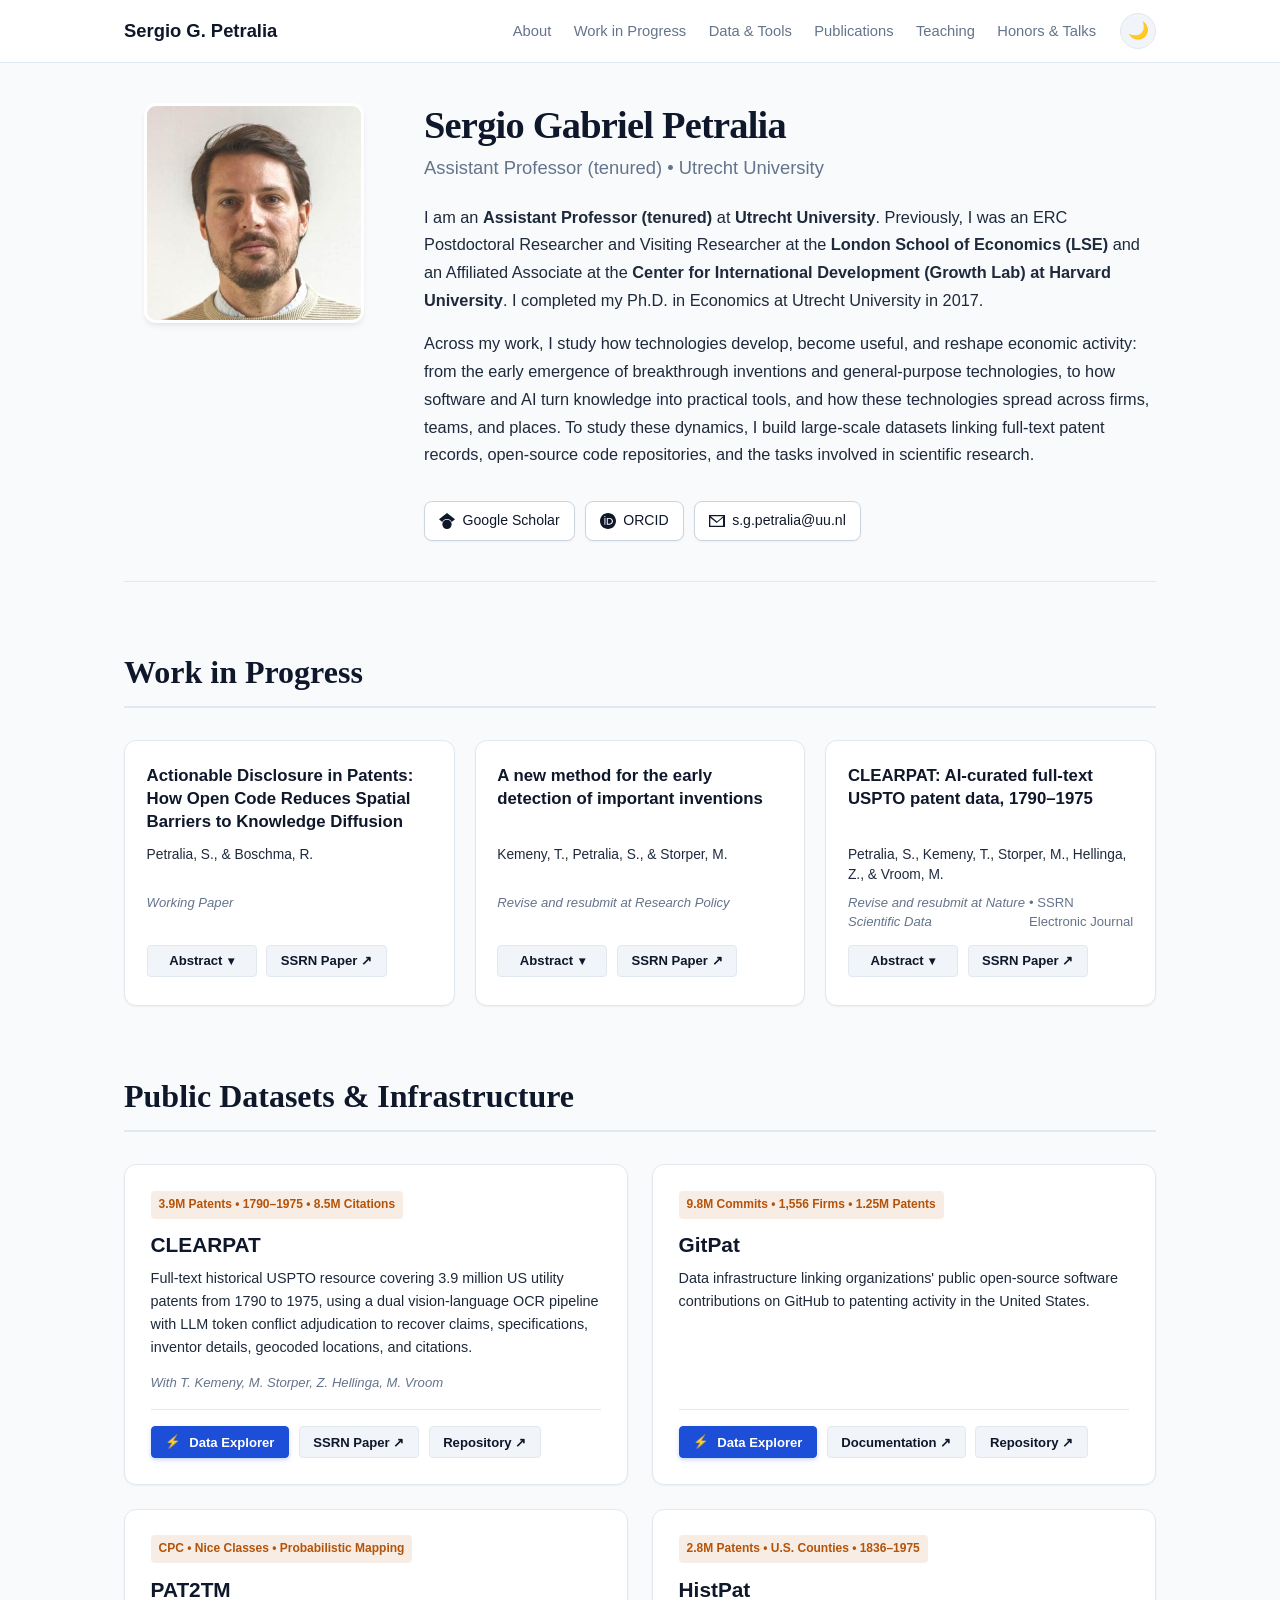
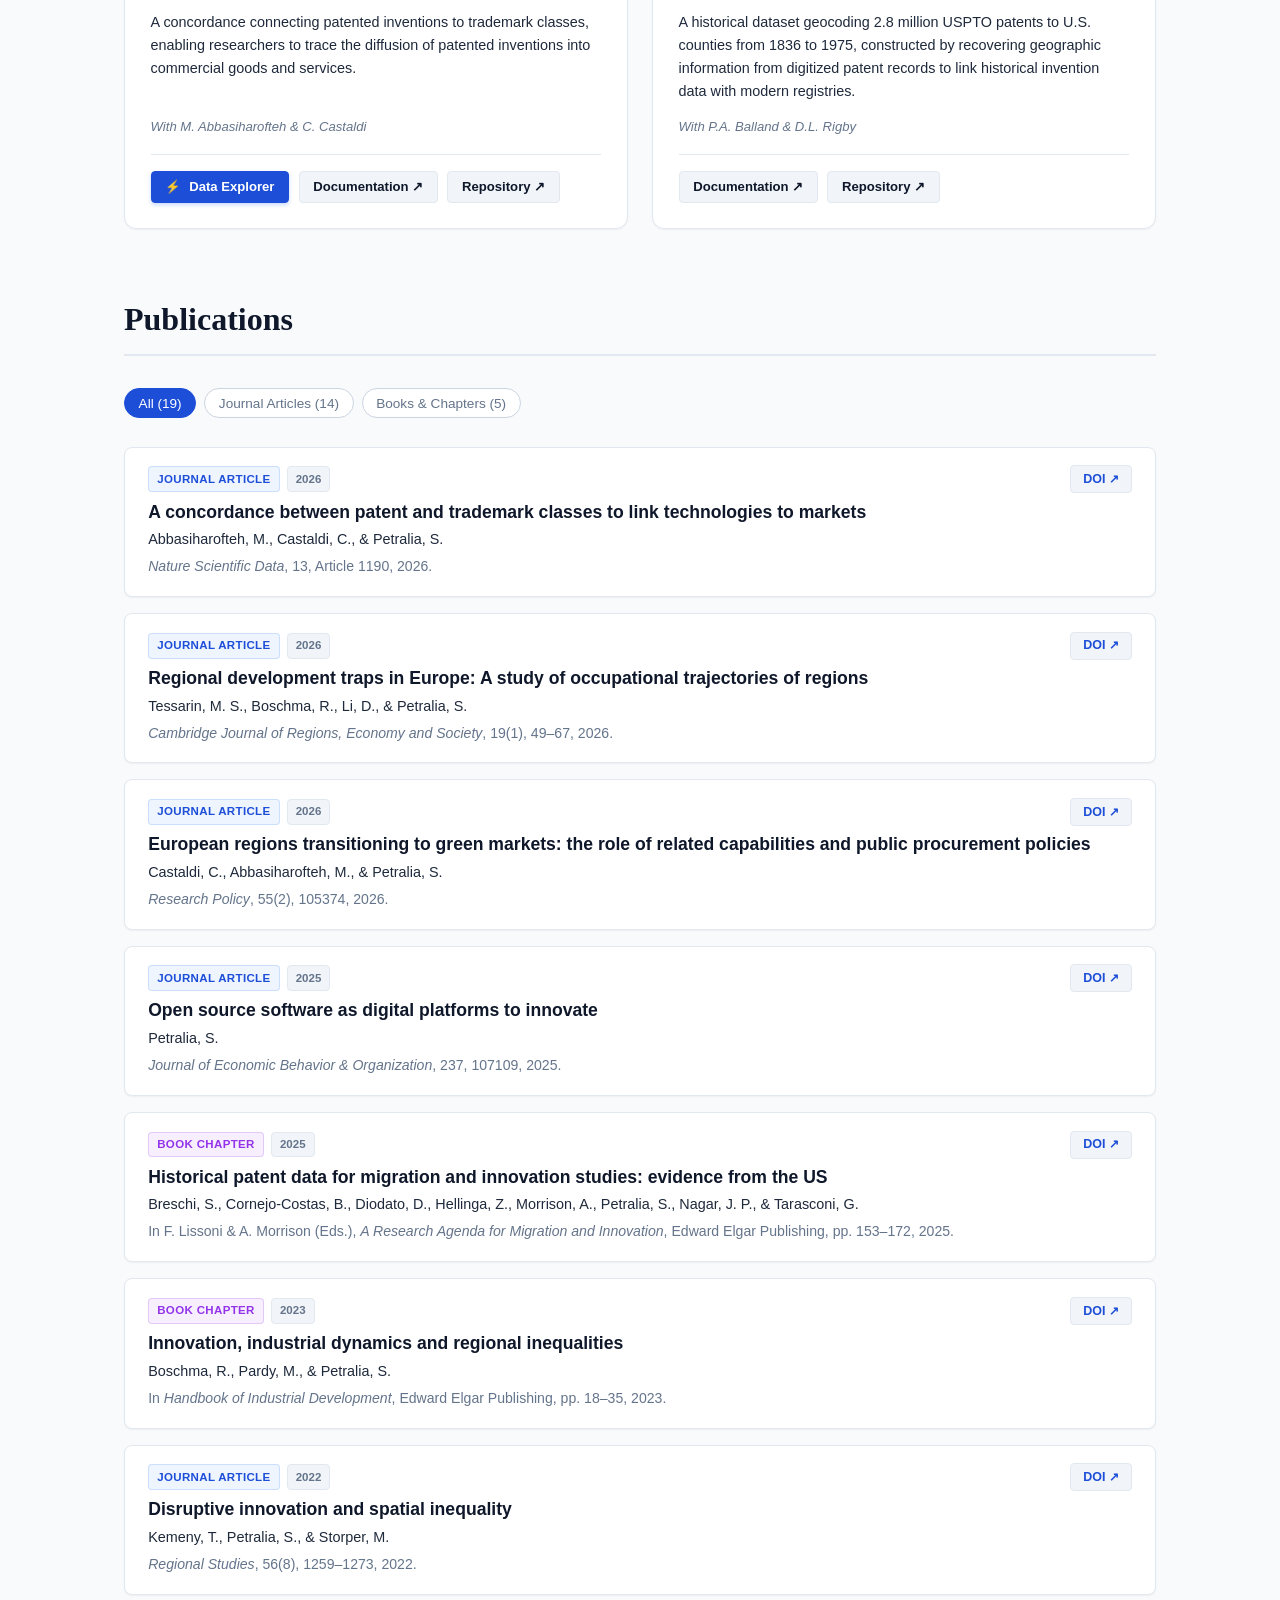
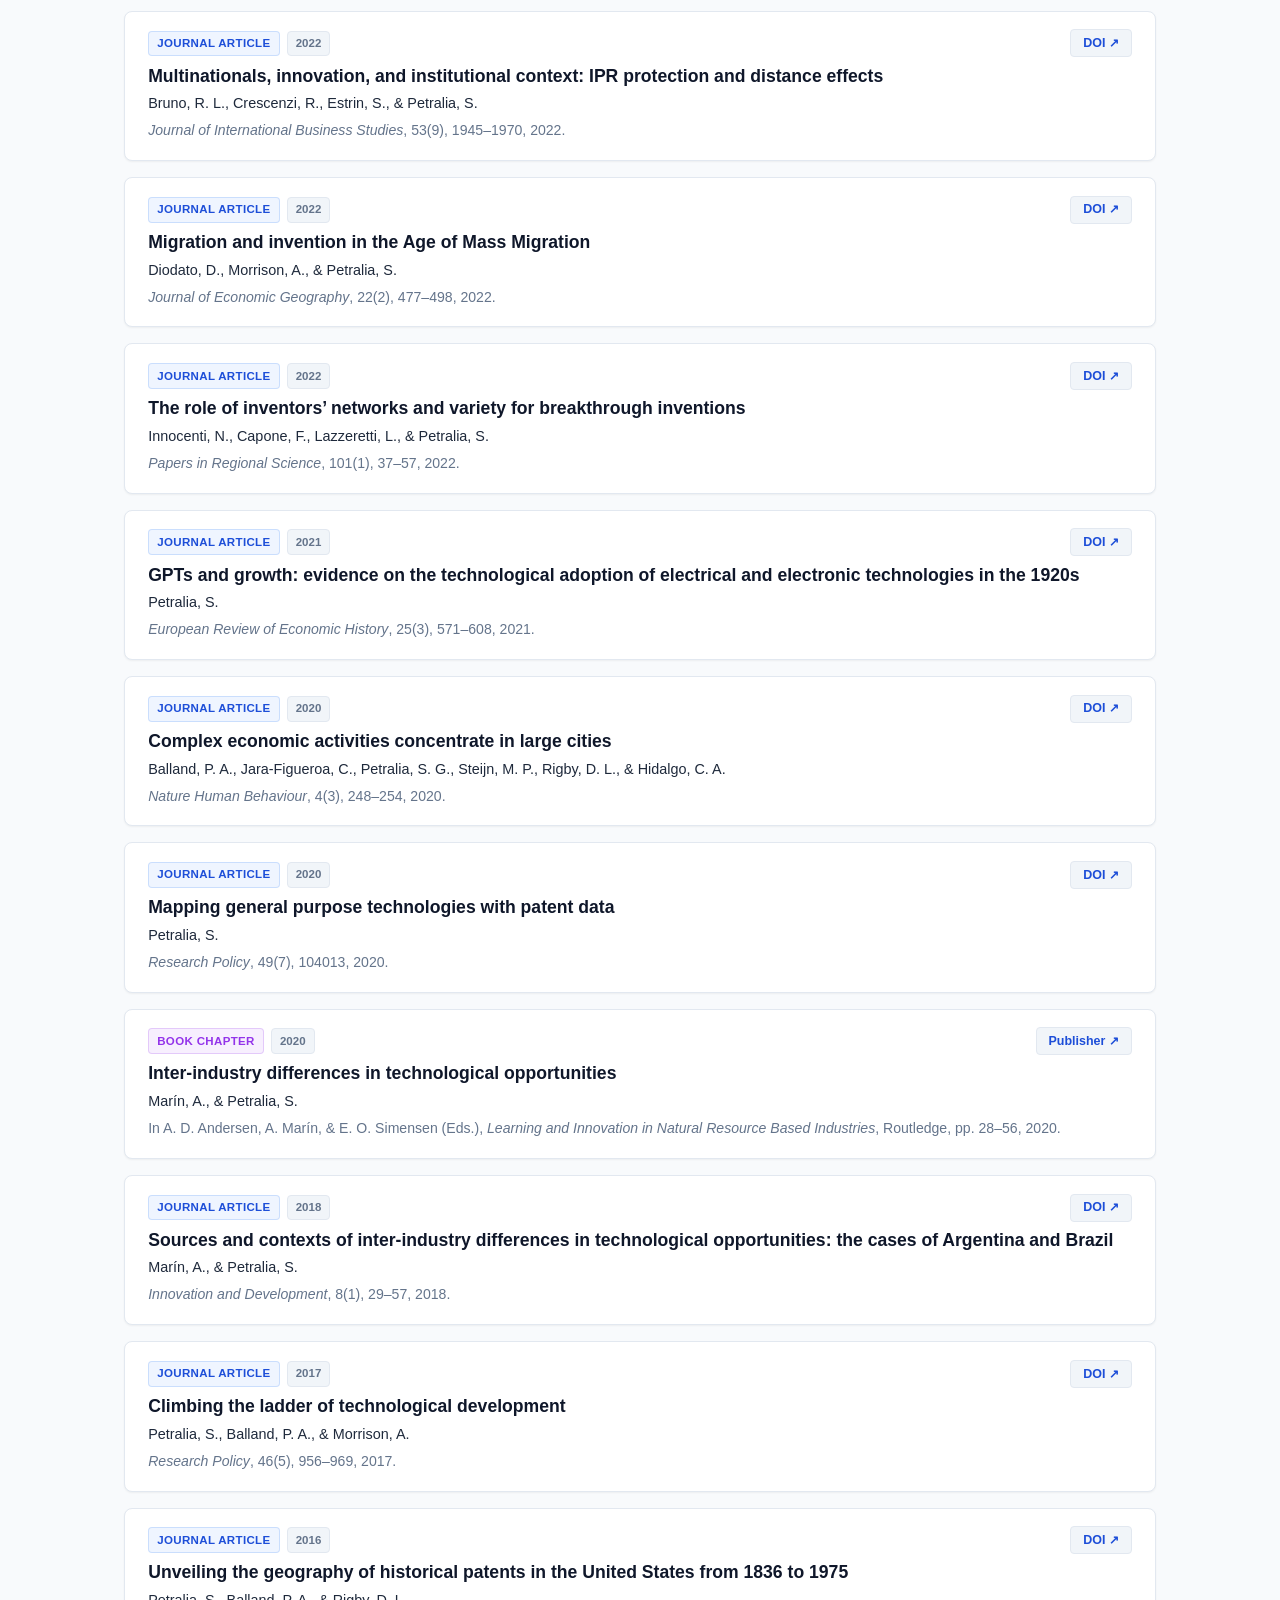
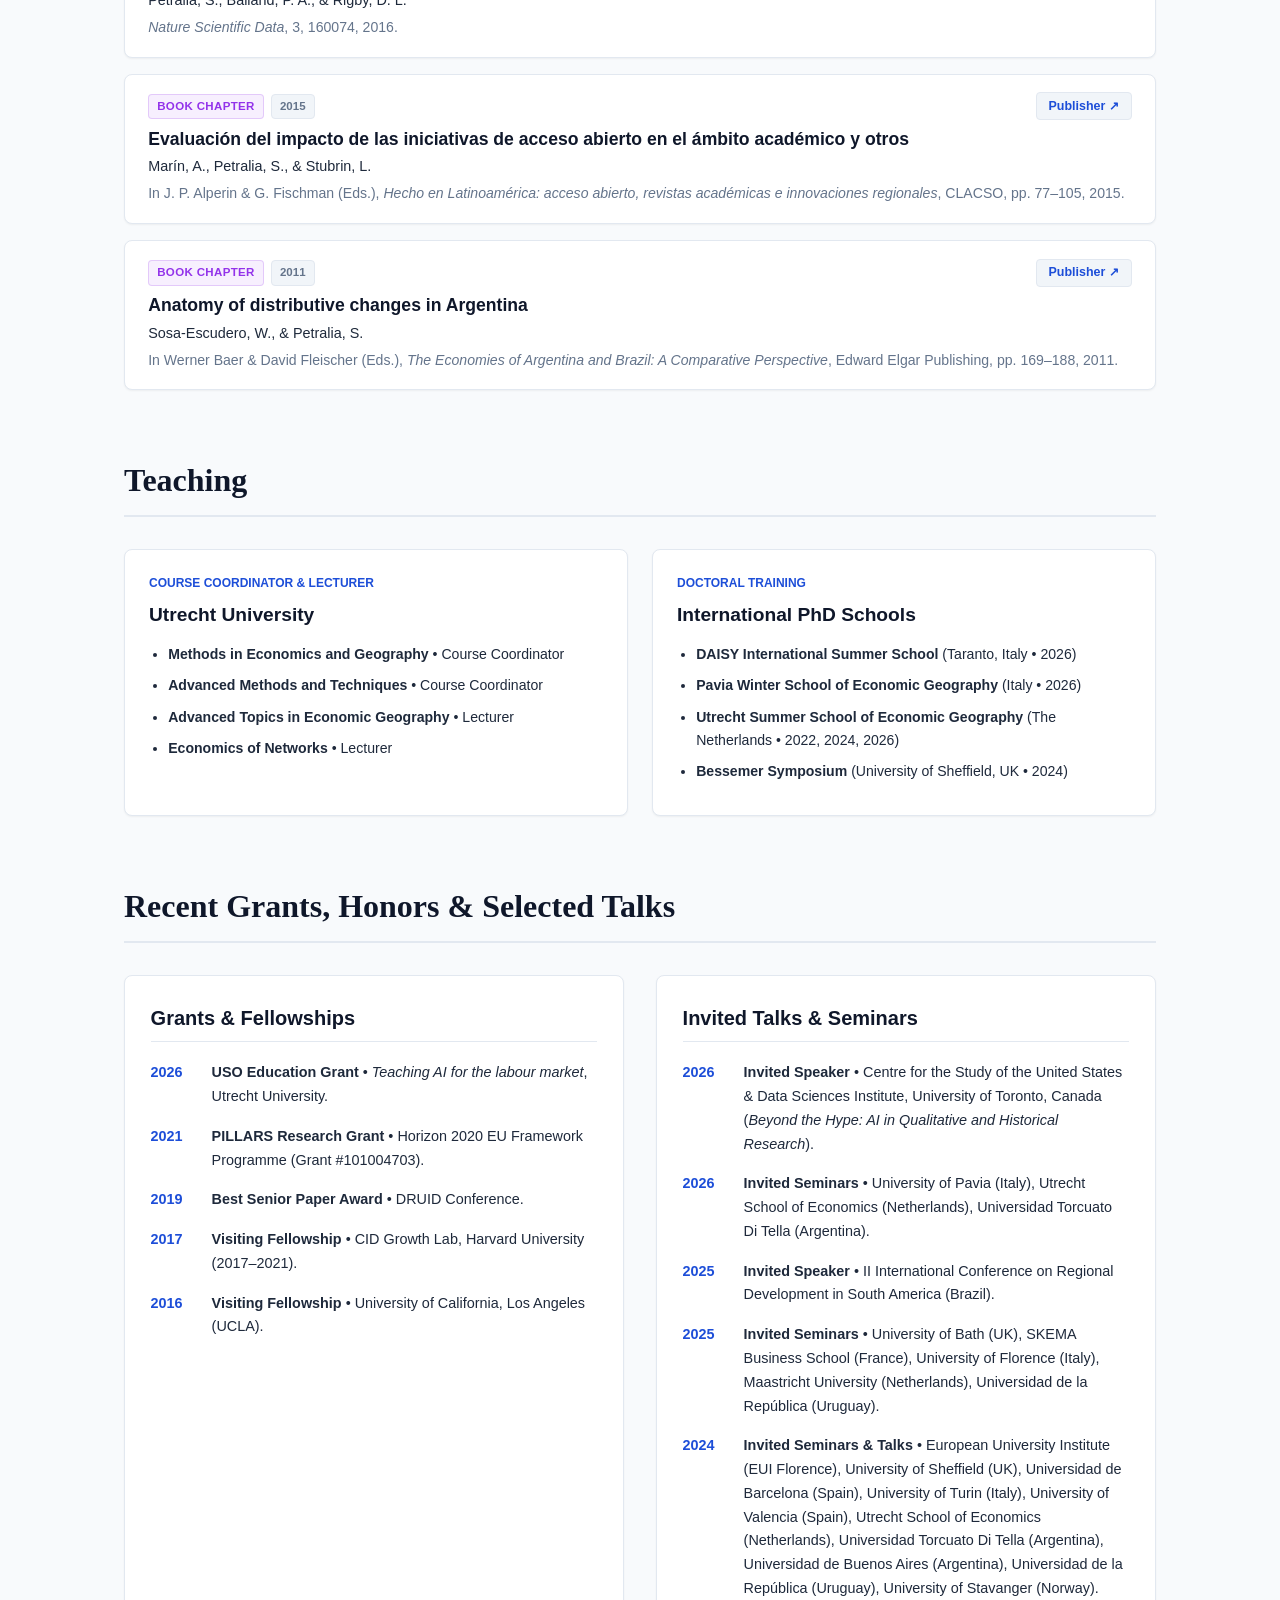
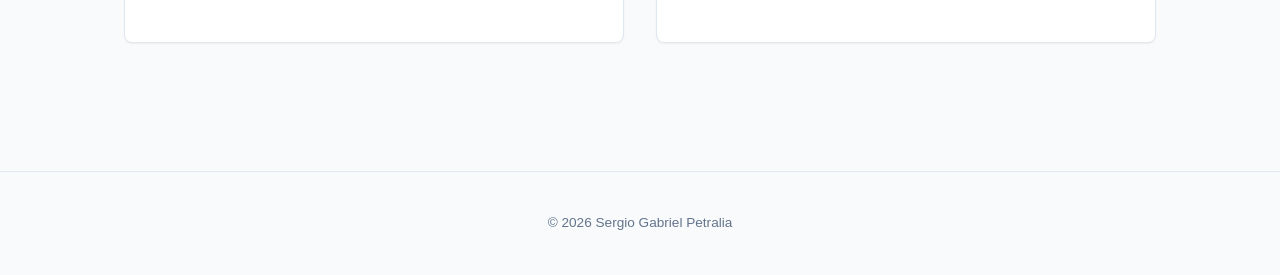
==== commit 1528b1dd: "Add CLEARPAT SSRN working paper link (doi:10.2139/ssrn.7583181) to website" ====
--- a/index.html
+++ b/index.html
@@ -5,7 +5,7 @@
   <meta name="viewport" content="width=device-width, initial-scale=1.0">
   <title>Sergio G. Petralia | Academic Research Profile</title>
   <meta name="description" content="Academic website of Dr. Sergio Gabriel Petralia, Assistant Professor (tenured) at Utrecht University specializing in Technological Capabilities, AI, General Purpose Technologies, and Innovation.">
-  <link rel="stylesheet" href="style.css?v=20261001_v3">
+  <link rel="stylesheet" href="style.css?v=20261010_v1">
 </head>
 <body>
 
@@ -130,13 +130,14 @@
           <div class="wip-card-main">
             <h3 class="wip-title">CLEARPAT: AI-curated full-text USPTO patent data, 1790–1975</h3>
             <div class="wip-authors">Petralia, S., Kemeny, T., Storper, M., Hellinga, Z., &amp; Vroom, M.</div>
-            <div class="wip-venue"><em>Revise and resubmit at Nature Scientific Data</em></div>
+            <div class="wip-venue"><em>Revise and resubmit at Nature Scientific Data</em> &bull; SSRN Electronic Journal</div>
             
             <div class="wip-action-row">
               <button type="button" class="btn-action btn-abstract" onclick="toggleAbstract(this)">
                 <span>Abstract</span>
                 <span class="chevron">▾</span>
               </button>
+              <a href="https://doi.org/10.2139/ssrn.7583181" target="_blank" rel="noopener noreferrer" class="btn-action">SSRN Paper ↗</a>
             </div>
 
             <div class="wip-abstract-text" style="display: none;">
@@ -166,8 +167,8 @@
           <div class="data-authors">With T. Kemeny, M. Storper, Z. Hellinga, M. Vroom</div>
           <div class="card-links">
             <button class="btn-action btn-primary btn-launch-explorer" onclick="openClearpatModal()"><span class="spark-icon">⚡</span> Data Explorer</button>
-            <a href="#working-papers" class="link-btn">Documentation ↗</a>
-            <a href="https://dataverse.harvard.edu/previewurl.xhtml?token=6837649a-2c25-42d9-a751-9e913d3db88a" target="_blank" class="link-btn">Repository ↗</a>
+            <a href="https://doi.org/10.2139/ssrn.7583181" target="_blank" rel="noopener noreferrer" class="link-btn">SSRN Paper ↗</a>
+            <a href="https://dataverse.harvard.edu/previewurl.xhtml?token=6837649a-2c25-42d9-a751-9e913d3db88a" target="_blank" rel="noopener noreferrer" class="link-btn">Repository ↗</a>
           </div>
         </div>
 
@@ -210,7 +211,7 @@
           <div class="data-authors">With P.A. Balland &amp; D.L. Rigby</div>
           <div class="card-links">
             <a href="https://doi.org/10.1038/sdata.2016.74" target="_blank" class="link-btn">Documentation ↗</a>
-            <a href="https://doi.org/10.7910/DVN/B48WSV" target="_blank" class="link-btn">Repository ↗</a>
+            <a href="https://doi.org/10.7910/DVN/BPC15W" target="_blank" class="link-btn">Repository ↗</a>
           </div>
         </div>
 
@@ -719,10 +720,6 @@
           
           <div class="network-decade-bar">
                         <div class="network-decade-slider-wrap">
-              <div class="net-slider-header" style="display: flex; justify-content: space-between; align-items: baseline; margin-bottom: 2px;">
-                <span class="control-label" style="font-size: 0.76rem; font-weight: 600; color: var(--text-muted); text-transform: uppercase; letter-spacing: 0.04em;">Selected Period: <strong id="net-decade-label" class="highlight-val" style="color: var(--color-primary, #3b82f6); font-size: 0.95rem; font-weight: 800;">1920s</strong></span>
-                <span style="font-size: 0.72rem; color: var(--text-muted); font-style: italic;">Explore Pre-1836 through 1970s</span>
-              </div>
               <input type="range" id="net-decade-slider" min="0" max="14" value="9" step="1" oninput="onNetDecadeSlider(this.value)">
               <div class="net-decade-ticks">
                 <span style="left: 0%;">Pre-1836</span>
@@ -894,7 +891,7 @@
                 <rect x="2" y="7" width="20" height="14" rx="2" ry="2"></rect>
                 <path d="M16 21V5a2 2 0 0 0-2-2h-4a2 2 0 0 0-2 2v16"></path>
               </svg>
-              Patenting & Contributing
+              Corporate OSS & Patents
             </button>
             <button id="gitpat-modal-tab-inventors" class="tab-btn gitpat-tab-btn" data-mode="inventors" onclick="setGitpatMode('inventors')">
               <svg class="tab-icon" viewBox="0 0 24 24" width="16" height="16" fill="none" stroke="currentColor" stroke-width="2" stroke-linecap="round" stroke-linejoin="round">
@@ -984,10 +981,10 @@
   </div>
 
 
-  <script src="clearpat_data.js?v=20261001_v3"></script>
-  <script src="script.js?v=20261001_v3"></script>
+  <script src="clearpat_data.js?v=20261010_v1"></script>
+  <script src="script.js?v=20261010_v1"></script>
   <script src="gitpat_data.js"></script>
-  <script src="gitpat.js?v=20260930"></script>
+  <script src="gitpat.js?v=20261010_v1"></script>
   <script src="pat2tm_data.js"></script>
   <script src="pat2tm.js?v=20260930"></script>
 </body>
--- a/style.css
+++ b/style.css
@@ -3191,10 +3191,33 @@
   border: 1px solid var(--border-light);
 }
 
+.gitpat-projects-cat-bar {
+  grid-column: 1 / -1;
+  width: 100%;
+  background: transparent !important;
+  border: none !important;
+  padding: 0 0 0.35rem 0 !important;
+  margin: 0 !important;
+}
+
+.gitpat-stage.mode-projects {
+  row-gap: 0.75rem !important;
+  column-gap: 1.5rem !important;
+}
+
 .gitpat-cat-pills {
   display: flex;
-  flex-wrap: wrap;
-  gap: 0.35rem;
+  flex-wrap: nowrap;
+  gap: 0.45rem;
+  overflow-x: auto;
+  white-space: nowrap;
+  scrollbar-width: none;
+  -webkit-overflow-scrolling: touch;
+  width: 100%;
+  padding-bottom: 2px;
+}
+.gitpat-cat-pills::-webkit-scrollbar {
+  display: none;
 }
 
 .gitpat-inv-firm-pills {
@@ -3715,7 +3738,7 @@
 
 
 
-/* Tab 2: Patenting & Contributing Layout */
+/* Tab 2: Corporate OSS & Patents Layout */
 .gitpat-stage.mode-firms {
   grid-template-columns: 280px 1fr !important;
   gap: 1.25rem !important;
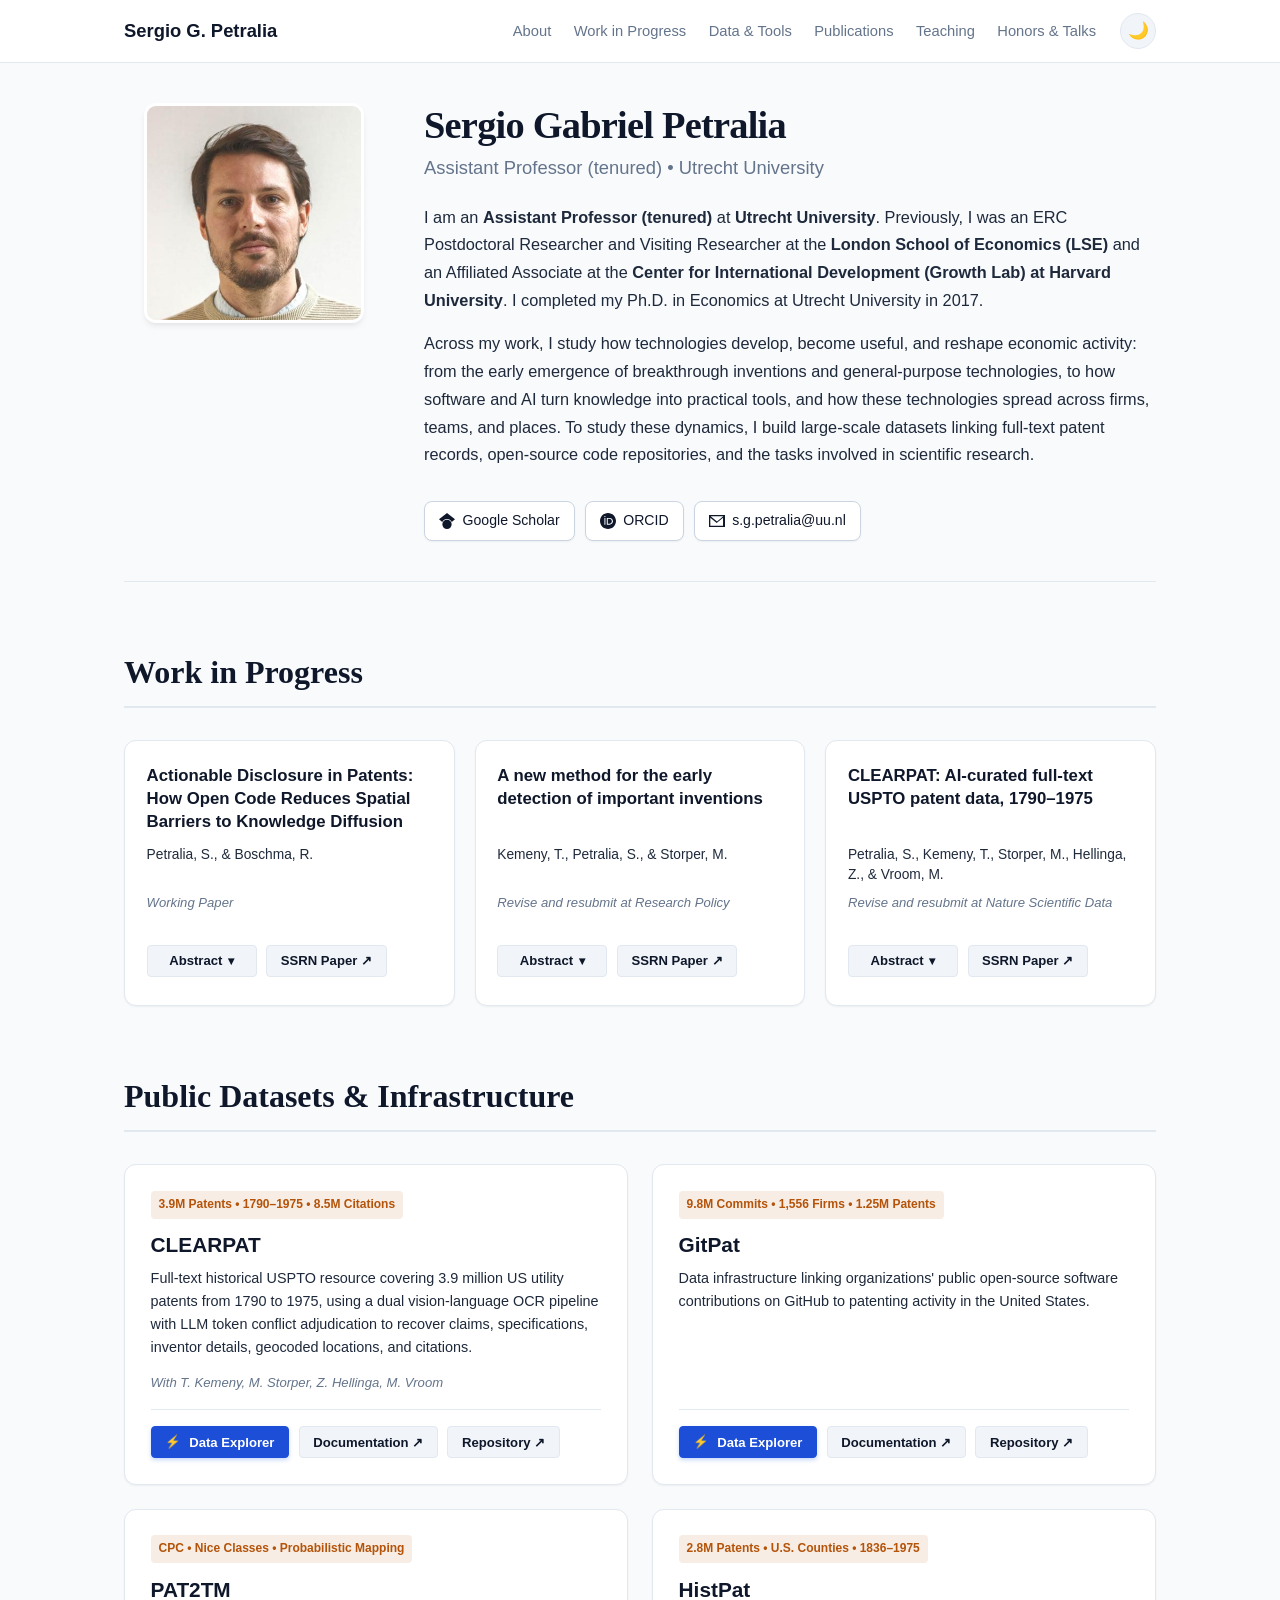
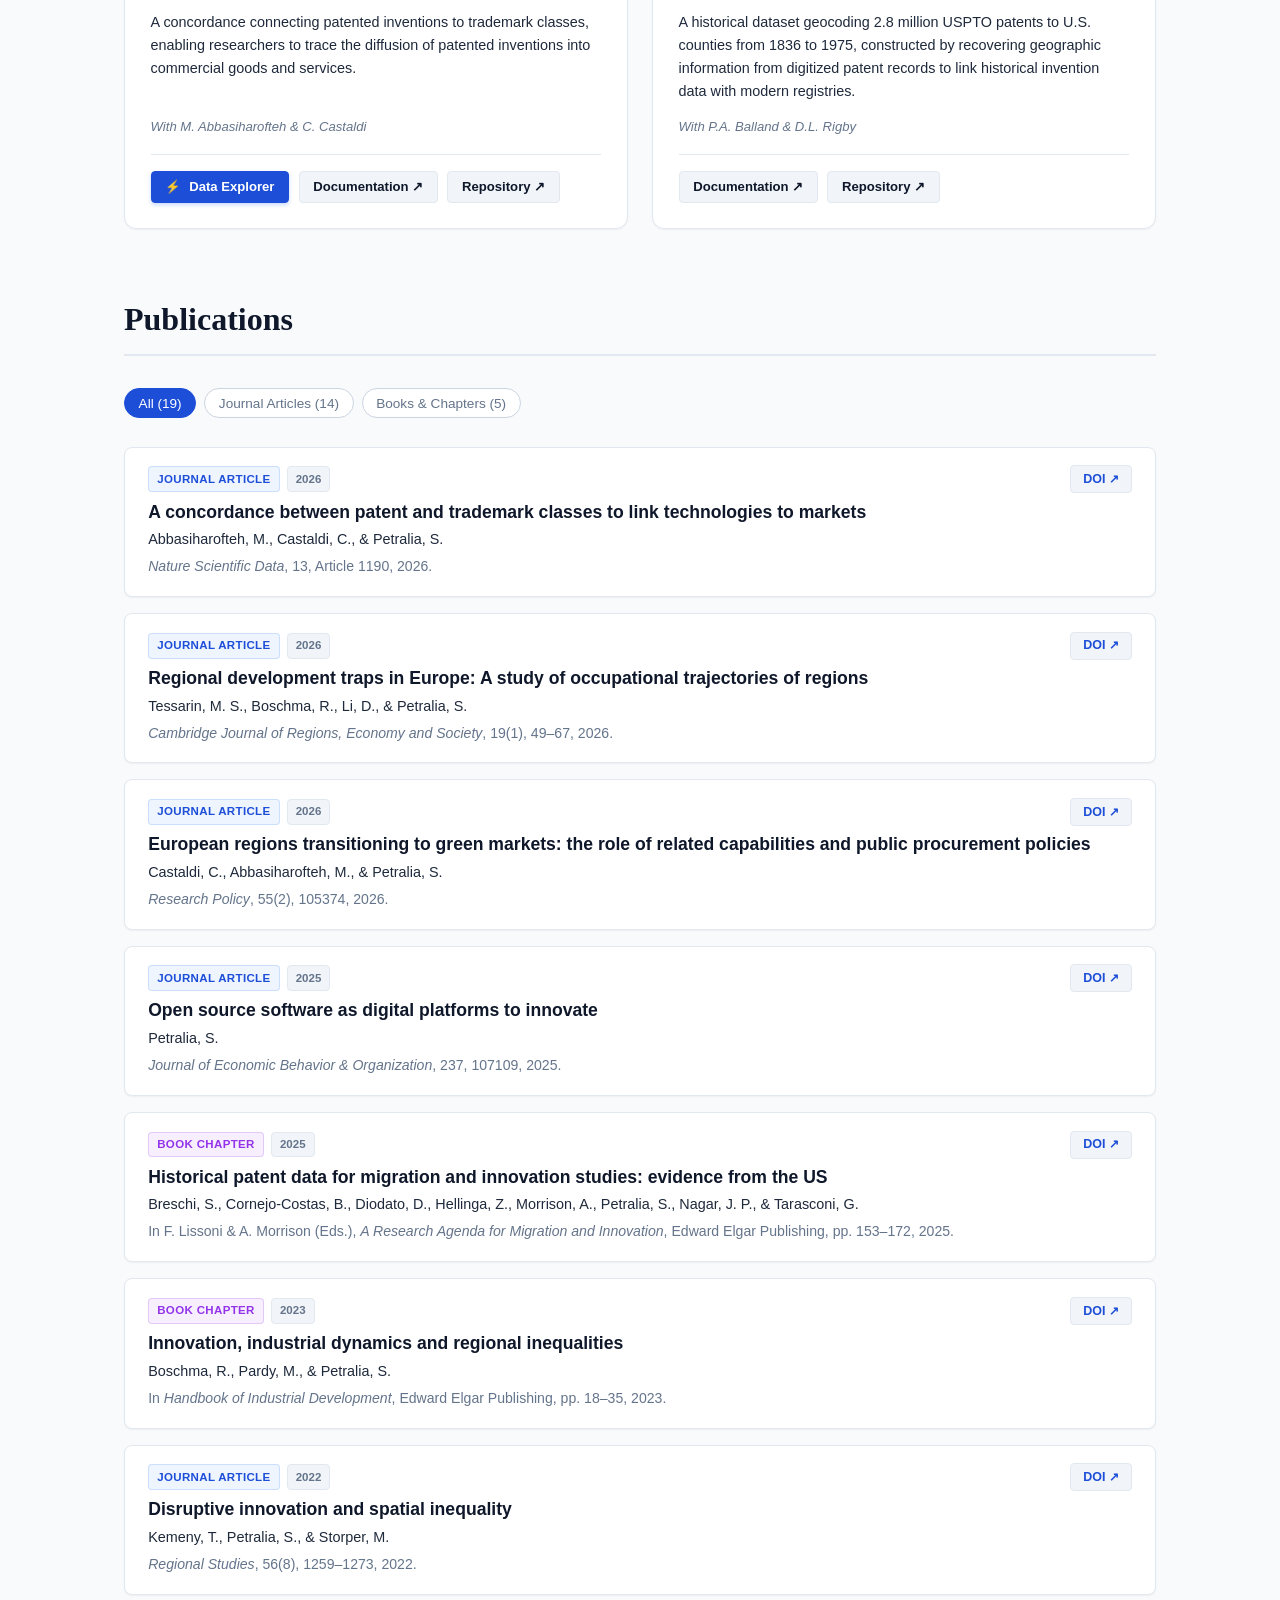
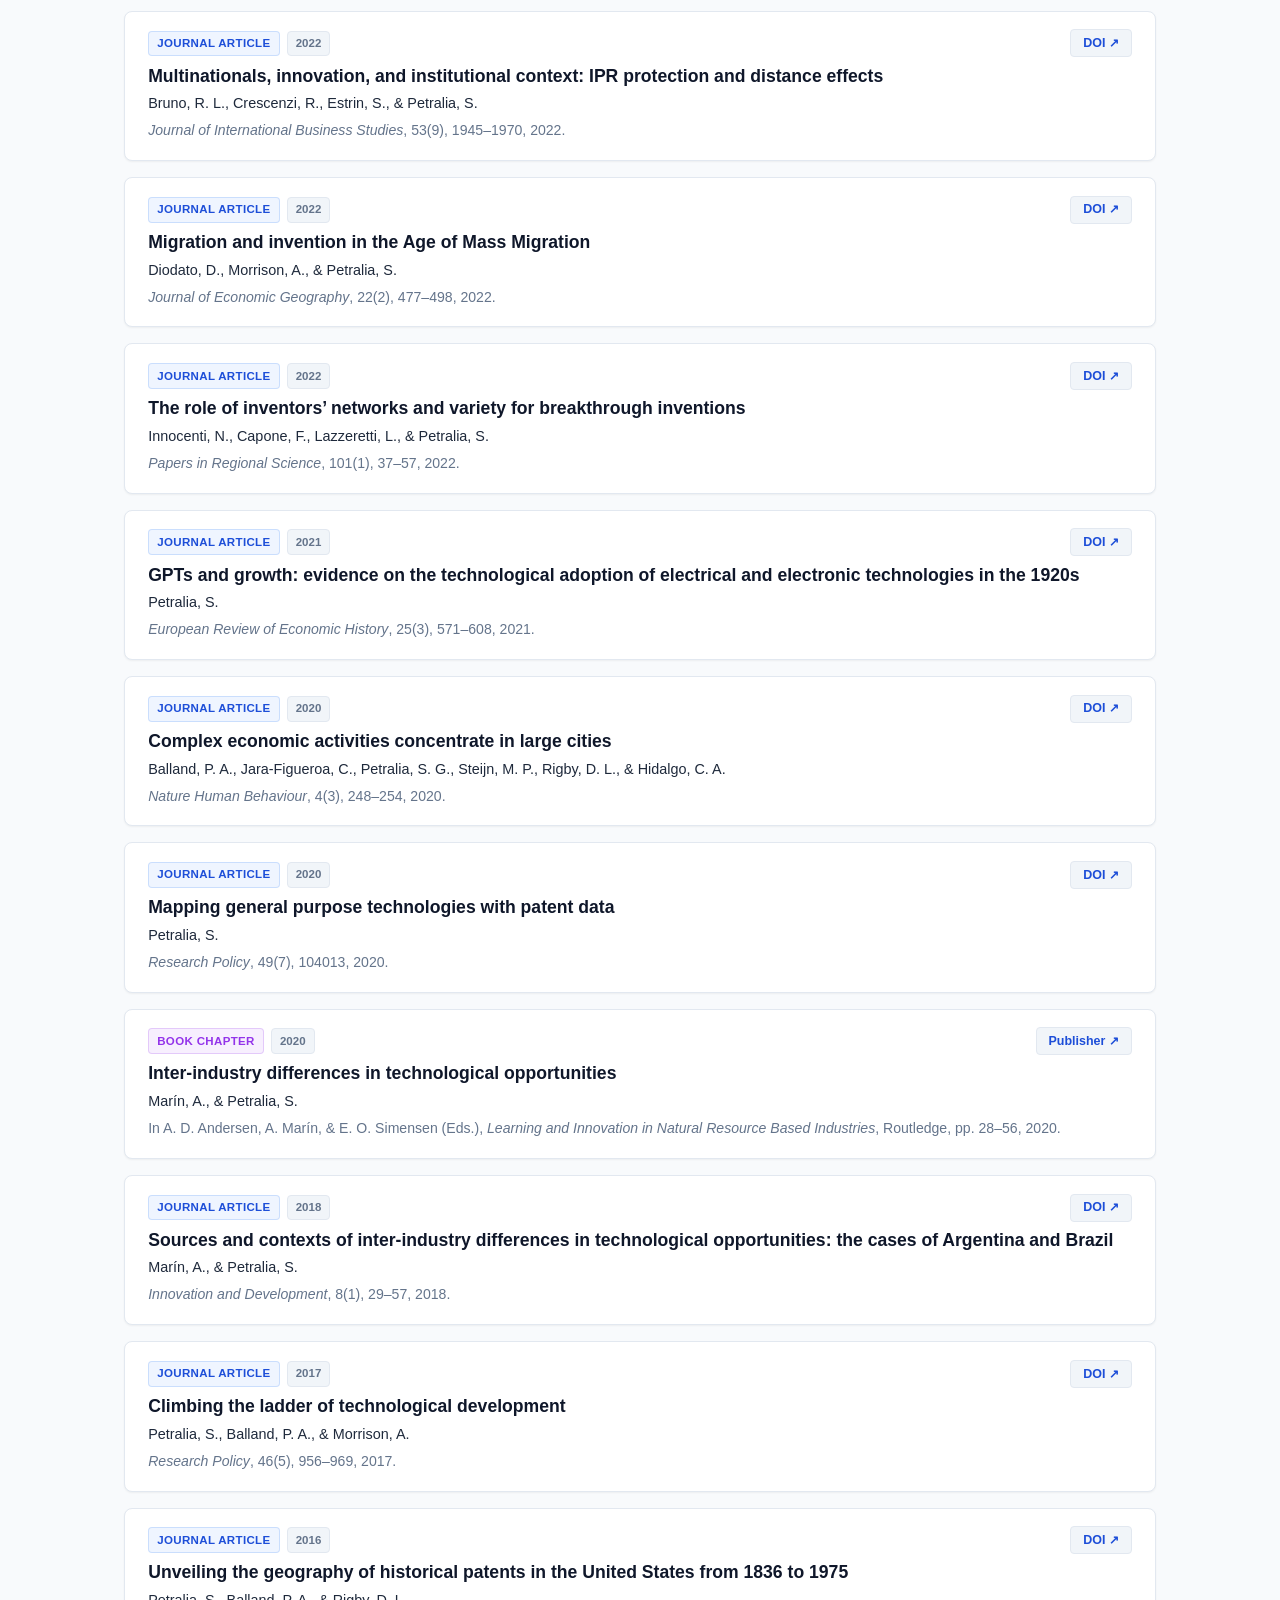
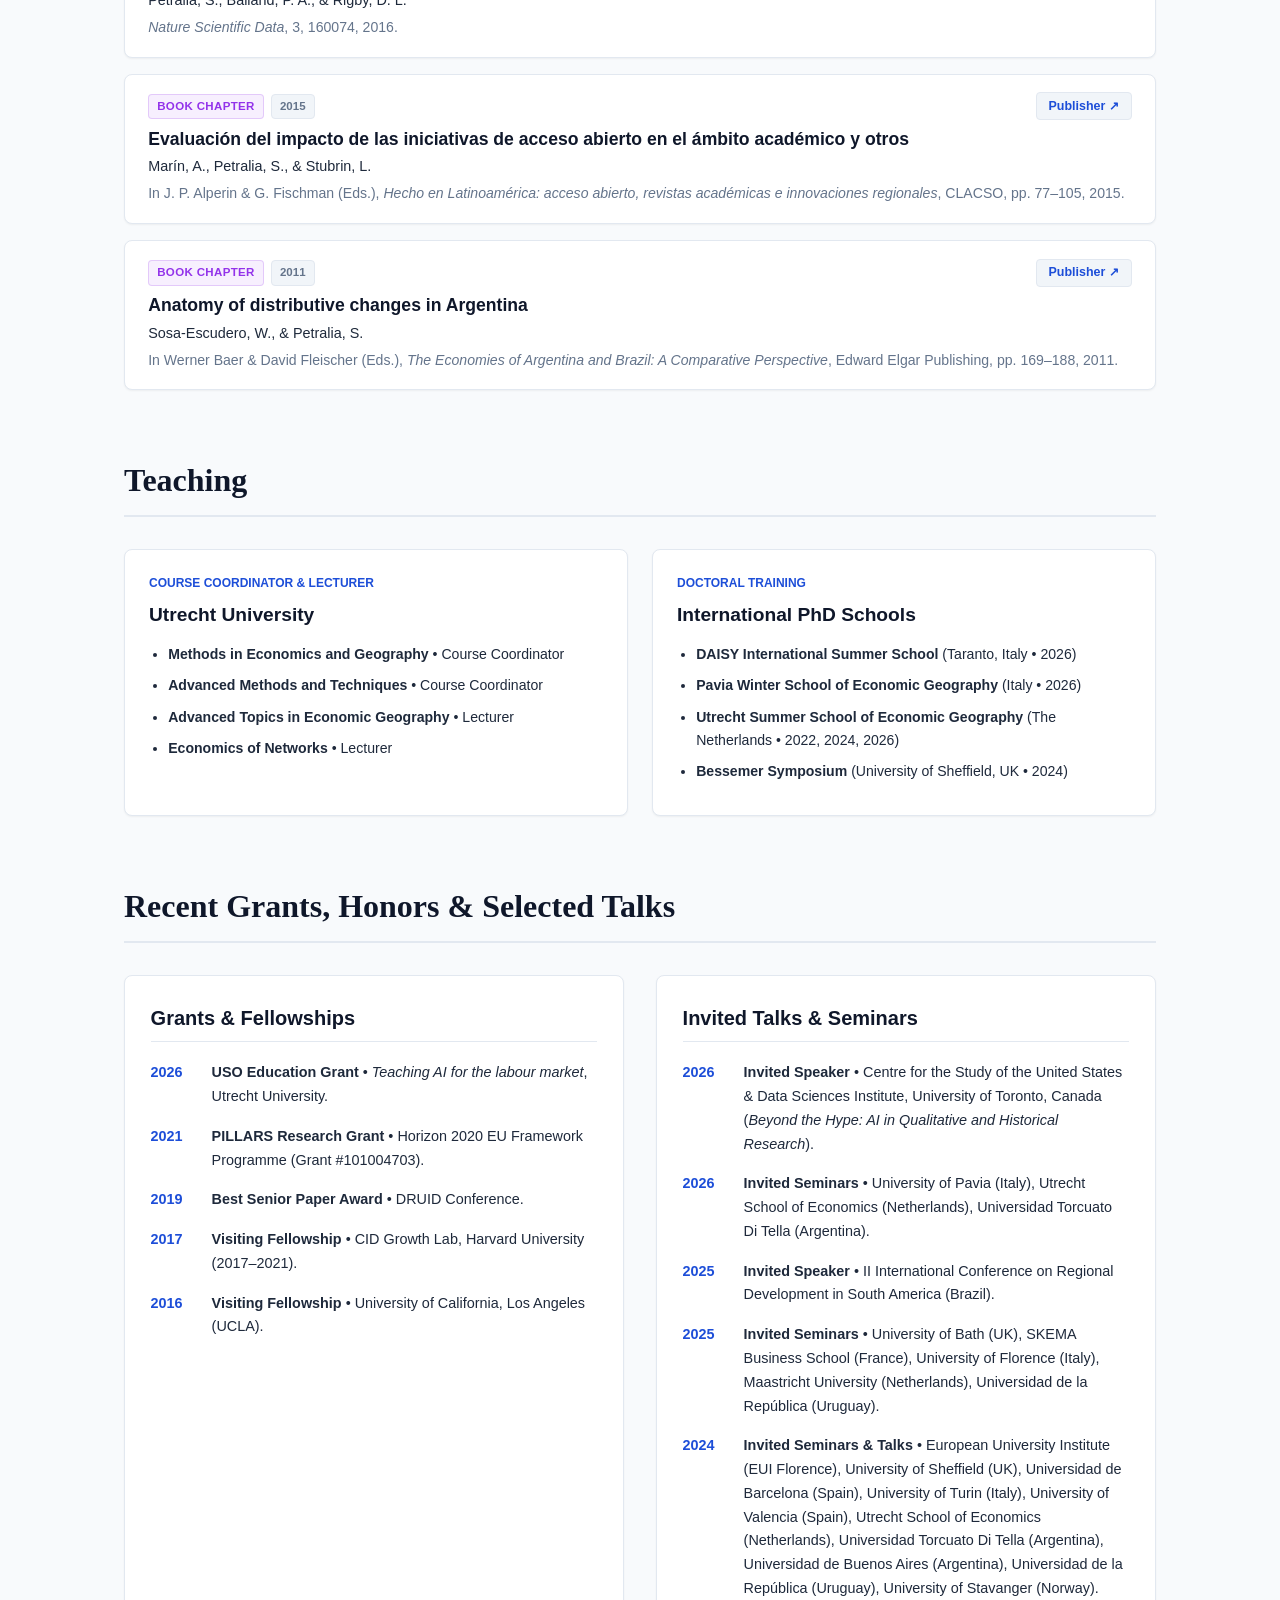
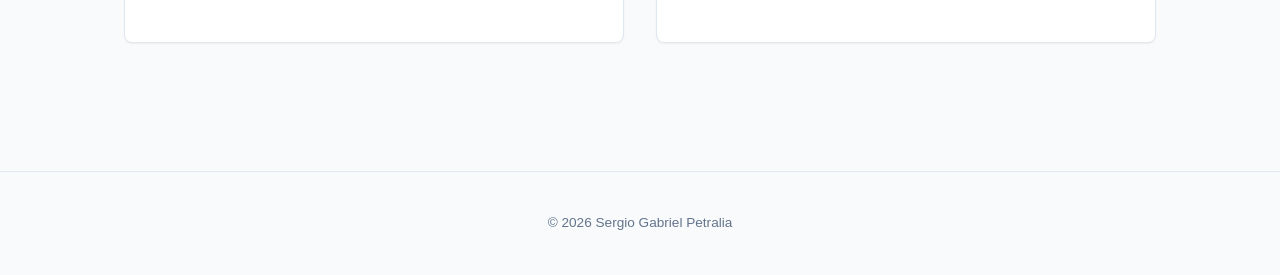
==== commit 029a6f23: "Standardize CLEARPAT dataset link to Documentation format and clean header" ====
--- a/index.html
+++ b/index.html
@@ -130,7 +130,7 @@
           <div class="wip-card-main">
             <h3 class="wip-title">CLEARPAT: AI-curated full-text USPTO patent data, 1790–1975</h3>
             <div class="wip-authors">Petralia, S., Kemeny, T., Storper, M., Hellinga, Z., &amp; Vroom, M.</div>
-            <div class="wip-venue"><em>Revise and resubmit at Nature Scientific Data</em> &bull; SSRN Electronic Journal</div>
+            <div class="wip-venue"><em>Revise and resubmit at Nature Scientific Data</em></div>
             
             <div class="wip-action-row">
               <button type="button" class="btn-action btn-abstract" onclick="toggleAbstract(this)">
@@ -167,7 +167,7 @@
           <div class="data-authors">With T. Kemeny, M. Storper, Z. Hellinga, M. Vroom</div>
           <div class="card-links">
             <button class="btn-action btn-primary btn-launch-explorer" onclick="openClearpatModal()"><span class="spark-icon">⚡</span> Data Explorer</button>
-            <a href="https://doi.org/10.2139/ssrn.7583181" target="_blank" rel="noopener noreferrer" class="link-btn">SSRN Paper ↗</a>
+            <a href="https://doi.org/10.2139/ssrn.7583181" target="_blank" class="link-btn">Documentation ↗</a>
             <a href="https://dataverse.harvard.edu/previewurl.xhtml?token=6837649a-2c25-42d9-a751-9e913d3db88a" target="_blank" rel="noopener noreferrer" class="link-btn">Repository ↗</a>
           </div>
         </div>
